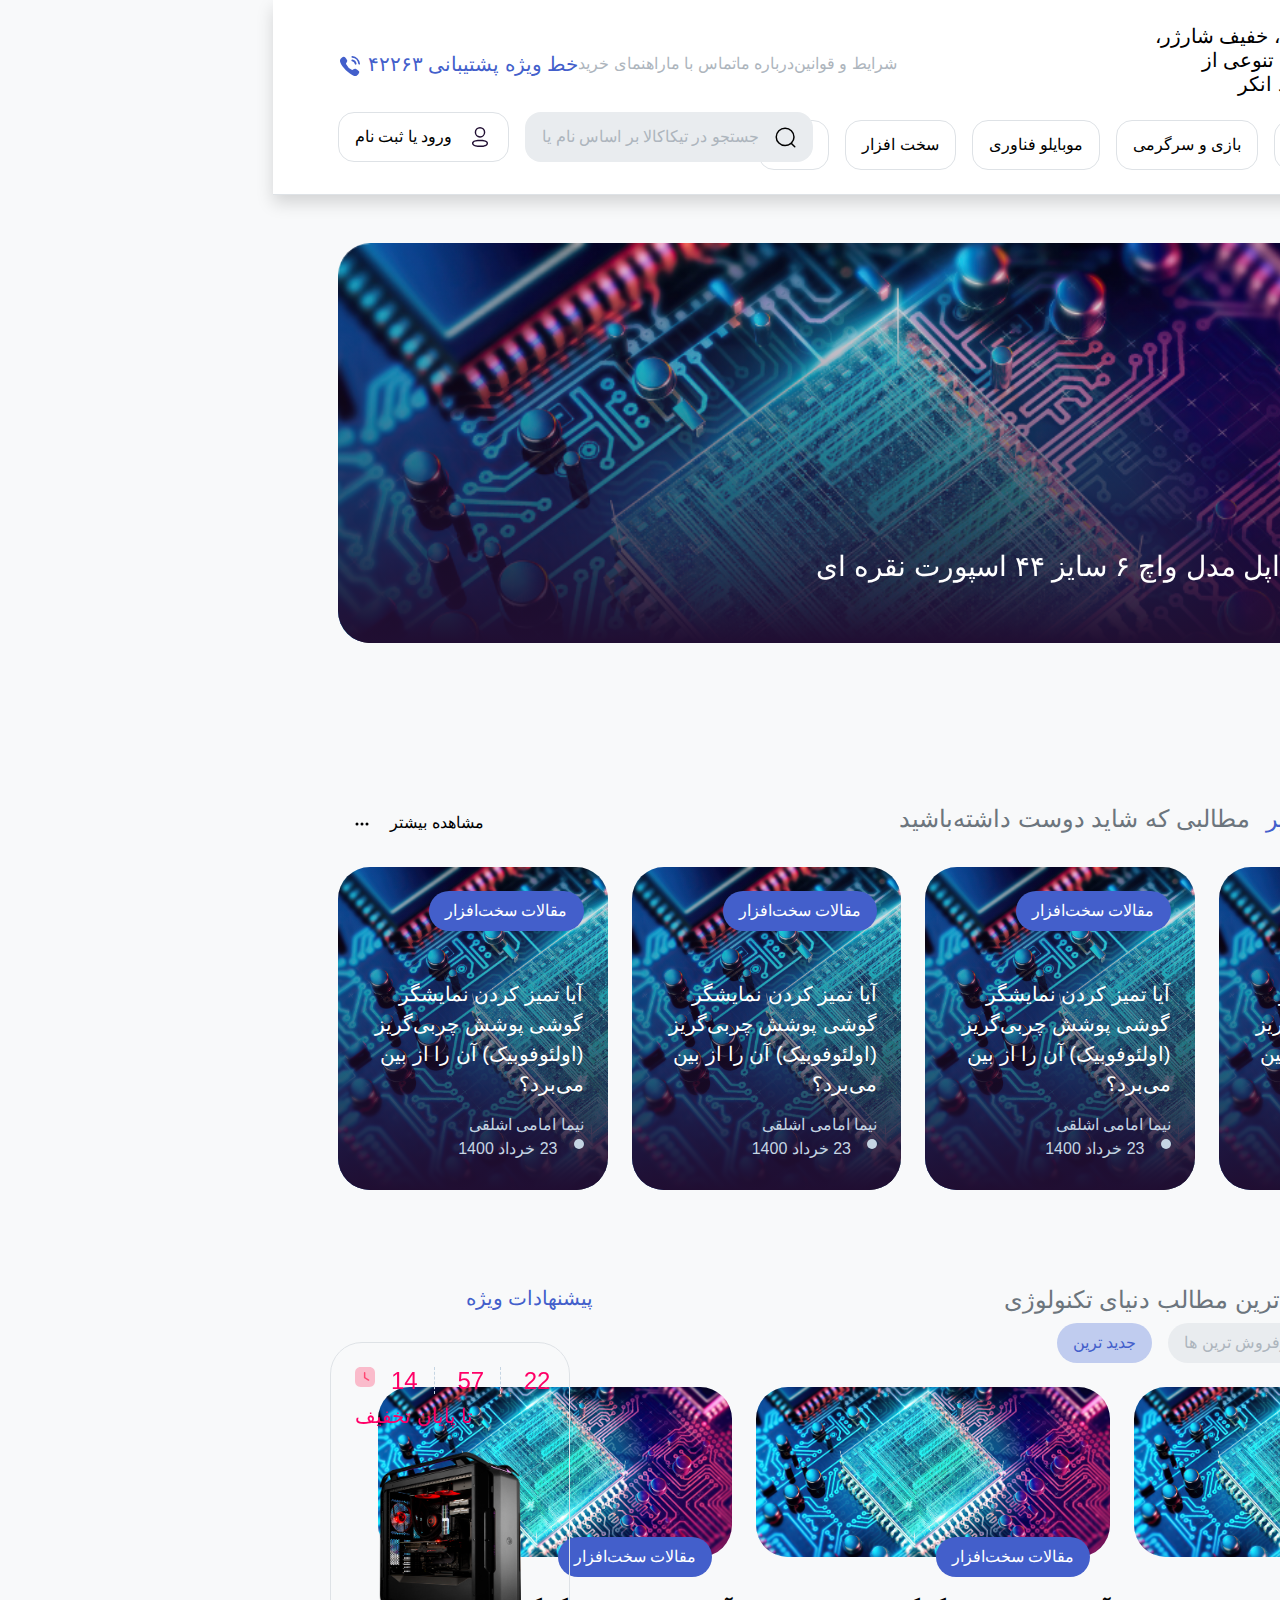
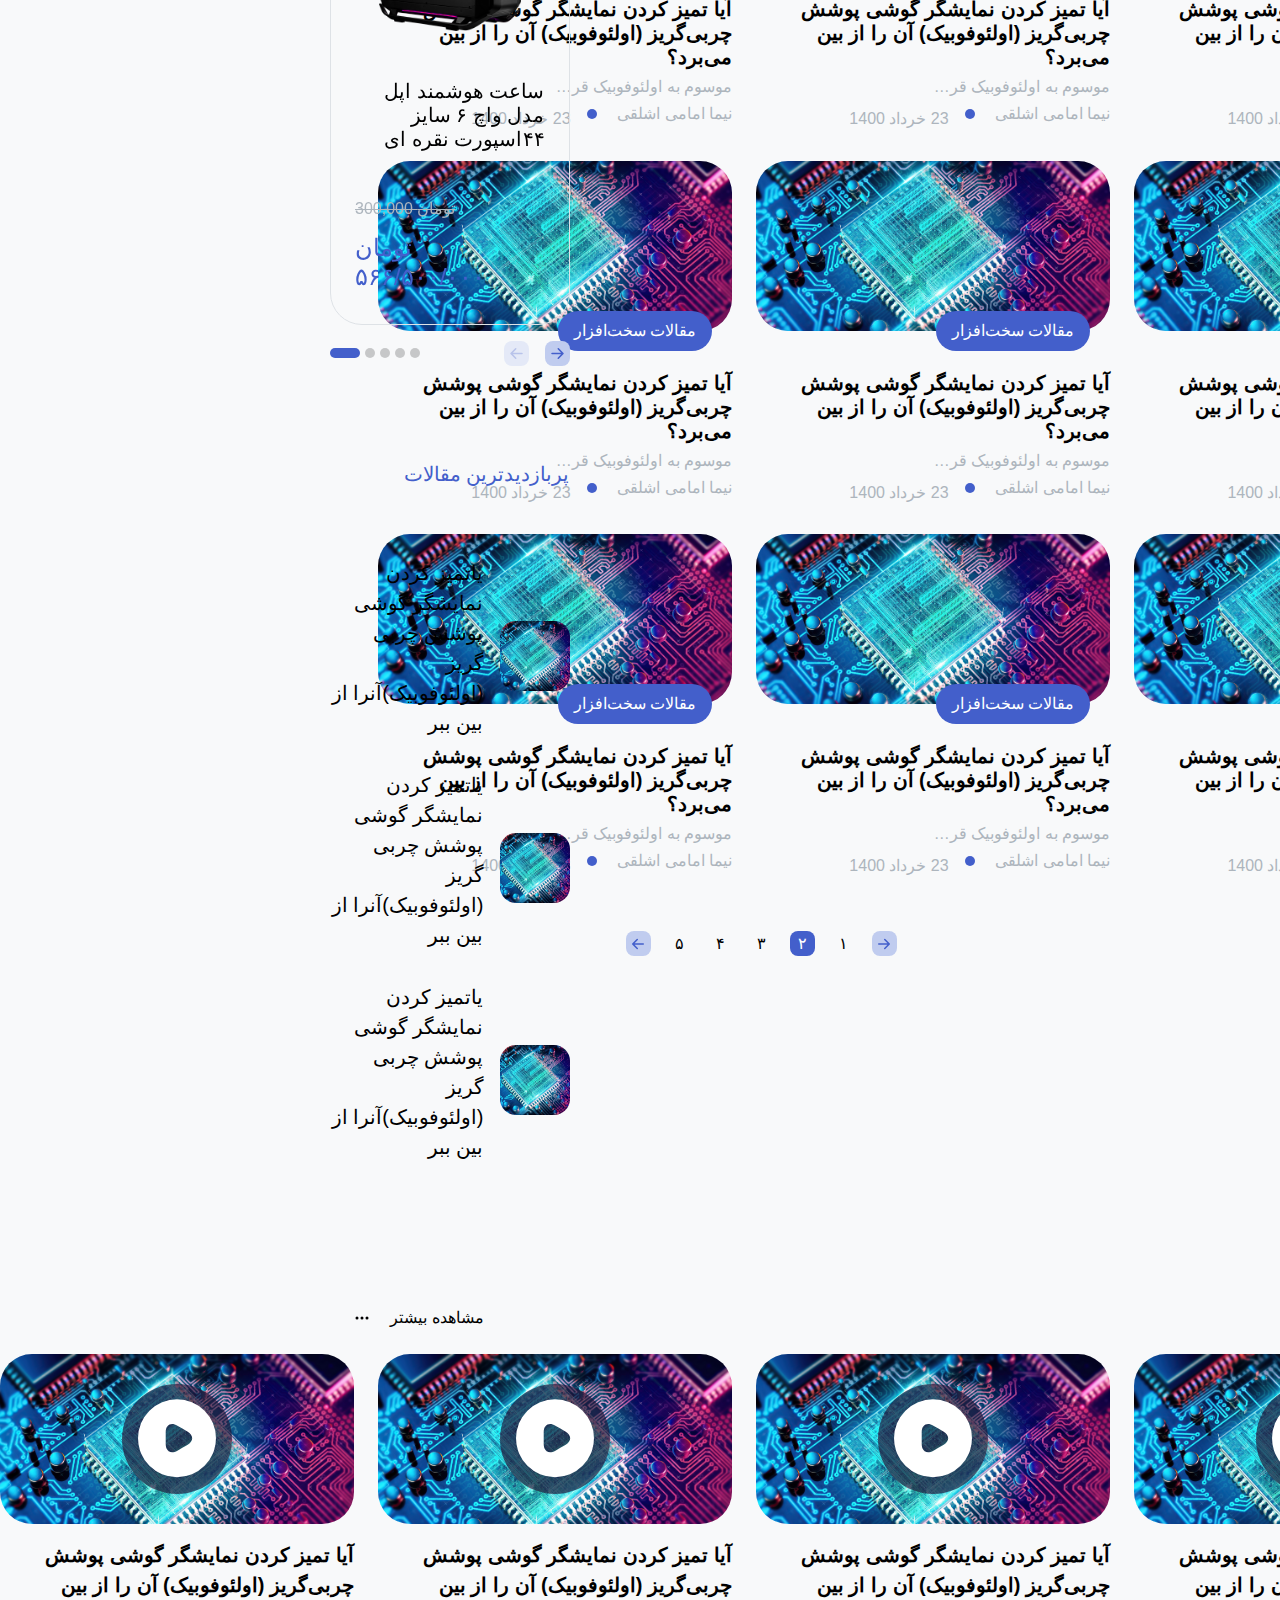
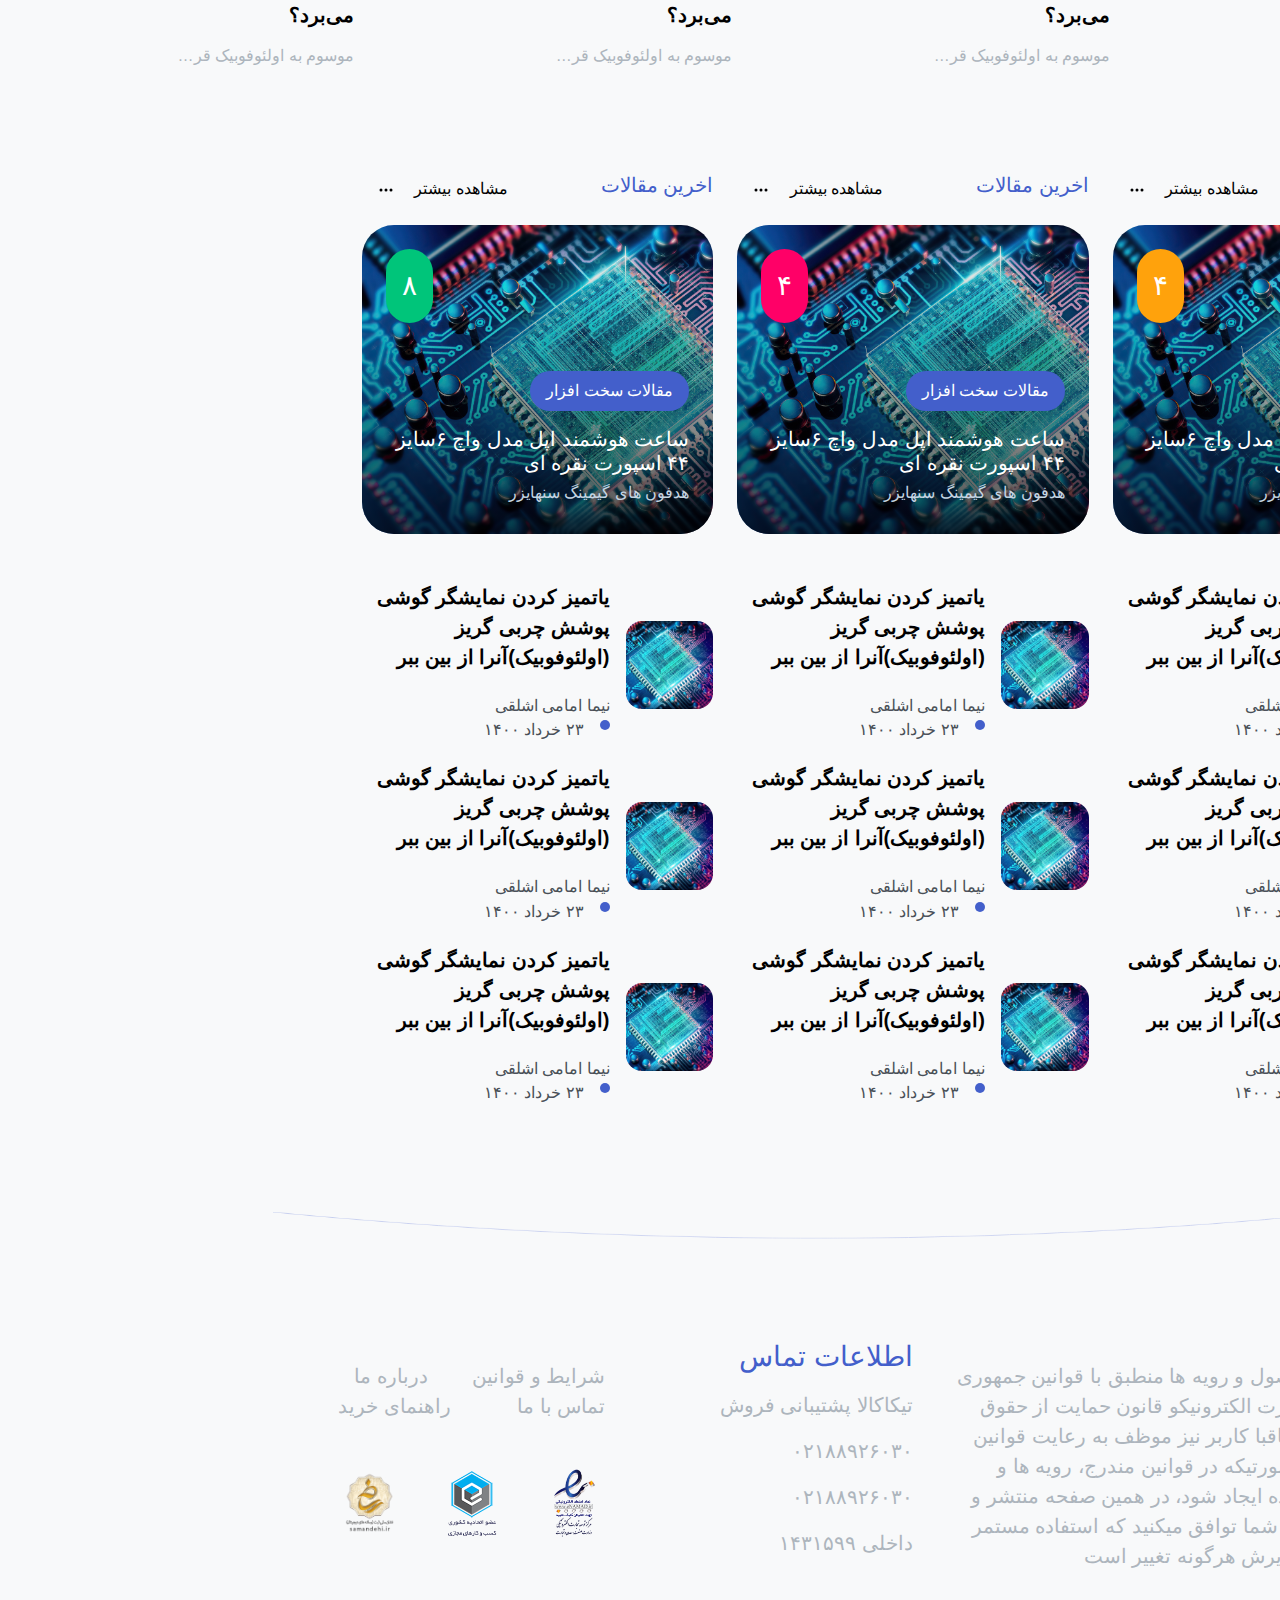
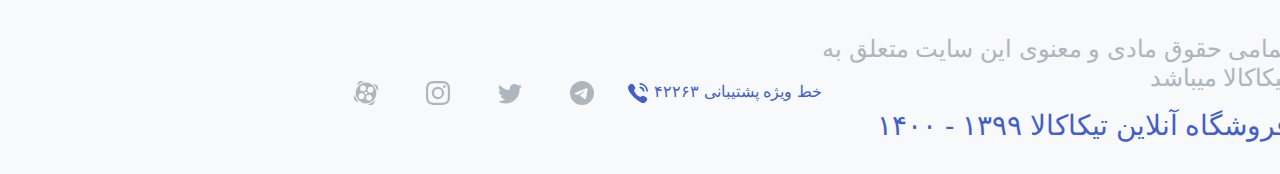
==== index.html @ 25f9fa2a "://" ====
<!doctype html>
<html lang="fa" translate="no">
<head>
    <!--A Meta Tag For Setting Character Sets To 'UTF-8'-->
    <meta charset="UTF-8">
    <!--A Meta Tag For Responsiveness-->
    <meta name="viewport" content="width=device-width, user-scalable=no, initial-scale=1.0, maximum-scale=1.0, minimum-scale=1.0">
    <!--A Meta Tag For Browser Refresh-->
    <meta http-equiv="X-UA-Compatible" content="ie=edge">
    <!--Description Meta Tag For Seo Performance-->
    <meta name="description" content="ساعت هوشمند اپل مدل واچ ۶سایز ۴۴ اسپورتنقره ای">
    <!--Keywords Meta Tag For Seo Performance-->
    <meta name="keywords" content="IT, الکترونیک, برند, فروشگاه, فروشگاه انلاین, معتبر, پلی استیشن, پلی استیشن 5, تیککالا">
    <!--Theme Color Of Page-->
    <meta name="theme-color" content="#435FCB"/>
    <!--Icon Of Page-->
    <link rel="icon" href="assets/base/img/logo/img-logo.png" type="image/x-icon">
    <link rel="shortcut icon" href="assets/base/img/logo/img-logo.png" type="image/x-icon">
    <!--Linking Css Files-->
    <link rel="stylesheet" href="assets/plugins/swiperjs/swiper-bundle.min.css">
    <link rel="stylesheet" href="assets/plugins/bootstrap/bootstrap.min.css">
    <link rel="stylesheet" href="assets/base/css/style.css">
    <!--Title Of Page-->
    <title>تیکامگ</title>
</head>
<body dir="rtl" class="dv-overflowx-hidden bg-light">
<!--Header-->
<header class="w-100 d-flex justify-content-center align-items-center border-bottom shadow bg-white mb-4 dv-mq-991-m-0 dv-mq-991-shadow-0 dv-mq-991-border-0">
    <main class="dv-w-1500 pt-4 pb-4 dv-z-index-3">
        <!--Top Side-->
        <div class="d-inline-flex align-items-center w-100">
            <!--Right Side-->
            <div class="d-inline-flex align-items-center w-50 dv-ml-15 dv-mq-991-m-0">
                <a class="w-25 dv-mq-991-w-100 dv-ml-2" href="https://tikakala.com"><img width="100%" src="assets/base/img/logo/img-logo-typography.png" alt="تیکاکالا"></a>
                <!--Pulsing Circle-->
                <div class="dv-pulsing-circle dv-bg-indigo dv-aspect-ratio rounded-circle dv-ml-1 dv-mq-991-d-none"></div>
                <h5 class="fw-normal text-black dv-mq-991-d-none">جشنواره بهاره، خفیف شارژر، کابلو پاوربانک؛ تنوعی از محصولات برند انکر</h5>
            </div>
            <!--Left Side-->
            <ul class="d-inline-flex list-unstyled w-50 justify-content-between align-items-center dv-mq-991-jc-end">
                <li class="dv-mq-991-d-none"><a class="dv-text-darker-grey text-nowrap dv-hover-text-darkest-grey dv-transition fs-6 fw-normal" href="#">شرایط و قوانین</a></li>
                <li class="dv-mq-991-d-none"><a class="dv-text-darker-grey text-nowrap dv-hover-text-darkest-grey dv-transition fs-6 fw-normal" href="#">درباره ما</a></li>
                <li class="dv-mq-991-d-none"><a class="dv-text-darker-grey text-nowrap dv-hover-text-darkest-grey dv-transition fs-6 fw-normal" href="#">تماس با ما</a></li>
                <li class="dv-mq-991-d-none"><a class="dv-text-darker-grey text-nowrap dv-hover-text-darkest-grey dv-transition fs-6 fw-normal" href="#">راهنمای خرید</a></li>
                <li class="dv-mq-991-d-none">
                    <a class="dv-text-indigo dv-hover-text-darker-indigo dv-transition fs-5 fw-normal text-nowrap" href="tel:42263">
                        خط ویژه پشتیبانی
                        <span class="fw-normal">۴۲۲۶۳</span>
                        <svg xmlns="http://www.w3.org/2000/svg" width="24" height="24" viewBox="0 0 24 24">
                            <g transform="translate(2 2)">
                                <path d="M13.12,19.446C8.83,17.655,2.275,11.231.543,6.974-.176,5.389-.182,4.082.531,3.1.815,2.639,2.433.713,3.882.774a1.863,1.863,0,0,1,1.128.59A13.212,13.212,0,0,1,7.258,4.486a2.233,2.233,0,0,1-.422,1.62c-.267.468-.982,1.354-.8,1.871a11.491,11.491,0,0,0,6.093,5.92c.506.184,1.391-.53,1.857-.8a2.211,2.211,0,0,1,1.616-.424,13.422,13.422,0,0,1,3.112,2.293,1.856,1.856,0,0,1,.585,1.121c.054,1.482-1.96,3.174-2.327,3.385a2.822,2.822,0,0,1-1.69.527A5.191,5.191,0,0,1,13.12,19.446ZM14.835,7.931h0a3.461,3.461,0,0,0-2.743-2.75.86.86,0,0,1,.327-1.689,5.175,5.175,0,0,1,4.1,4.11.865.865,0,0,1-.678,1.011.945.945,0,0,1-.166.015A.86.86,0,0,1,14.835,7.931Zm3.456-.075a6.912,6.912,0,0,0-6.126-6.138A.863.863,0,0,1,11.731.184a.818.818,0,0,1,.625-.176,8.617,8.617,0,0,1,7.638,7.656.857.857,0,0,1-.756.95.705.705,0,0,1-.1.006A.856.856,0,0,1,18.291,7.856Z" transform="translate(0 0)" fill="#435fcb"/>
                            </g>
                        </svg>
                    </a>
                </li>
                <li class="d-none dv-mq-991-d-block dv-ml-1">
                    <a href="#">
                        <button class="dv-header-mobile-view-btns dv-aspect-ratio bg-transparent border dv-active-bg-darker-grey dv-transition">
                            <svg xmlns="http://www.w3.org/2000/svg" width="20" height="20" fill="currentColor" viewBox="0 0 16 16">
                                <path d="M8 8a3 3 0 1 0 0-6 3 3 0 0 0 0 6zm2-3a2 2 0 1 1-4 0 2 2 0 0 1 4 0zm4 8c0 1-1 1-1 1H3s-1 0-1-1 1-4 6-4 6 3 6 4zm-1-.004c-.001-.246-.154-.986-.832-1.664C11.516 10.68 10.289 10 8 10c-2.29 0-3.516.68-4.168 1.332-.678.678-.83 1.418-.832 1.664h10z"/>
                            </svg>
                        </button>
                    </a>
                </li>
                <li class="d-none dv-mq-991-d-block">
                    <a href="#">
                        <button class="dv-header-mobile-view-btns dv-aspect-ratio bg-transparent border dv-active-bg-darker-grey dv-transition">
                            <svg xmlns="http://www.w3.org/2000/svg" width="20" height="20" fill="currentColor" viewBox="0 0 16 16">
                                <path d="M0 1.5A.5.5 0 0 1 .5 1H2a.5.5 0 0 1 .485.379L2.89 3H14.5a.5.5 0 0 1 .491.592l-1.5 8A.5.5 0 0 1 13 12H4a.5.5 0 0 1-.491-.408L2.01 3.607 1.61 2H.5a.5.5 0 0 1-.5-.5zM3.102 4l1.313 7h8.17l1.313-7H3.102zM5 12a2 2 0 1 0 0 4 2 2 0 0 0 0-4zm7 0a2 2 0 1 0 0 4 2 2 0 0 0 0-4zm-7 1a1 1 0 1 1 0 2 1 1 0 0 1 0-2zm7 0a1 1 0 1 1 0 2 1 1 0 0 1 0-2z"/>
                            </svg>
                        </button>
                    </a>
                </li>
            </ul>
        </div>
        <!--Bottom Side-->
        <div class="d-inline-flex align-items-center w-100">
            <!--Right Side-->
            <ul class="w-50 dv-mq-991-w-auto d-inline-flex align-items-center list-unstyled mt-3">
                <li class="dv-ml-1">
                    <div class="dropdown">
                        <button id="dv-header-drop-down-btn" data-bs-toggle="dropdown" aria-expanded="false" class="dv-prl-1 dv-ptb-dot-75 text-nowrap dv-hover-text-indigo dv-header-links-holder-item dv-transition dv-hover-bg-darker-grey d-flex justify-content-center align-items-center fs-6 fw-normal border bg-white rounded-4 dv-mq-991-p-1">
                            <svg class="dv-ml-1 dv-mq-991-m-0" xmlns="http://www.w3.org/2000/svg" width="24" height="24" viewBox="0 0 24 24">
                                <g transform="translate(2 2)">
                                    <path d="M13.986,20a2.989,2.989,0,0,1-2.975-3V13.941a2.989,2.989,0,0,1,2.975-3h3.039a2.988,2.988,0,0,1,2.975,3V17a2.988,2.988,0,0,1-2.975,3Zm-1.58-6.059V17a1.593,1.593,0,0,0,1.58,1.6h3.039A1.592,1.592,0,0,0,18.6,17V13.941a1.592,1.592,0,0,0-1.58-1.6H13.986A1.593,1.593,0,0,0,12.406,13.941ZM2.975,20A2.989,2.989,0,0,1,0,17V13.941a2.989,2.989,0,0,1,2.975-3H6.014a2.989,2.989,0,0,1,2.975,3V17a2.989,2.989,0,0,1-2.975,3ZM1.4,13.941V17a1.593,1.593,0,0,0,1.58,1.6H6.014A1.593,1.593,0,0,0,7.594,17V13.941a1.593,1.593,0,0,0-1.58-1.6H2.975A1.593,1.593,0,0,0,1.4,13.941ZM13.986,9.055a2.989,2.989,0,0,1-2.975-3V3a2.989,2.989,0,0,1,2.975-3h3.039A2.988,2.988,0,0,1,20,3V6.06a2.988,2.988,0,0,1-2.975,3ZM12.406,3V6.06a1.593,1.593,0,0,0,1.58,1.6h3.039a1.592,1.592,0,0,0,1.58-1.6V3a1.592,1.592,0,0,0-1.58-1.6H13.986A1.593,1.593,0,0,0,12.406,3Zm-9.43,6.06A2.989,2.989,0,0,1,0,6.06V3A2.989,2.989,0,0,1,2.975,0H6.014A2.989,2.989,0,0,1,8.989,3V6.06a2.989,2.989,0,0,1-2.975,3ZM1.4,3V6.06a1.593,1.593,0,0,0,1.58,1.6H6.014a1.593,1.593,0,0,0,1.58-1.6V3a1.593,1.593,0,0,0-1.58-1.6H2.975A1.593,1.593,0,0,0,1.4,3Z" fill="#435fcb" stroke="rgba(0,0,0,0)" stroke-miterlimit="10" stroke-width="1"/>
                                </g>
                            </svg>
                            <span class="dv-ml-1 dv-mq-991-d-none">دسته بندی کالاها</span>
                            <svg class="dv-mq-991-d-none" xmlns="http://www.w3.org/2000/svg" width="16" height="16" fill="currentColor" viewBox="0 0 16 16">
                                <path fill-rule="evenodd" d="M1.646 4.646a.5.5 0 0 1 .708 0L8 10.293l5.646-5.647a.5.5 0 0 1 .708.708l-6 6a.5.5 0 0 1-.708 0l-6-6a.5.5 0 0 1 0-.708z"/>
                            </svg>
                        </button>
                        <ul class="dropdown-menu dropdown-menu-end w-100 border" aria-labelledby="dv-header-drop-down-btn">
                            <li><a class="dropdown-item text-end" href="#">ایتم</a></li>
                            <li><a class="dropdown-item text-end" href="#">ایتم</a></li>
                            <li><a class="dropdown-item text-end" href="#">ایتم</a></li>
                            <li><hr class="d-none dv-mq-991-d-block text-end dropdown-divider"></li>
                            <li><a class="d-none dv-mq-991-d-block text-end dropdown-item" href="#">شرایط و قوانین</a></li>
                            <li><a class="d-none dv-mq-991-d-block text-end dropdown-item" href="#">درباره ما</a></li>
                            <li><a class="d-none dv-mq-991-d-block text-end dropdown-item" href="#">تماس با ما</a></li>
                            <li><a class="d-none dv-mq-991-d-block text-end dropdown-item" href="#">راهنمای خرید</a></li>
                            <li><hr class="d-none dv-mq-991-d-block text-end dropdown-divider"></li>
                            <li><a class="d-none dv-mq-991-d-block text-end dropdown-item" href="#">بازی و سرگرمی</a></li>
                            <li><a class="d-none dv-mq-991-d-block text-end dropdown-item" href="#">موبایلو فناوری</a></li>
                            <li><a class="d-none dv-mq-991-d-block text-end dropdown-item" href="#">سخت افزار</a></li>
                            <li><a class="d-none dv-mq-991-d-block text-end dropdown-item" href="#">سینما</a></li>
                        </ul>
                    </div>
                </li>
                <li class="dv-ml-1 dv-mq-991-d-none"><a href="#"><button class="dv-prl-1 dv-ptb-dot-75 text-nowrap dv-transition dv-hover-text-indigo dv-hover-bg-darker-grey d-flex justify-content-center align-items-center fw-normal fs-6 border bg-white rounded-4">بازی و سرگرمی</button></a></li>
                <li class="dv-ml-1 dv-mq-991-d-none"><a href="#"><button class="dv-prl-1 dv-ptb-dot-75 text-nowrap dv-transition dv-hover-text-indigo dv-hover-bg-darker-grey d-flex justify-content-center align-items-center fw-normal fs-6 border bg-white rounded-4">موبایلو فناوری</button></a></li>
                <li class="dv-ml-1 dv-mq-991-d-none"><a href="#"><button class="dv-prl-1 dv-ptb-dot-75 text-nowrap dv-transition dv-hover-text-indigo dv-hover-bg-darker-grey d-flex justify-content-center align-items-center fw-normal fs-6 border bg-white rounded-4">سخت افزار</button></a></li>
                <li class="dv-mq-991-d-none"><a href="#"><button class="dv-prl-1 dv-ptb-dot-75 text-nowrap dv-hover-text-indigo dv-transition dv-hover-bg-darker-grey d-flex justify-content-center align-items-center fw-normal fs-6 border bg-white rounded-4">سینما</button></a></li>
            </ul>
            <!--Left Side-->
            <div class="w-50 dv-mq-991-w-100 d-inline-flex justify-content-end align-items-center">
                <!--Search Input-->
                <div class="dv-ml-1 dv-mq-991-m-0 dv-bg-grey dv-prl-1 dv-ptb-dot-75 rounded-4 w-50 dv-mq-991-w-100 dv-transition dv-border-transparent">
                    <form action="#" class="d-inline-flex align-items-center w-100">
                        <button class="bg-transparent border-0 dv-ml-1"><svg xmlns="http://www.w3.org/2000/svg" width="21" height="21" viewBox="0 0 21 21">
                            <g transform="translate(0.5 0.5)">
                                <g>
                                    <path d="M18.82,19.859l-.083-.07-3.128-3.05a9.7,9.7,0,0,1-6,2.06A9.518,9.518,0,0,1,0,9.4,9.518,9.518,0,0,1,9.611,0a9.518,9.518,0,0,1,9.612,9.4,9.25,9.25,0,0,1-2.531,6.349l3.091,3.014a.714.714,0,0,1,0,1.024.753.753,0,0,1-.964.071ZM1.48,9.4a8.052,8.052,0,0,0,8.131,7.952A8.052,8.052,0,0,0,17.743,9.4,8.052,8.052,0,0,0,9.611,1.448,8.052,8.052,0,0,0,1.48,9.4Z"/>
                                </g>
                            </g>
                        </svg></button>
                        <input required type="text" placeholder="جستجو در تیکاکالا بر اساس نام یا کد.." class="w-100 dv-placeholder-color-gray-500 dv-inputs-in-div bg-transparent border-0">
                    </form>
                </div>
                <a href="#" class="dv-mq-991-d-none">
                    <button class="dv-prl-1 dv-ptb-dot-75 fs-6 dv-hover-text-indigo dv-hover-path-fill-indigo d-flex dv-transition dv-hover-bg-darker-grey justify-content-center align-items-center fw-normal border bg-white rounded-4">
                        <svg class="dv-ml-1" xmlns="http://www.w3.org/2000/svg" width="24" height="24" viewBox="0 0 24 24">
                            <g transform="translate(4 2)">
                                <path class="dv-transition" d="M6.676,19.964c-.121,0-.206,0-.284,0l-.144-.005a2.214,2.214,0,0,1-.4-.047,15.4,15.4,0,0,1-2.333-.338l-.256-.054a3.961,3.961,0,0,1-2.975-1.9A2.936,2.936,0,0,1,0,16.363,2.876,2.876,0,0,1,.287,15.1a4.333,4.333,0,0,1,3.2-1.948,16.741,16.741,0,0,1,2.339-.331c.718-.063,1.448-.095,2.17-.095s1.452.031,2.17.095l.461.039a17.216,17.216,0,0,1,1.873.292c1.727.356,2.748.979,3.215,1.962a2.912,2.912,0,0,1,0,2.5c-.463.978-1.512,1.616-3.2,1.949l-.468.1a15.711,15.711,0,0,1-1.88.245c-.715.061-1.442.092-2.158.092C7.562,20,7.113,19.988,6.676,19.964Zm-.733-5.7a15.526,15.526,0,0,0-2.156.305,3.209,3.209,0,0,0-2.2,1.168,1.417,1.417,0,0,0-.139.624,1.452,1.452,0,0,0,.139.627c.255.527,1.025.93,2.227,1.165l.353.075a15.5,15.5,0,0,0,1.874.249,1.84,1.84,0,0,0,.287.033l.393.006c.429.023.866.035,1.3.035.678,0,1.366-.029,2.046-.087a14.342,14.342,0,0,0,2.162-.315l.225-.048c1.061-.24,1.743-.624,1.973-1.108a1.463,1.463,0,0,0,0-1.259c-.245-.516-1.008-.92-2.208-1.167a15.573,15.573,0,0,0-2.152-.3l-.013,0c-.675-.059-1.361-.089-2.037-.089S6.627,14.2,5.942,14.264ZM2.692,5.335A5.312,5.312,0,1,1,8,10.671,5.33,5.33,0,0,1,2.692,5.335Zm1.442,0A3.871,3.871,0,1,0,8,1.448,3.883,3.883,0,0,0,4.133,5.335Z" fill="#200e32" stroke="rgba(0,0,0,0)" stroke-miterlimit="10" stroke-width="1"/>
                            </g>
                        </svg>
                        ورود یا ثبت نام
                    </button>
                </a>
            </div>
        </div>
    </main>
</header>
<!--First Section-->
<section class="w-100 p-4 d-flex align-items-center justify-content-center mb-5 dv-mq-991-m-0">
    <main class="dv-w-1500">
        <!--Top Side Slider-->
        <div class="swiper dv-home-first-section-slider dv-mq-991-h-250 mb-3 dv-mq-991-m-0" dir="rtl">
            <div class="swiper-wrapper dv-bg-cover dv-mq-991-m-0 mb-3">
                <a href="ساعت%20هوشمند%20اپل%20مدل%20واچ%20۶سایز%20۴۴%20اسپورت%20نقره%20ای.html" class="swiper-slide dv-bg-cover dv-slide1 rounded-5">
                    <div class="p-4 d-flex flex-column align-items-start justify-content-end dv-bg-gradiant-purple w-100 rounded-5 h-100">
                        <button class="bg-white text-nowrap d-flex align-items-center justify-content-center dv-text-indigo rounded-pill dv-prl-1 dv-ptb-dot-5 border-0 mb-3 dv-hover-bg-darker-grey dv-transition fs-6">مقالات سخت‌افزار</button>
                        <h3 class="text-white">ساعت هوشمند اپل مدل واچ ۶ سایز ۴۴ اسپورت نقره ای</h3>
                        <h6 class="text-white">هدفون‌های گیمینگ سنهایزر</h6>
                    </div>
                </a>
                <a href="ساعت%20هوشمند%20اپل%20مدل%20واچ%20۶سایز%20۴۴%20اسپورت%20نقره%20ای.html" class="swiper-slide dv-bg-cover dv-slide2 rounded-5">
                    <div class="p-4 d-flex flex-column align-items-start justify-content-end dv-bg-gradiant-purple w-100 rounded-5 h-100">
                        <button class="bg-white text-nowrap d-flex align-items-center justify-content-center dv-text-indigo rounded-pill dv-prl-1 dv-ptb-dot-5 border-0 mb-3 dv-hover-bg-darker-grey dv-transition fs-6">مقالات سخت‌افزار</button>
                        <h3 class="text-white">ساعت هوشمند اپل مدل واچ ۶ سایز ۴۴ اسپورت نقره ای</h3>
                        <h6 class="text-white">هدفون‌های گیمینگ سنهایزر</h6>
                    </div>
                </a>
                <a href="ساعت%20هوشمند%20اپل%20مدل%20واچ%20۶سایز%20۴۴%20اسپورت%20نقره%20ای.html" class="swiper-slide dv-bg-cover dv-slide3 rounded-5">
                    <div class="p-4 d-flex flex-column align-items-start justify-content-end dv-bg-gradiant-purple w-100 rounded-5 h-100">
                        <button class="bg-white text-nowrap d-flex align-items-center justify-content-center dv-text-indigo rounded-pill dv-prl-1 dv-ptb-dot-5 border-0 mb-3 dv-hover-bg-darker-grey dv-transition fs-6">مقالات سخت‌افزار</button>
                        <h3 class="text-white">ساعت هوشمند اپل مدل واچ ۶ سایز ۴۴ اسپورت نقره ای</h3>
                        <h6 class="text-white">هدفون‌های گیمینگ سنهایزر</h6>
                    </div>
                </a>
                <a href="ساعت%20هوشمند%20اپل%20مدل%20واچ%20۶سایز%20۴۴%20اسپورت%20نقره%20ای.html" class="swiper-slide dv-bg-cover dv-slide1 rounded-5">
                    <div class="p-4 d-flex flex-column align-items-start justify-content-end dv-bg-gradiant-purple w-100 rounded-5 h-100">
                        <button class="bg-white text-nowrap d-flex align-items-center justify-content-center dv-text-indigo rounded-pill dv-prl-1 dv-ptb-dot-5 border-0 mb-3 dv-hover-bg-darker-grey dv-transition fs-6">مقالات سخت‌افزار</button>
                        <h3 class="text-white">ساعت هوشمند اپل مدل واچ ۶ سایز ۴۴ اسپورت نقره ای</h3>
                        <h6 class="text-white">هدفون‌های گیمینگ سنهایزر</h6>
                    </div>
                </a>
                <a href="ساعت%20هوشمند%20اپل%20مدل%20واچ%20۶سایز%20۴۴%20اسپورت%20نقره%20ای.html" class="swiper-slide dv-bg-cover dv-slide2 rounded-5 dv-mq-991-h-250">
                    <div class="p-4 d-flex flex-column align-items-start justify-content-end dv-bg-gradiant-purple w-100 rounded-5 h-100">
                        <button class="bg-white text-nowrap d-flex align-items-center justify-content-center dv-text-indigo rounded-pill dv-prl-1 dv-ptb-dot-5 border-0 mb-3 dv-hover-bg-darker-grey dv-transition fs-6">مقالات سخت‌افزار</button>
                        <h3 class="text-white">ساعت هوشمند اپل مدل واچ ۶ سایز ۴۴ اسپورت نقره ای</h3>
                        <h6 class="text-white">هدفون‌های گیمینگ سنهایزر</h6>
                    </div>
                </a>
            </div>
            <div class="w-100 d-flex align-items-center justify-content-center">
                <div class="d-inline-flex align-items-center justify-content-end w-100 dv-mq-991-d-none">
                    <div class="swiper-pagination w-auto position-static dv-rtl"></div>
                    <div class="swiper-button-prev dv-transition dv-bg-light-blue position-static mt-0 dv-text-indigo dv-hover-bg-indigo dv-hover-text-light-blue rounded-3  dv-mr-1">
                        <svg xmlns="http://www.w3.org/2000/svg" width="35" height="35" fill="currentColor" viewBox="0 0 16 16">
                            <path fill-rule="evenodd" d="M4 8a.5.5 0 0 1 .5-.5h5.793L8.146 5.354a.5.5 0 1 1 .708-.708l3 3a.5.5 0 0 1 0 .708l-3 3a.5.5 0 0 1-.708-.708L10.293 8.5H4.5A.5.5 0 0 1 4 8z"/>
                        </svg>
                    </div>
                    <div class="swiper-button-next dv-transition dv-bg-light-blue position-static mt-0 dv-text-indigo dv-hover-bg-indigo dv-hover-text-light-blue rounded-3 dv-mr-1">
                        <svg xmlns="http://www.w3.org/2000/svg" width="35" height="35" fill="currentColor" viewBox="0 0 16 16">
                            <path fill-rule="evenodd" d="M12 8a.5.5 0 0 1-.5.5H5.707l2.147 2.146a.5.5 0 0 1-.708.708l-3-3a.5.5 0 0 1 0-.708l3-3a.5.5 0 1 1 .708.708L5.707 7.5H11.5a.5.5 0 0 1 .5.5z"/>
                        </svg>
                    </div>
                </div>
            </div>
            <button>asdasdasdasd</button>
        </div>
    </main>
</section>
<!--Second Section-->
<section class="w-100 p-4 d-flex align-items-center justify-content-center mb-5 dv-mq-991-m-0">
    <main class="dv-w-1500 mt-5 dv-mq-991-m-0">
        <!--Top Side-->
        <div class="mb-5 dv-mq-991-m-0">
            <!--Top Side-->
            <div class="d-flex flex-wrap align-items-center justify-content-between w-100 mb-4 dv-mq-991-mb-1">
                <h4 class="dv-text-indigo d-inline-flex">
                    مطالب منتخب سردبیر
                    <span class="d-flex flex-wrap dv-text-grey fs-4 fw-normal dv-mq-991-d-none dv-mr-1">مطالبی که شاید دوست داشته‌باشید</span>
                </h4>
                <a href="#" class="text-black dv-prl-1 dv-ptb-dot-5 dv-hover-bg-light-blue dv-transition rounded-pill dv-hover-text-indigo fs-6">
                    مشاهده بیشتر
                    <svg xmlns="http://www.w3.org/2000/svg" width="16" height="16" fill="currentColor" viewBox="0 0 16 16" class="dv-mr-1">
                        <path d="M3 9.5a1.5 1.5 0 1 1 0-3 1.5 1.5 0 0 1 0 3zm5 0a1.5 1.5 0 1 1 0-3 1.5 1.5 0 0 1 0 3zm5 0a1.5 1.5 0 1 1 0-3 1.5 1.5 0 0 1 0 3z"/>
                    </svg>
                </a>
            </div>
            <!--Bottom Side-->
            <ul class="list-unstyled w-100 m-0 dv-grid-tc-4 d-grid gap-4 dv-mq-991-d-none dv-selected-articles-home">
                <li class="dv-more-blog-thumbnail dv-bg-cover rounded-5 dv-home-second-sections-top-side-cards">
                    <a href="ساعت%20هوشمند%20اپل%20مدل%20واچ%20۶سایز%20۴۴%20اسپورت%20نقره%20ای.html" class="d-flex flex-column justify-content-between align-items-start h-100 dv-bg-gradiant-purple p-4 rounded-5">
                        <div class="mb-5"><button class="dv-bg-indigo fs-6 d-flex align-items-center justify-content-center text-white dv-transition dv-hover-bg-darker-indigo border-0 dv-prl-1 dv-ptb-dot-5 rounded-pill">مقالات سخت‌افزار</button></div>
                        <div>
                            <p class="text-white fw-normal fs-5">آیا تمیز کردن نمایشگر گوشی پوشش چربی‌گریز (اولئوفوبیک) آن را از بین می‌برد؟</p>
                            <h6 class="dv-text-lightest-grey fw-normal fs-6">
                                <span class="dv-ml-1">نیما امامی  اشلقی</span>
                                <span class="dv-before-lil-circle dv-light-grey d-inline-flex">23 خرداد 1400</span>
                            </h6>
                        </div>
                    </a>
                </li>
                <li class="dv-more-blog-thumbnail dv-bg-cover rounded-5 dv-home-second-sections-top-side-cards">
                    <a href="ساعت%20هوشمند%20اپل%20مدل%20واچ%20۶سایز%20۴۴%20اسپورت%20نقره%20ای.html" class="d-flex flex-column justify-content-between align-items-start h-100 dv-bg-gradiant-purple p-4 rounded-5">
                        <div class="mb-5"><button class="dv-bg-indigo fs-6 d-flex align-items-center justify-content-center text-white dv-transition dv-hover-bg-darker-indigo border-0 dv-prl-1 dv-ptb-dot-5 rounded-pill">مقالات سخت‌افزار</button></div>
                        <div>
                            <p class="text-white fw-normal fs-5">آیا تمیز کردن نمایشگر گوشی پوشش چربی‌گریز (اولئوفوبیک) آن را از بین می‌برد؟</p>
                            <h6 class="dv-text-lightest-grey fw-normal fs-6">
                                <span class="dv-ml-1">نیما امامی  اشلقی</span>
                                <span class="dv-before-lil-circle dv-light-grey d-inline-flex">23 خرداد 1400</span>
                            </h6>
                        </div>
                    </a>
                </li>
                <li class="dv-more-blog-thumbnail dv-bg-cover rounded-5 dv-home-second-sections-top-side-cards">
                    <a href="ساعت%20هوشمند%20اپل%20مدل%20واچ%20۶سایز%20۴۴%20اسپورت%20نقره%20ای.html" class="d-flex flex-column justify-content-between align-items-start h-100 dv-bg-gradiant-purple p-4 rounded-5">
                        <div class="mb-5"><button class="dv-bg-indigo fs-6 d-flex align-items-center justify-content-center text-white dv-transition dv-hover-bg-darker-indigo border-0 dv-prl-1 dv-ptb-dot-5 rounded-pill">مقالات سخت‌افزار</button></div>
                        <div>
                            <p class="text-white fw-normal fs-5">آیا تمیز کردن نمایشگر گوشی پوشش چربی‌گریز (اولئوفوبیک) آن را از بین می‌برد؟</p>
                            <h6 class="dv-text-lightest-grey fw-normal fs-6">
                                <span class="dv-ml-1">نیما امامی  اشلقی</span>
                                <span class="dv-before-lil-circle dv-light-grey d-inline-flex">23 خرداد 1400</span>
                            </h6>
                        </div>
                    </a>
                </li>
                <li class="dv-more-blog-thumbnail dv-bg-cover rounded-5 dv-home-second-sections-top-side-cards">
                    <a href="ساعت%20هوشمند%20اپل%20مدل%20واچ%20۶سایز%20۴۴%20اسپورت%20نقره%20ای.html" class="d-flex flex-column justify-content-between align-items-start h-100 dv-bg-gradiant-purple p-4 rounded-5">
                        <div class="mb-5"><button class="dv-bg-indigo fs-6 d-flex align-items-center justify-content-center text-white dv-transition dv-hover-bg-darker-indigo border-0 dv-prl-1 dv-ptb-dot-5 rounded-pill">مقالات سخت‌افزار</button></div>
                        <div>
                            <p class="text-white fw-normal fs-5">آیا تمیز کردن نمایشگر گوشی پوشش چربی‌گریز (اولئوفوبیک) آن را از بین می‌برد؟</p>
                            <h6 class="dv-text-lightest-grey fw-normal fs-6">
                                <span class="dv-ml-1">نیما امامی  اشلقی</span>
                                <span class="dv-before-lil-circle dv-light-grey d-inline-flex">23 خرداد 1400</span>
                            </h6>
                        </div>
                    </a>
                </li>
            </ul>
            <!--Bottom Side Mobile-->
            <div class="d-none dv-mq-991-d-block">
                <div class="swiper dv-2slide-per-view-slider-with-gap">
                    <ul class="swiper-wrapper list-unstyled m-0">
                        <li class="swiper-slide">
                            <a href="#" class="d-flex flex-column align-items-start justify-content-center w-100 text-black">
                                <img class="dv-aspect-ratio dv-mq-991-h-250 w-100 dv-object-fit rounded-5 mb-3 dv-h-170px" src="assets/base/img/img-thumbnail-1.jpg" alt="عکس مقاله">
                                <div>
                                    <p class="text-black fs-5 mb-3 text-black fw-bold">یاتمیز کردن نمایشگر گوشی پوشش چربی گریز (اولئوفوبیک)آنرا از بین ببر</p>
                                    <h6 class="fw-normal dv-text-darkest-grey">
                                        <span class="dv-ml-1">نیما امامی اشلقی</span>
                                        <span class="d-inline-flex dv-before-lil-circle">۲۳ خرداد ۱۴۰۰</span>
                                    </h6>
                                </div>
                            </a>
                        </li>
                        <li class="swiper-slide">
                            <a href="#" class="d-flex flex-column align-items-start justify-content-center w-100 text-black">
                                <img class="dv-aspect-ratio dv-mq-991-h-250 w-100 dv-object-fit rounded-5 mb-3 dv-h-170px" src="assets/base/img/img-thumbnail-1.jpg" alt="عکس مقاله">
                                <div>
                                    <p class="text-black fs-5 mb-3 text-black fw-bold">یاتمیز کردن نمایشگر گوشی پوشش چربی گریز (اولئوفوبیک)آنرا از بین ببر</p>
                                    <h6 class="fw-normal dv-text-darkest-grey">
                                        <span class="dv-ml-1">نیما امامی اشلقی</span>
                                        <span class="d-inline-flex dv-before-lil-circle">۲۳ خرداد ۱۴۰۰</span>
                                    </h6>
                                </div>
                            </a>
                        </li>
                        <li class="swiper-slide">
                            <a href="#" class="d-flex flex-column align-items-start justify-content-center w-100 text-black">
                                <img class="dv-aspect-ratio dv-mq-991-h-250 w-100 dv-object-fit rounded-5 mb-3 dv-h-170px" src="assets/base/img/img-thumbnail-1.jpg" alt="عکس مقاله">
                                <div>
                                    <p class="text-black fs-5 mb-3 text-black fw-bold">یاتمیز کردن نمایشگر گوشی پوشش چربی گریز (اولئوفوبیک)آنرا از بین ببر</p>
                                    <h6 class="fw-normal dv-text-darkest-grey">
                                        <span class="dv-ml-1">نیما امامی اشلقی</span>
                                        <span class="d-inline-flex dv-before-lil-circle">۲۳ خرداد ۱۴۰۰</span>
                                    </h6>
                                </div>
                            </a>
                        </li>
                        <li class="swiper-slide">
                            <a href="#" class="d-flex flex-column align-items-start justify-content-center w-100 text-black">
                                <img class="dv-aspect-ratio dv-mq-991-h-250 w-100 dv-object-fit rounded-5 mb-3 dv-h-170px" src="assets/base/img/img-thumbnail-1.jpg" alt="عکس مقاله">
                                <div>
                                    <p class="text-black fs-5 mb-3 text-black fw-bold">یاتمیز کردن نمایشگر گوشی پوشش چربی گریز (اولئوفوبیک)آنرا از بین ببر</p>
                                    <h6 class="fw-normal dv-text-darkest-grey">
                                        <span class="dv-ml-1">نیما امامی اشلقی</span>
                                        <span class="d-inline-flex dv-before-lil-circle">۲۳ خرداد ۱۴۰۰</span>
                                    </h6>
                                </div>
                            </a>
                        </li>
                    </ul>
                </div>
            </div>
        </div>
        <!--Bottom Side-->
        <div class="d-inline-flex w-100 mt-5 dv-mq-575-d-flex dv-mq-991-flex-d-c-reverse">
            <!--Right Side-->
            <div class="w-75 dv-mq-991-w-100 dv-ml-2">
                <!--Top Side-->
                <div class="d-flex flex-wrap align-items-center justify-content-between w-100 mb-4">
                    <h4 class="dv-text-indigo">
                        آخرین مطالب
                        <span class="dv-text-grey fs-4 fw-normal dv-mq-991-d-none dv-mr-1">جدیدترین مطالب دنیای تکنولوژی</span>
                    </h4>
                    <div class="d-inline-flex align-items-center dv-mq-991-d-none justify-content-end w-50">
                        <h4 class="dv-ml-1 fw-normal">براساس:</h4>
                        <div class="d-inline-flex">
                            <button class="dv-comment-filter text-nowrap dv-ml-1 dv-prl-1 dv-ptb-dot-5 fs-6 dv-bg-grey dv-text-darker-grey rounded-pill border-0 dv-hover-bg-light-blue dv-hover-text-indigo dv-transition fw-normal d-flex align-items-center justify-content-center">محبوب ترین</button>
                            <button class="dv-comment-filter text-nowrap dv-ml-1 dv-prl-1 dv-ptb-dot-5 fs-6 dv-bg-grey dv-text-darker-grey rounded-pill border-0 dv-hover-bg-light-blue dv-hover-text-indigo dv-transition fw-normal d-flex align-items-center justify-content-center">پرفروش ترین ها</button>
                            <button class="dv-comment-filter text-nowrap dv-prl-1 dv-ptb-dot-5 fs-6 dv-bg-grey dv-text-darker-grey rounded-pill border-0 dv-hover-bg-light-blue dv-hover-text-indigo dv-transition fw-normal d-flex align-items-center justify-content-center active">جدید ترین</button>
                        </div>
                    </div>
                    <select role="button" class="d-none dv-mq-991-d-flex align-items-center justify-content-center border-0 dv-ptb-dot-5 dv-prl-1 rounded-pill dv-bg-grey dv-text-indigo dv-hover-bg-blue dv-transition">
                        <option value="most-recent">جدیدترین ها</option>
                        <option value="most-recent">پرفروش ترین ها</option>
                        <option value="most-recent">محبوب ترین</option>
                    </select>
                </div>
                <!--Bottom Side-->
                <ul class="dv-home-second-section-article-lists-9 list-unstyled d-grid gap-4 dv-grid-tc-3 mb-5 dv-mq-991-grid-tc-1 dv-mq-991-mb-3">
                    <li>
                        <a href="ساعت%20هوشمند%20اپل%20مدل%20واچ%20۶سایز%20۴۴%20اسپورت%20نقره%20ای.html" class="d-flex flex-column align-items-start justify-content-center dv-mq-991-flex-d-r dv-mq-991-d-flex dv-mq-991-ai-center dv-mq-575-flex-d-c">
                            <img src="assets/base/img/img-thumbnail-1.jpg" alt="آیا تمیز کردن نمایشگر گوشی پوشش چربی‌گریز (اولئوفوبیک) آن را از بین می‌برد؟" class="w-100 dv-object-fit rounded-5 dv-mq-991-mb-3 dv-home-second-sections-top-side-cards dv-h-170px dv-mq-991-ml-2 dv-mq-575-ml-0">
                            <button class="dv-bg-indigo text-white dv-mq-991-d-none dv-transition dv-hover-bg-darker-indigo dv-prl-1 dv-ptb-dot-5 rounded-pill border-0 dv-home-btn-transformY fs-6">مقالات سخت‌افزار</button>
                            <div>
                                <h5 class="text-black mb-2 fw-bold">آیا تمیز کردن نمایشگر گوشی پوشش چربی‌گریز (اولئوفوبیک) آن را از بین می‌برد؟</h5>
                                <h6 class="dv-text-wrap-with-dots dv-mq-991-d-none fw-normal dv-text-darker-grey mb-2">موسوم به اولئوفوبیک قرار دارد که چربی را کنار میرود‌</h6>
                                <div class="fw-normal dv-text-darker-grey">
                                    <h6>
                                        <span class="dv-ml-1">نیما امامی اشلقی</span>
                                        <span class="d-inline-flex dv-before-lil-circle">23 خرداد 1400</span>
                                    </h6>
                                </div>
                            </div>
                        </a>
                    </li>
                    <li>
                        <a href="ساعت%20هوشمند%20اپل%20مدل%20واچ%20۶سایز%20۴۴%20اسپورت%20نقره%20ای.html" class="d-flex flex-column align-items-start justify-content-center dv-mq-991-flex-d-r dv-mq-991-d-flex dv-mq-991-ai-center dv-mq-575-flex-d-c">
                            <img src="assets/base/img/img-thumbnail-1.jpg" alt="آیا تمیز کردن نمایشگر گوشی پوشش چربی‌گریز (اولئوفوبیک) آن را از بین می‌برد؟" class="w-100 dv-object-fit rounded-5 dv-mq-991-mb-3 dv-home-second-sections-top-side-cards dv-h-170px dv-mq-991-ml-2 dv-mq-575-ml-0">
                            <button class="dv-bg-indigo text-white dv-mq-991-d-none dv-transition dv-hover-bg-darker-indigo dv-prl-1 dv-ptb-dot-5 rounded-pill border-0 dv-home-btn-transformY fs-6">مقالات سخت‌افزار</button>
                            <div>
                                <h5 class="text-black mb-2 fw-bold">آیا تمیز کردن نمایشگر گوشی پوشش چربی‌گریز (اولئوفوبیک) آن را از بین می‌برد؟</h5>
                                <h6 class="dv-text-wrap-with-dots dv-mq-991-d-none fw-normal dv-text-darker-grey mb-2">موسوم به اولئوفوبیک قرار دارد که چربی را کنار میرود‌</h6>
                                <div class="fw-normal dv-text-darker-grey">
                                    <h6>
                                        <span class="dv-ml-1">نیما امامی اشلقی</span>
                                        <span class="d-inline-flex dv-before-lil-circle">23 خرداد 1400</span>
                                    </h6>
                                </div>
                            </div>
                        </a>
                    </li>
                    <li>
                        <a href="ساعت%20هوشمند%20اپل%20مدل%20واچ%20۶سایز%20۴۴%20اسپورت%20نقره%20ای.html" class="d-flex flex-column align-items-start justify-content-center dv-mq-991-flex-d-r dv-mq-991-d-flex dv-mq-991-ai-center dv-mq-575-flex-d-c">
                            <img src="assets/base/img/img-thumbnail-1.jpg" alt="آیا تمیز کردن نمایشگر گوشی پوشش چربی‌گریز (اولئوفوبیک) آن را از بین می‌برد؟" class="w-100 dv-object-fit rounded-5 dv-mq-991-mb-3 dv-home-second-sections-top-side-cards dv-h-170px dv-mq-991-ml-2 dv-mq-575-ml-0">
                            <button class="dv-bg-indigo text-white dv-mq-991-d-none dv-transition dv-hover-bg-darker-indigo dv-prl-1 dv-ptb-dot-5 rounded-pill border-0 dv-home-btn-transformY fs-6">مقالات سخت‌افزار</button>
                            <div>
                                <h5 class="text-black mb-2 fw-bold">آیا تمیز کردن نمایشگر گوشی پوشش چربی‌گریز (اولئوفوبیک) آن را از بین می‌برد؟</h5>
                                <h6 class="dv-text-wrap-with-dots dv-mq-991-d-none fw-normal dv-text-darker-grey mb-2">موسوم به اولئوفوبیک قرار دارد که چربی را کنار میرود‌</h6>
                                <div class="fw-normal dv-text-darker-grey">
                                    <h6>
                                        <span class="dv-ml-1">نیما امامی اشلقی</span>
                                        <span class="d-inline-flex dv-before-lil-circle">23 خرداد 1400</span>
                                    </h6>
                                </div>
                            </div>
                        </a>
                    </li>
                    <li>
                        <a href="ساعت%20هوشمند%20اپل%20مدل%20واچ%20۶سایز%20۴۴%20اسپورت%20نقره%20ای.html" class="d-flex flex-column align-items-start justify-content-center dv-mq-991-flex-d-r dv-mq-991-d-flex dv-mq-991-ai-center dv-mq-575-flex-d-c">
                            <img src="assets/base/img/img-thumbnail-1.jpg" alt="آیا تمیز کردن نمایشگر گوشی پوشش چربی‌گریز (اولئوفوبیک) آن را از بین می‌برد؟" class="w-100 dv-object-fit rounded-5 dv-mq-991-mb-3 dv-home-second-sections-top-side-cards dv-h-170px dv-mq-991-ml-2 dv-mq-575-ml-0">
                            <button class="dv-bg-indigo text-white dv-mq-991-d-none dv-transition dv-hover-bg-darker-indigo dv-prl-1 dv-ptb-dot-5 rounded-pill border-0 dv-home-btn-transformY fs-6">مقالات سخت‌افزار</button>
                            <div>
                                <h5 class="text-black mb-2 fw-bold">آیا تمیز کردن نمایشگر گوشی پوشش چربی‌گریز (اولئوفوبیک) آن را از بین می‌برد؟</h5>
                                <h6 class="dv-text-wrap-with-dots dv-mq-991-d-none fw-normal dv-text-darker-grey mb-2">موسوم به اولئوفوبیک قرار دارد که چربی را کنار میرود‌</h6>
                                <div class="fw-normal dv-text-darker-grey">
                                    <h6>
                                        <span class="dv-ml-1">نیما امامی اشلقی</span>
                                        <span class="d-inline-flex dv-before-lil-circle">23 خرداد 1400</span>
                                    </h6>
                                </div>
                            </div>
                        </a>
                    </li>
                    <li>
                        <a href="ساعت%20هوشمند%20اپل%20مدل%20واچ%20۶سایز%20۴۴%20اسپورت%20نقره%20ای.html" class="d-flex flex-column align-items-start justify-content-center dv-mq-991-flex-d-r dv-mq-991-d-flex dv-mq-991-ai-center dv-mq-575-flex-d-c">
                            <img src="assets/base/img/img-thumbnail-1.jpg" alt="آیا تمیز کردن نمایشگر گوشی پوشش چربی‌گریز (اولئوفوبیک) آن را از بین می‌برد؟" class="w-100 dv-object-fit rounded-5 dv-mq-991-mb-3 dv-home-second-sections-top-side-cards dv-h-170px dv-mq-991-ml-2 dv-mq-575-ml-0">
                            <button class="dv-bg-indigo text-white dv-mq-991-d-none dv-transition dv-hover-bg-darker-indigo dv-prl-1 dv-ptb-dot-5 rounded-pill border-0 dv-home-btn-transformY fs-6">مقالات سخت‌افزار</button>
                            <div>
                                <h5 class="text-black mb-2 fw-bold">آیا تمیز کردن نمایشگر گوشی پوشش چربی‌گریز (اولئوفوبیک) آن را از بین می‌برد؟</h5>
                                <h6 class="dv-text-wrap-with-dots dv-mq-991-d-none fw-normal dv-text-darker-grey mb-2">موسوم به اولئوفوبیک قرار دارد که چربی را کنار میرود‌</h6>
                                <div class="fw-normal dv-text-darker-grey">
                                    <h6>
                                        <span class="dv-ml-1">نیما امامی اشلقی</span>
                                        <span class="d-inline-flex dv-before-lil-circle">23 خرداد 1400</span>
                                    </h6>
                                </div>
                            </div>
                        </a>
                    </li>
                    <li>
                        <a href="ساعت%20هوشمند%20اپل%20مدل%20واچ%20۶سایز%20۴۴%20اسپورت%20نقره%20ای.html" class="d-flex flex-column align-items-start justify-content-center dv-mq-991-flex-d-r dv-mq-991-d-flex dv-mq-991-ai-center dv-mq-575-flex-d-c">
                            <img src="assets/base/img/img-thumbnail-1.jpg" alt="آیا تمیز کردن نمایشگر گوشی پوشش چربی‌گریز (اولئوفوبیک) آن را از بین می‌برد؟" class="w-100 dv-object-fit rounded-5 dv-mq-991-mb-3 dv-home-second-sections-top-side-cards dv-h-170px dv-mq-991-ml-2 dv-mq-575-ml-0">
                            <button class="dv-bg-indigo text-white dv-mq-991-d-none dv-transition dv-hover-bg-darker-indigo dv-prl-1 dv-ptb-dot-5 rounded-pill border-0 dv-home-btn-transformY fs-6">مقالات سخت‌افزار</button>
                            <div>
                                <h5 class="text-black mb-2 fw-bold">آیا تمیز کردن نمایشگر گوشی پوشش چربی‌گریز (اولئوفوبیک) آن را از بین می‌برد؟</h5>
                                <h6 class="dv-text-wrap-with-dots dv-mq-991-d-none fw-normal dv-text-darker-grey mb-2">موسوم به اولئوفوبیک قرار دارد که چربی را کنار میرود‌</h6>
                                <div class="fw-normal dv-text-darker-grey">
                                    <h6>
                                        <span class="dv-ml-1">نیما امامی اشلقی</span>
                                        <span class="d-inline-flex dv-before-lil-circle">23 خرداد 1400</span>
                                    </h6>
                                </div>
                            </div>
                        </a>
                    </li>
                    <li class="dv-mq-991-d-none">
                        <a href="ساعت%20هوشمند%20اپل%20مدل%20واچ%20۶سایز%20۴۴%20اسپورت%20نقره%20ای.html" class="d-flex flex-column align-items-start justify-content-center">
                            <img src="assets/base/img/img-thumbnail-1.jpg" alt="آیا تمیز کردن نمایشگر گوشی پوشش چربی‌گریز (اولئوفوبیک) آن را از بین می‌برد؟" class="w-100 dv-object-fit rounded-5 dv-mq-991-mb-3 dv-home-second-sections-top-side-cards dv-h-170px">
                            <button class="dv-bg-indigo text-white dv-mq-991-d-none dv-transition dv-hover-bg-darker-indigo dv-prl-1 dv-ptb-dot-5 rounded-pill border-0 dv-home-btn-transformY fs-6">مقالات سخت‌افزار</button>
                            <div>
                                <h5 class="text-black mb-2 fw-bold">آیا تمیز کردن نمایشگر گوشی پوشش چربی‌گریز (اولئوفوبیک) آن را از بین می‌برد؟</h5>
                                <h6 class="dv-text-wrap-with-dots dv-mq-991-d-none fw-normal dv-text-darker-grey mb-2">موسوم به اولئوفوبیک قرار دارد که چربی را کنار میرود‌</h6>
                                <div class="fw-normal dv-text-darker-grey">
                                    <h6>
                                        <span class="dv-ml-1">نیما امامی اشلقی</span>
                                        <span class="d-inline-flex dv-before-lil-circle">23 خرداد 1400</span>
                                    </h6>
                                </div>
                            </div>
                        </a>
                    </li>
                    <li class="dv-mq-991-d-none">
                        <a href="ساعت%20هوشمند%20اپل%20مدل%20واچ%20۶سایز%20۴۴%20اسپورت%20نقره%20ای.html" class="d-flex flex-column align-items-start justify-content-center">
                            <img src="assets/base/img/img-thumbnail-1.jpg" alt="آیا تمیز کردن نمایشگر گوشی پوشش چربی‌گریز (اولئوفوبیک) آن را از بین می‌برد؟" class="w-100 dv-object-fit rounded-5 dv-mq-991-mb-3 dv-home-second-sections-top-side-cards dv-h-170px">
                            <button class="dv-bg-indigo text-white dv-mq-991-d-none dv-transition dv-hover-bg-darker-indigo dv-prl-1 dv-ptb-dot-5 rounded-pill border-0 dv-home-btn-transformY fs-6">مقالات سخت‌افزار</button>
                            <div>
                                <h5 class="text-black mb-2 fw-bold">آیا تمیز کردن نمایشگر گوشی پوشش چربی‌گریز (اولئوفوبیک) آن را از بین می‌برد؟</h5>
                                <h6 class="dv-text-wrap-with-dots dv-mq-991-d-none fw-normal dv-text-darker-grey mb-2">موسوم به اولئوفوبیک قرار دارد که چربی را کنار میرود‌</h6>
                                <div class="fw-normal dv-text-darker-grey">
                                    <h6>
                                        <span class="dv-ml-1">نیما امامی اشلقی</span>
                                        <span class="d-inline-flex dv-before-lil-circle">23 خرداد 1400</span>
                                    </h6>
                                </div>
                            </div>
                        </a>
                    </li>
                    <li class="dv-mq-991-d-none">
                        <a href="ساعت%20هوشمند%20اپل%20مدل%20واچ%20۶سایز%20۴۴%20اسپورت%20نقره%20ای.html" class="d-flex flex-column align-items-start justify-content-center">
                            <img src="assets/base/img/img-thumbnail-1.jpg" alt="آیا تمیز کردن نمایشگر گوشی پوشش چربی‌گریز (اولئوفوبیک) آن را از بین می‌برد؟" class="w-100 dv-object-fit rounded-5 dv-mq-991-mb-3 dv-home-second-sections-top-side-cards dv-h-170px">
                            <button class="dv-bg-indigo text-white dv-mq-991-d-none dv-transition dv-hover-bg-darker-indigo dv-prl-1 dv-ptb-dot-5 rounded-pill border-0 dv-home-btn-transformY fs-6">مقالات سخت‌افزار</button>
                            <div>
                                <h5 class="text-black mb-2 fw-bold">آیا تمیز کردن نمایشگر گوشی پوشش چربی‌گریز (اولئوفوبیک) آن را از بین می‌برد؟</h5>
                                <h6 class="dv-text-wrap-with-dots dv-mq-991-d-none fw-normal dv-text-darker-grey mb-2">موسوم به اولئوفوبیک قرار دارد که چربی را کنار میرود‌</h6>
                                <div class="fw-normal dv-text-darker-grey">
                                    <h6>
                                        <span class="dv-ml-1">نیما امامی اشلقی</span>
                                        <span class="d-inline-flex dv-before-lil-circle">23 خرداد 1400</span>
                                    </h6>
                                </div>
                            </div>
                        </a>
                    </li>
                </ul>
                <!--Bottom Pagination-->
                <ul class="dv-pagination d-inline-flex justify-content-end align-items-center w-100 list-unstyled gap-3 dv-mq-991-d-none">
                    <li><button class="dv-pagination-item dv-bg-light-blue dv-text-indigo border-0 d-flex align-items-center dv-aspect-ratio dv-transition rounded-3  dv-hover-bg-indigo dv-hover-text-light-blue justify-content-center">
                        <a class="page-link dv-aspect-ratio" href="#">
                            <svg xmlns="http://www.w3.org/2000/svg" width="24" height="24" fill="currentColor" viewBox="0 0 16 16">
                                <path fill-rule="evenodd" d="M4 8a.5.5 0 0 1 .5-.5h5.793L8.146 5.354a.5.5 0 1 1 .708-.708l3 3a.5.5 0 0 1 0 .708l-3 3a.5.5 0 0 1-.708-.708L10.293 8.5H4.5A.5.5 0 0 1 4 8z"/>
                            </svg>
                        </a>
                    </button></li>
                    <li><button class="dv-pagination-item bg-transparent dv-aspect-ratio dv-transition dv-hover-bg-light-blue border-0 rounded-3">۱</button></li>
                    <li><button class="dv-pagination-item bg-transparent dv-aspect-ratio dv-transition dv-hover-bg-light-blue border-0 rounded-3 active">۲</button></li>
                    <li><button class="dv-pagination-item bg-transparent dv-aspect-ratio dv-transition dv-hover-bg-light-blue border-0 rounded-3">۳</button></li>
                    <li><button class="dv-pagination-item bg-transparent dv-aspect-ratio dv-transition dv-hover-bg-light-blue border-0 rounded-3">۴</button></li>
                    <li><button class="dv-pagination-item bg-transparent dv-aspect-ratio dv-transition dv-hover-bg-light-blue border-0 rounded-3">۵</button></li>
                    <li><button class="dv-pagination-item dv-bg-light-blue dv-text-indigo border-0 d-flex align-items-center dv-aspect-ratio dv-transition rounded-3  dv-hover-bg-indigo dv-hover-text-light-blue justify-content-center">
                        <svg xmlns="http://www.w3.org/2000/svg" width="24" height="24" fill="currentColor" viewBox="0 0 16 16">
                            <path fill-rule="evenodd" d="M12 8a.5.5 0 0 1-.5.5H5.707l2.147 2.146a.5.5 0 0 1-.708.708l-3-3a.5.5 0 0 1 0-.708l3-3a.5.5 0 1 1 .708.708L5.707 7.5H11.5a.5.5 0 0 1 .5.5z"/>
                        </svg>
                    </button></li>
                </ul>
                <h6 class="dv-text-darker-grey dv-mq-991-d-none">
                    <span>۲۳۴</span>
                    صفحه موجود است
                </h6>
                <!--See More (Mobile)-->
                <div class="d-none dv-mq-991-d-flex align-items-center justify-content-center w-100">
                    <button class="p-2 rounded dv-bg-grey dv-transition dv-hover-bg-light-blue dv-text-indigo border-0">
                        <span class="dv-ml-1">مشاهده‌ی بیشتر</span>
                        <svg xmlns="http://www.w3.org/2000/svg" width="13" height="2.742" viewBox="0 0 13 2.742">
                            <g id="Iconly_Light-outline_More_Circle" data-name="Iconly/Light-outline/More Circle" transform="translate(0 0)">
                                <g id="More_Circle" data-name="More Circle" transform="translate(0 0)">
                                    <path id="More_Circle-2" data-name="More Circle" d="M10.257,1.372a1.372,1.372,0,1,1,1.372,1.37A1.373,1.373,0,0,1,10.257,1.372Zm-5.128,0A1.372,1.372,0,1,1,6.5,2.742,1.374,1.374,0,0,1,5.128,1.372ZM0,1.372a1.372,1.372,0,1,1,1.372,1.37A1.373,1.373,0,0,1,0,1.372Z" transform="translate(0 0)" fill="#405ac3"/>
                                </g>
                            </g>
                        </svg>
                    </button>
                </div>
            </div>
            <!--Left Side-->
            <div class="w-25 dv-mq-991-w-100">
                <h5 class="dv-text-indigo mb-2">پیشنهادات ویژه</h5>
                <!-- Slider main container -->
                <div class="swiper dv-related-things-swiper w-100 rounded-5 p-4 dv-mq-991-p-0 dv-mq-991-rounded-0" dir="ltr">
                    <!--Top Side Offer-->
                    <div class="swiper-wrapper w-100 mb-3">
                        <a href="ساعت%20هوشمند%20اپل%20مدل%20واچ%20۶سایز%20۴۴%20اسپورت%20نقره%20ای.html" class="swiper-slide rounded-5 border dv-mq-991-border-0 p-4 d-flex align-items-center justify-content-center flex-column w-100 dv-mq-991-p-0">
                            <div class="d-flex flex-wrap text-start w-100 align-items-center justify-content-between dv-text-hot-pink mb-3">
                                <div class="d-inline-flex dv-mr-1">
                                    <svg id="Time_Square" data-name="Time Square" xmlns="http://www.w3.org/2000/svg" width="20" height="20" viewBox="0 0 20 20" class="dv-mr-1">
                                        <path id="Fill_3" data-name="Fill 3" d="M14.34,0H5.67C2.28,0,0,2.38,0,5.92v8.17C0,17.62,2.28,20,5.67,20h8.67C17.73,20,20,17.62,20,14.09V5.92C20,2.38,17.73,0,14.34,0" fill="#ff4773" opacity="0.35"/>
                                        <path id="Fill_1" data-name="Fill 1" d="M4.675,8.889a.756.756,0,0,1-.384-.1L.365,6.442A.754.754,0,0,1,0,5.8V.75a.75.75,0,0,1,1.5,0V5.371L5.06,7.494a.75.75,0,0,1-.385,1.395" transform="translate(8.898 4.925)" fill="#ff4773"/>
                                    </svg>
                                    <h4 class="text-nowrap">
                                        <span class="dv-br-dashed dv-pr-1">14</span>
                                        <span class="dv-br-dashed dv-pl-1 dv-pr-1">57</span>
                                        <span class="dv-pl-1">22</span>
                                    </h4>
                                </div>
                                <h5 class="text-nowrap">تا پایان تخفیف</h5>
                            </div>
                            <img src="assets/base/img/img-pc.png" alt="ساعت هوشمند اپل مدل واچ ۶ سایز ۴۴اسپورت نقره ای" class="w-75 mb-5">
                            <h5 class="text-black mb-5 text-end">ساعت هوشمند اپل مدل واچ ۶ سایز ۴۴اسپورت نقره ای</h5>
                            <!--Price-->
                            <div class="text-start w-100">
                                <h6 class="dv-text-darker-grey mb-3"><del>300,000 تومان</del></h6>
                                <h4 class="dv-text-indigo">
                                    تومان
                                    <span class="fw-normaler">۵۶۶/۵۰۰/۰۰۰</span>
                                </h4>
                            </div>
                        </a>
                        <a href="ساعت%20هوشمند%20اپل%20مدل%20واچ%20۶سایز%20۴۴%20اسپورت%20نقره%20ای.html" class="swiper-slide rounded-5 border dv-mq-991-border-0 p-4 d-flex align-items-center justify-content-center flex-column w-100 dv-mq-991-p-0">
                            <div class="d-flex flex-wrap text-start w-100 align-items-center justify-content-between dv-text-hot-pink mb-3">
                                <div class="d-inline-flex dv-mr-1">
                                    <svg id="Time_Square" data-name="Time Square" xmlns="http://www.w3.org/2000/svg" width="20" height="20" viewBox="0 0 20 20" class="dv-mr-1">
                                        <path id="Fill_3" data-name="Fill 3" d="M14.34,0H5.67C2.28,0,0,2.38,0,5.92v8.17C0,17.62,2.28,20,5.67,20h8.67C17.73,20,20,17.62,20,14.09V5.92C20,2.38,17.73,0,14.34,0" fill="#ff4773" opacity="0.35"/>
                                        <path id="Fill_1" data-name="Fill 1" d="M4.675,8.889a.756.756,0,0,1-.384-.1L.365,6.442A.754.754,0,0,1,0,5.8V.75a.75.75,0,0,1,1.5,0V5.371L5.06,7.494a.75.75,0,0,1-.385,1.395" transform="translate(8.898 4.925)" fill="#ff4773"/>
                                    </svg>
                                    <h4 class="text-nowrap">
                                        <span class="dv-br-dashed dv-pr-1">14</span>
                                        <span class="dv-br-dashed dv-pl-1 dv-pr-1">57</span>
                                        <span class="dv-pl-1">22</span>
                                    </h4>
                                </div>
                                <h5 class="text-nowrap">تا پایان تخفیف</h5>
                            </div>
                            <img src="assets/base/img/img-pc.png" alt="ساعت هوشمند اپل مدل واچ ۶ سایز ۴۴اسپورت نقره ای" class="w-75 mb-5">
                            <h5 class="text-black mb-5 text-end">ساعت هوشمند اپل مدل واچ ۶ سایز ۴۴اسپورت نقره ای</h5>
                            <!--Price-->
                            <div class="text-start w-100">
                                <h6 class="dv-text-darker-grey mb-3"><del>300,000 تومان</del></h6>
                                <h4 class="dv-text-indigo">
                                    تومان
                                    <span class="fw-normaler">۵۶۶/۵۰۰/۰۰۰</span>
                                </h4>
                            </div>
                        </a>
                        <a href="ساعت%20هوشمند%20اپل%20مدل%20واچ%20۶سایز%20۴۴%20اسپورت%20نقره%20ای.html" class="swiper-slide rounded-5 border dv-mq-991-border-0 p-4 d-flex align-items-center justify-content-center flex-column w-100 dv-mq-991-p-0">
                            <div class="d-flex flex-wrap text-start w-100 align-items-center justify-content-between dv-text-hot-pink mb-3">
                                <div class="d-inline-flex dv-mr-1">
                                    <svg id="Time_Square" data-name="Time Square" xmlns="http://www.w3.org/2000/svg" width="20" height="20" viewBox="0 0 20 20" class="dv-mr-1">
                                        <path id="Fill_3" data-name="Fill 3" d="M14.34,0H5.67C2.28,0,0,2.38,0,5.92v8.17C0,17.62,2.28,20,5.67,20h8.67C17.73,20,20,17.62,20,14.09V5.92C20,2.38,17.73,0,14.34,0" fill="#ff4773" opacity="0.35"/>
                                        <path id="Fill_1" data-name="Fill 1" d="M4.675,8.889a.756.756,0,0,1-.384-.1L.365,6.442A.754.754,0,0,1,0,5.8V.75a.75.75,0,0,1,1.5,0V5.371L5.06,7.494a.75.75,0,0,1-.385,1.395" transform="translate(8.898 4.925)" fill="#ff4773"/>
                                    </svg>
                                    <h4 class="text-nowrap">
                                        <span class="dv-br-dashed dv-pr-1">14</span>
                                        <span class="dv-br-dashed dv-pl-1 dv-pr-1">57</span>
                                        <span class="dv-pl-1">22</span>
                                    </h4>
                                </div>
                                <h5 class="text-nowrap">تا پایان تخفیف</h5>
                            </div>
                            <img src="assets/base/img/img-pc.png" alt="ساعت هوشمند اپل مدل واچ ۶ سایز ۴۴اسپورت نقره ای" class="w-75 mb-5">
                            <h5 class="text-black mb-5 text-end">ساعت هوشمند اپل مدل واچ ۶ سایز ۴۴اسپورت نقره ای</h5>
                            <!--Price-->
                            <div class="text-start w-100">
                                <h6 class="dv-text-darker-grey mb-3"><del>300,000 تومان</del></h6>
                                <h4 class="dv-text-indigo">
                                    تومان
                                    <span class="fw-normaler">۵۶۶/۵۰۰/۰۰۰</span>
                                </h4>
                            </div>
                        </a>
                        <a href="ساعت%20هوشمند%20اپل%20مدل%20واچ%20۶سایز%20۴۴%20اسپورت%20نقره%20ای.html" class="swiper-slide rounded-5 border dv-mq-991-border-0 p-4 d-flex align-items-center justify-content-center flex-column w-100 dv-mq-991-p-0">
                            <div class="d-flex flex-wrap text-start w-100 align-items-center justify-content-between dv-text-hot-pink mb-3">
                                <div class="d-inline-flex dv-mr-1">
                                    <svg id="Time_Square" data-name="Time Square" xmlns="http://www.w3.org/2000/svg" width="20" height="20" viewBox="0 0 20 20" class="dv-mr-1">
                                        <path id="Fill_3" data-name="Fill 3" d="M14.34,0H5.67C2.28,0,0,2.38,0,5.92v8.17C0,17.62,2.28,20,5.67,20h8.67C17.73,20,20,17.62,20,14.09V5.92C20,2.38,17.73,0,14.34,0" fill="#ff4773" opacity="0.35"/>
                                        <path id="Fill_1" data-name="Fill 1" d="M4.675,8.889a.756.756,0,0,1-.384-.1L.365,6.442A.754.754,0,0,1,0,5.8V.75a.75.75,0,0,1,1.5,0V5.371L5.06,7.494a.75.75,0,0,1-.385,1.395" transform="translate(8.898 4.925)" fill="#ff4773"/>
                                    </svg>
                                    <h4 class="text-nowrap">
                                        <span class="dv-br-dashed dv-pr-1">14</span>
                                        <span class="dv-br-dashed dv-pl-1 dv-pr-1">57</span>
                                        <span class="dv-pl-1">22</span>
                                    </h4>
                                </div>
                                <h5 class="text-nowrap">تا پایان تخفیف</h5>
                            </div>
                            <img src="assets/base/img/img-pc.png" alt="ساعت هوشمند اپل مدل واچ ۶ سایز ۴۴اسپورت نقره ای" class="w-75 mb-5">
                            <h5 class="text-black mb-5 text-end">ساعت هوشمند اپل مدل واچ ۶ سایز ۴۴اسپورت نقره ای</h5>
                            <!--Price-->
                            <div class="text-start w-100">
                                <h6 class="dv-text-darker-grey mb-3"><del>300,000 تومان</del></h6>
                                <h4 class="dv-text-indigo">
                                    تومان
                                    <span class="fw-normaler">۵۶۶/۵۰۰/۰۰۰</span>
                                </h4>
                            </div>
                        </a>
                        <a href="ساعت%20هوشمند%20اپل%20مدل%20واچ%20۶سایز%20۴۴%20اسپورت%20نقره%20ای.html" class="swiper-slide rounded-5 border dv-mq-991-border-0 p-4 d-flex align-items-center justify-content-center flex-column w-100 dv-mq-991-p-0">
                            <div class="d-flex flex-wrap text-start w-100 align-items-center justify-content-between dv-text-hot-pink mb-3">
                                <div class="d-inline-flex dv-mr-1">
                                    <svg id="Time_Square" data-name="Time Square" xmlns="http://www.w3.org/2000/svg" width="20" height="20" viewBox="0 0 20 20" class="dv-mr-1">
                                        <path id="Fill_3" data-name="Fill 3" d="M14.34,0H5.67C2.28,0,0,2.38,0,5.92v8.17C0,17.62,2.28,20,5.67,20h8.67C17.73,20,20,17.62,20,14.09V5.92C20,2.38,17.73,0,14.34,0" fill="#ff4773" opacity="0.35"/>
                                        <path id="Fill_1" data-name="Fill 1" d="M4.675,8.889a.756.756,0,0,1-.384-.1L.365,6.442A.754.754,0,0,1,0,5.8V.75a.75.75,0,0,1,1.5,0V5.371L5.06,7.494a.75.75,0,0,1-.385,1.395" transform="translate(8.898 4.925)" fill="#ff4773"/>
                                    </svg>
                                    <h4 class="text-nowrap">
                                        <span class="dv-br-dashed dv-pr-1">14</span>
                                        <span class="dv-br-dashed dv-pl-1 dv-pr-1">57</span>
                                        <span class="dv-pl-1">22</span>
                                    </h4>
                                </div>
                                <h5 class="text-nowrap">تا پایان تخفیف</h5>
                            </div>
                            <img src="assets/base/img/img-pc.png" alt="ساعت هوشمند اپل مدل واچ ۶ سایز ۴۴اسپورت نقره ای" class="w-75 mb-5">
                            <h5 class="text-black mb-5 text-end">ساعت هوشمند اپل مدل واچ ۶ سایز ۴۴اسپورت نقره ای</h5>
                            <!--Price-->
                            <div class="text-start w-100">
                                <h6 class="dv-text-darker-grey mb-3"><del>300,000 تومان</del></h6>
                                <h4 class="dv-text-indigo">
                                    تومان
                                    <span class="fw-normaler">۵۶۶/۵۰۰/۰۰۰</span>
                                </h4>
                            </div>
                        </a>
                    </div>
                    <div class="d-inline-flex align-items-center justify-content-between w-100 dv-mq-991-d-none" dir="ltr">
                        <div class="swiper-pagination w-auto position-static"></div>
                        <div class="d-inline-flex align-items-center">
                            <div class="swiper-button-prev dv-transition dv-bg-light-blue position-static mt-0 dv-text-indigo dv-hover-bg-indigo dv-hover-text-light-blue rounded-3 dv-mr-1">
                                <svg xmlns="http://www.w3.org/2000/svg" width="35" height="35" fill="currentColor" viewBox="0 0 16 16">
                                    <path fill-rule="evenodd" d="M12 8a.5.5 0 0 1-.5.5H5.707l2.147 2.146a.5.5 0 0 1-.708.708l-3-3a.5.5 0 0 1 0-.708l3-3a.5.5 0 1 1 .708.708L5.707 7.5H11.5a.5.5 0 0 1 .5.5z"/>
                                </svg>
                            </div>
                            <div class="swiper-button-next dv-transition dv-bg-light-blue position-static mt-0 dv-text-indigo dv-hover-bg-indigo dv-hover-text-light-blue rounded-3">
                                <svg xmlns="http://www.w3.org/2000/svg" width="35" height="35" fill="currentColor" viewBox="0 0 16 16">
                                    <path fill-rule="evenodd" d="M4 8a.5.5 0 0 1 .5-.5h5.793L8.146 5.354a.5.5 0 1 1 .708-.708l3 3a.5.5 0 0 1 0 .708l-3 3a.5.5 0 0 1-.708-.708L10.293 8.5H4.5A.5.5 0 0 1 4 8z"/>
                                </svg>
                            </div>
                        </div>
                    </div>
                </div>
                <!--Most Seen-->
                <h5 class="dv-text-indigo dv-mq-991-d-none mb-4 mt-5 p-4">پربازدیدترین مقالات</h5>
                <ul class="list-unstyled dv-mq-991-d-none m-0 w-100 p-4">
                    <li class="mb-3">
                        <a href="ساعت%20هوشمند%20اپل%20مدل%20واچ%20۶سایز%20۴۴%20اسپورت%20نقره%20ای.html" class="d-inline-flex align-items-center w-100">
                            <img class="dv-aspect-ratio dv-w-70px dv-object-fit rounded-4 dv-ml-1" src="assets/base/img/img-thumbnail-1.jpg" alt="عکس مقاله">
                            <p class="text-black fs-5">یاتمیز کردن نمایشگر گوشی پوشش چربی گریز (اولئوفوبیک)آنرا از بین ببر</p>
                        </a>
                    </li>
                    <li class="mb-3">
                        <a href="ساعت%20هوشمند%20اپل%20مدل%20واچ%20۶سایز%20۴۴%20اسپورت%20نقره%20ای.html" class="d-inline-flex align-items-center w-100">
                            <img class="dv-aspect-ratio dv-w-70px dv-object-fit rounded-4 dv-ml-1" src="assets/base/img/img-thumbnail-1.jpg" alt="عکس مقاله">
                            <p class="text-black fs-5">یاتمیز کردن نمایشگر گوشی پوشش چربی گریز (اولئوفوبیک)آنرا از بین ببر</p>
                        </a>
                    </li>
                    <li>
                        <a href="ساعت%20هوشمند%20اپل%20مدل%20واچ%20۶سایز%20۴۴%20اسپورت%20نقره%20ای.html" class="d-inline-flex align-items-center w-100">
                            <img class="dv-aspect-ratio dv-w-70px dv-object-fit rounded-4 dv-ml-1" src="assets/base/img/img-thumbnail-1.jpg" alt="عکس مقاله">
                            <p class="text-black fs-5">یاتمیز کردن نمایشگر گوشی پوشش چربی گریز (اولئوفوبیک)آنرا از بین ببر</p>
                        </a>
                    </li>
                </ul>
            </div>
        </div>
    </main>
</section>
<!--Third Section-->
<section class="w-100 p-4 d-flex align-items-center justify-content-center mb-5 dv-mq-991-d-none">
    <main class="dv-w-1500">
        <!--Top Side-->
        <div class="d-flex flex-wrap align-items-center justify-content-between w-100 mb-3">
            <h4 class="dv-text-indigo">آخرین ویدیوها</h4>
            <a href="#" class="text-black dv-prl-1 dv-ptb-dot-5 dv-hover-bg-light-blue dv-transition rounded-pill dv-hover-text-indigo fs-6">
                مشاهده بیشتر
                <svg xmlns="http://www.w3.org/2000/svg" width="16" height="16" fill="currentColor" viewBox="0 0 16 16" class="dv-mr-1">
                    <path d="M3 9.5a1.5 1.5 0 1 1 0-3 1.5 1.5 0 0 1 0 3zm5 0a1.5 1.5 0 1 1 0-3 1.5 1.5 0 0 1 0 3zm5 0a1.5 1.5 0 1 1 0-3 1.5 1.5 0 0 1 0 3z"/>
                </svg>
            </a>
        </div>
        <!--Bottom Side-->
        <ul class="list-unstyled m-0 d-grid dv-grid-tc-4 gap-4 dv-new-videos-home">
            <li>
                <a href="ساعت%20هوشمند%20اپل%20مدل%20واچ%20۶سایز%20۴۴%20اسپورت%20نقره%20ای.html">
                    <!--Top Side Thumbnail-->
                    <div class="dv-more-blog-thumbnail dv-h-170px dv-bg-cover rounded-5 d-flex align-items-center justify-content-center dv-home-second-sections-top-side-cards mb-3">
                        <svg xmlns="http://www.w3.org/2000/svg" xmlns:xlink="http://www.w3.org/1999/xlink" width="110" height="110" viewBox="0 0 110 110">
                            <defs>
                                <linearGradient id="linear-gradient" x1="0.5" x2="0.5" y2="1" gradientUnits="objectBoundingBox">
                                    <stop offset="0" stop-color="#200e32"/>
                                    <stop offset="1" stop-color="#200e32"/>
                                </linearGradient>
                            </defs>
                            <rect id="Rectangle_220" data-name="Rectangle 220" width="110" height="110" rx="55" opacity="0.65" fill="url(#linear-gradient)"/>
                            <path id="video-circle" d="M40.97,2A38.97,38.97,0,1,0,79.94,40.97,38.984,38.984,0,0,0,40.97,2ZM51.336,47.712,46.348,50.6,41.36,53.48c-6.43,3.7-11.691.662-11.691-6.742V35.2c0-7.443,5.261-10.444,11.691-6.742l4.988,2.884,4.988,2.884C57.766,37.931,57.766,44.01,51.336,47.712Z" transform="translate(14.03 13.25)" fill="#fff"/>
                        </svg>
                    </div>
                    <p class="text-black fw-bold fs-5">آیا تمیز کردن نمایشگر گوشی پوشش چربی‌گریز (اولئوفوبیک) آن را از بین می‌برد؟</p>
                    <h6 class="dv-text-wrap-with-dots dv-text-darker-grey">موسوم به اولئوفوبیک قرار دارد که چربی را کنار میرود</h6>
                </a>
            </li>
            <li>
                <a href="ساعت%20هوشمند%20اپل%20مدل%20واچ%20۶سایز%20۴۴%20اسپورت%20نقره%20ای.html">
                    <!--Top Side Thumbnail-->
                    <div class="dv-more-blog-thumbnail dv-h-170px dv-bg-cover rounded-5 d-flex align-items-center justify-content-center dv-home-second-sections-top-side-cards mb-3">
                        <svg xmlns="http://www.w3.org/2000/svg" xmlns:xlink="http://www.w3.org/1999/xlink" width="110" height="110" viewBox="0 0 110 110">
                            <defs>
                                <linearGradient id="linear-gradient" x1="0.5" x2="0.5" y2="1" gradientUnits="objectBoundingBox">
                                    <stop offset="0" stop-color="#200e32"/>
                                    <stop offset="1" stop-color="#200e32"/>
                                </linearGradient>
                            </defs>
                            <rect id="Rectangle_220" data-name="Rectangle 220" width="110" height="110" rx="55" opacity="0.65" fill="url(#linear-gradient)"/>
                            <path id="video-circle" d="M40.97,2A38.97,38.97,0,1,0,79.94,40.97,38.984,38.984,0,0,0,40.97,2ZM51.336,47.712,46.348,50.6,41.36,53.48c-6.43,3.7-11.691.662-11.691-6.742V35.2c0-7.443,5.261-10.444,11.691-6.742l4.988,2.884,4.988,2.884C57.766,37.931,57.766,44.01,51.336,47.712Z" transform="translate(14.03 13.25)" fill="#fff"/>
                        </svg>
                    </div>
                    <p class="text-black fw-bold fs-5">آیا تمیز کردن نمایشگر گوشی پوشش چربی‌گریز (اولئوفوبیک) آن را از بین می‌برد؟</p>
                    <h6 class="dv-text-wrap-with-dots dv-text-darker-grey">موسوم به اولئوفوبیک قرار دارد که چربی را کنار میرود</h6>
                </a>
            </li>
            <li>
                <a href="ساعت%20هوشمند%20اپل%20مدل%20واچ%20۶سایز%20۴۴%20اسپورت%20نقره%20ای.html">
                    <!--Top Side Thumbnail-->
                    <div class="dv-more-blog-thumbnail dv-h-170px dv-bg-cover rounded-5 d-flex align-items-center justify-content-center dv-home-second-sections-top-side-cards mb-3">
                        <svg xmlns="http://www.w3.org/2000/svg" xmlns:xlink="http://www.w3.org/1999/xlink" width="110" height="110" viewBox="0 0 110 110">
                            <defs>
                                <linearGradient id="linear-gradient" x1="0.5" x2="0.5" y2="1" gradientUnits="objectBoundingBox">
                                    <stop offset="0" stop-color="#200e32"/>
                                    <stop offset="1" stop-color="#200e32"/>
                                </linearGradient>
                            </defs>
                            <rect id="Rectangle_220" data-name="Rectangle 220" width="110" height="110" rx="55" opacity="0.65" fill="url(#linear-gradient)"/>
                            <path id="video-circle" d="M40.97,2A38.97,38.97,0,1,0,79.94,40.97,38.984,38.984,0,0,0,40.97,2ZM51.336,47.712,46.348,50.6,41.36,53.48c-6.43,3.7-11.691.662-11.691-6.742V35.2c0-7.443,5.261-10.444,11.691-6.742l4.988,2.884,4.988,2.884C57.766,37.931,57.766,44.01,51.336,47.712Z" transform="translate(14.03 13.25)" fill="#fff"/>
                        </svg>
                    </div>
                    <p class="text-black fw-bold fs-5">آیا تمیز کردن نمایشگر گوشی پوشش چربی‌گریز (اولئوفوبیک) آن را از بین می‌برد؟</p>
                    <h6 class="dv-text-wrap-with-dots dv-text-darker-grey">موسوم به اولئوفوبیک قرار دارد که چربی را کنار میرود</h6>
                </a>
            </li>
            <li>
                <a href="ساعت%20هوشمند%20اپل%20مدل%20واچ%20۶سایز%20۴۴%20اسپورت%20نقره%20ای.html">
                    <!--Top Side Thumbnail-->
                    <div class="dv-more-blog-thumbnail dv-h-170px dv-bg-cover rounded-5 d-flex align-items-center justify-content-center dv-home-second-sections-top-side-cards mb-3">
                        <svg xmlns="http://www.w3.org/2000/svg" xmlns:xlink="http://www.w3.org/1999/xlink" width="110" height="110" viewBox="0 0 110 110">
                            <defs>
                                <linearGradient id="linear-gradient" x1="0.5" x2="0.5" y2="1" gradientUnits="objectBoundingBox">
                                    <stop offset="0" stop-color="#200e32"/>
                                    <stop offset="1" stop-color="#200e32"/>
                                </linearGradient>
                            </defs>
                            <rect id="Rectangle_220" data-name="Rectangle 220" width="110" height="110" rx="55" opacity="0.65" fill="url(#linear-gradient)"/>
                            <path id="video-circle" d="M40.97,2A38.97,38.97,0,1,0,79.94,40.97,38.984,38.984,0,0,0,40.97,2ZM51.336,47.712,46.348,50.6,41.36,53.48c-6.43,3.7-11.691.662-11.691-6.742V35.2c0-7.443,5.261-10.444,11.691-6.742l4.988,2.884,4.988,2.884C57.766,37.931,57.766,44.01,51.336,47.712Z" transform="translate(14.03 13.25)" fill="#fff"/>
                        </svg>
                    </div>
                    <p class="text-black fw-bold fs-5">آیا تمیز کردن نمایشگر گوشی پوشش چربی‌گریز (اولئوفوبیک) آن را از بین می‌برد؟</p>
                    <h6 class="dv-text-wrap-with-dots dv-text-darker-grey">موسوم به اولئوفوبیک قرار دارد که چربی را کنار میرود</h6>
                </a>
            </li>
        </ul>
    </main>
</section>
<!--Last Blogs Section-->
<section class="w-100 d-flex justify-content-center mb-5 dv-mq-991-d-none">
    <main class="dv-w-1500 d-grid dv-grid-tc-3 gap-4 p-4">
        <div>
            <!--Top Side-->
            <div class="d-flex flex-wrap align-items-center justify-content-between w-100 mb-3 dv-mq-991-mb-1">
                <h5 class="dv-text-indigo">اخرین مقالات</h5>
                <a href="#" class="text-black dv-prl-1 dv-ptb-dot-5 dv-hover-bg-light-blue dv-transition rounded-pill dv-hover-text-indigo fs-6">
                    مشاهده بیشتر
                    <svg xmlns="http://www.w3.org/2000/svg" width="16" height="16" fill="currentColor" viewBox="0 0 16 16" class="dv-mr-1">
                        <path d="M3 9.5a1.5 1.5 0 1 1 0-3 1.5 1.5 0 0 1 0 3zm5 0a1.5 1.5 0 1 1 0-3 1.5 1.5 0 0 1 0 3zm5 0a1.5 1.5 0 1 1 0-3 1.5 1.5 0 0 1 0 3z"/>
                    </svg>
                </a>
            </div>
            <!--Thumbnail-->
            <div class="dv-more-blog-thumbnail rounded-5 mb-5">
                <div class="dv-bg-gradiant-black p-4 rounded-5">
                    <!--Top Side-->
                    <div class="text-center d-flex align-items-center justify-content-end mb-5"><span class="dv-bg-orange d-flex align-items-center justify-content-center fs-3 p-3 rounded-5 text-white">۴</span></div>
                    <!--Bottom Side-->
                    <div>
                        <a href="#"><button class="dv-bg-indigo mb-3 text-white rounded-pill dv-ptb-dot-5 dv-prl-1 fs-6 border-0 dv-transition dv-hover-bg-darker-indigo">مقالات سخت افزار</button></a>
                        <h5 class="text-white fw-normal">ساعت هوشمند اپل مدل واچ ۶سایز ۴۴ اسپورت نقره ای</h5>
                        <h6 class="dv-text-lightest-grey fw-normal">هدفون های گیمینگ سنهایزر</h6>
                    </div>
                </div>
            </div>
            <!--More Blogs-->
            <ul class="list-unstyled m-0 w-100">
                <li class="mb-3">
                    <a href="ساعت%20هوشمند%20اپل%20مدل%20واچ%20۶سایز%20۴۴%20اسپورت%20نقره%20ای.html" class="d-inline-flex align-items-center w-100 text-black">
                        <img class="dv-aspect-ratio w-25 dv-object-fit rounded-4 dv-ml-1" src="assets/base/img/img-thumbnail-1.jpg" alt="عکس مقاله">
                        <div>
                            <p class="fw-bold fs-5 mb-4 text-black">یاتمیز کردن نمایشگر گوشی پوشش چربی گریز (اولئوفوبیک)آنرا از بین ببر</p>
                            <h6 class="fw-normal dv-text-darkest-grey">
                                <span class="dv-ml-1">نیما امامی اشلقی</span>
                                <span class="d-inline-flex dv-before-lil-circle">۲۳ خرداد ۱۴۰۰</span>
                            </h6>
                        </div>
                    </a>
                </li>
                <li class="mb-3">
                    <a href="ساعت%20هوشمند%20اپل%20مدل%20واچ%20۶سایز%20۴۴%20اسپورت%20نقره%20ای.html" class="d-inline-flex align-items-center w-100 text-black">
                        <img class="dv-aspect-ratio w-25 dv-object-fit rounded-4 dv-ml-1" src="assets/base/img/img-thumbnail-1.jpg" alt="عکس مقاله">
                        <div>
                            <p class="fw-bold fs-5 mb-4 text-black">یاتمیز کردن نمایشگر گوشی پوشش چربی گریز (اولئوفوبیک)آنرا از بین ببر</p>
                            <h6 class="fw-normal dv-text-darkest-grey">
                                <span class="dv-ml-1">نیما امامی اشلقی</span>
                                <span class="d-inline-flex dv-before-lil-circle">۲۳ خرداد ۱۴۰۰</span>
                            </h6>
                        </div>
                    </a>
                </li>
                <li>
                    <a href="ساعت%20هوشمند%20اپل%20مدل%20واچ%20۶سایز%20۴۴%20اسپورت%20نقره%20ای.html" class="d-inline-flex align-items-center w-100 text-black">
                        <img class="dv-aspect-ratio w-25 dv-object-fit rounded-4 dv-ml-1" src="assets/base/img/img-thumbnail-1.jpg" alt="عکس مقاله">
                        <div>
                            <p class="fw-bold fs-5 mb-4 text-black">یاتمیز کردن نمایشگر گوشی پوشش چربی گریز (اولئوفوبیک)آنرا از بین ببر</p>
                            <h6 class="fw-normal dv-text-darkest-grey">
                                <span class="dv-ml-1">نیما امامی اشلقی</span>
                                <span class="d-inline-flex dv-before-lil-circle">۲۳ خرداد ۱۴۰۰</span>
                            </h6>
                        </div>
                    </a>
                </li>
            </ul>
        </div>
        <div>
            <!--Top Side-->
            <div class="d-flex flex-wrap align-items-center justify-content-between w-100 mb-3 dv-mq-991-mb-1">
                <h5 class="dv-text-indigo">اخرین مقالات</h5>
                <a href="#" class="text-black dv-prl-1 dv-ptb-dot-5 dv-hover-bg-light-blue dv-transition rounded-pill dv-hover-text-indigo fs-6">
                    مشاهده بیشتر
                    <svg xmlns="http://www.w3.org/2000/svg" width="16" height="16" fill="currentColor" viewBox="0 0 16 16" class="dv-mr-1">
                        <path d="M3 9.5a1.5 1.5 0 1 1 0-3 1.5 1.5 0 0 1 0 3zm5 0a1.5 1.5 0 1 1 0-3 1.5 1.5 0 0 1 0 3zm5 0a1.5 1.5 0 1 1 0-3 1.5 1.5 0 0 1 0 3z"/>
                    </svg>
                </a>
            </div>
            <!--Thumbnail-->
            <div class="dv-more-blog-thumbnail rounded-5 mb-5">
                <div class="dv-bg-gradiant-black p-4 rounded-5">
                    <!--Top Side-->
                    <div class="text-center d-flex align-items-center justify-content-end mb-5"><span class="dv-bg-hot-pink d-flex align-items-center justify-content-center fs-3 p-3 rounded-5 text-white">۴</span></div>
                    <!--Bottom Side-->
                    <div>
                        <a href="#"><button class="dv-bg-indigo mb-3 text-white rounded-pill dv-ptb-dot-5 dv-prl-1 fs-6 border-0 dv-transition dv-hover-bg-darker-indigo">مقالات سخت افزار</button></a>
                        <h5 class="text-white fw-normal">ساعت هوشمند اپل مدل واچ ۶سایز ۴۴ اسپورت نقره ای</h5>
                        <h6 class="dv-text-lightest-grey fw-normal">هدفون های گیمینگ سنهایزر</h6>
                    </div>
                </div>
            </div>
            <!--More Blogs-->
            <ul class="list-unstyled m-0 w-100">
                <li class="mb-3">
                    <a href="ساعت%20هوشمند%20اپل%20مدل%20واچ%20۶سایز%20۴۴%20اسپورت%20نقره%20ای.html" class="d-inline-flex align-items-center w-100 text-black">
                        <img class="dv-aspect-ratio w-25 dv-object-fit rounded-4 dv-ml-1" src="assets/base/img/img-thumbnail-1.jpg" alt="عکس مقاله">
                        <div>
                            <p class="fw-bold fs-5 mb-4 text-black">یاتمیز کردن نمایشگر گوشی پوشش چربی گریز (اولئوفوبیک)آنرا از بین ببر</p>
                            <h6 class="fw-normal dv-text-darkest-grey">
                                <span class="dv-ml-1">نیما امامی اشلقی</span>
                                <span class="d-inline-flex dv-before-lil-circle">۲۳ خرداد ۱۴۰۰</span>
                            </h6>
                        </div>
                    </a>
                </li>
                <li class="mb-3">
                    <a href="ساعت%20هوشمند%20اپل%20مدل%20واچ%20۶سایز%20۴۴%20اسپورت%20نقره%20ای.html" class="d-inline-flex align-items-center w-100 text-black">
                        <img class="dv-aspect-ratio w-25 dv-object-fit rounded-4 dv-ml-1" src="assets/base/img/img-thumbnail-1.jpg" alt="عکس مقاله">
                        <div>
                            <p class="fw-bold fs-5 mb-4 text-black">یاتمیز کردن نمایشگر گوشی پوشش چربی گریز (اولئوفوبیک)آنرا از بین ببر</p>
                            <h6 class="fw-normal dv-text-darkest-grey">
                                <span class="dv-ml-1">نیما امامی اشلقی</span>
                                <span class="d-inline-flex dv-before-lil-circle">۲۳ خرداد ۱۴۰۰</span>
                            </h6>
                        </div>
                    </a>
                </li>
                <li>
                    <a href="ساعت%20هوشمند%20اپل%20مدل%20واچ%20۶سایز%20۴۴%20اسپورت%20نقره%20ای.html" class="d-inline-flex align-items-center w-100 text-black">
                        <img class="dv-aspect-ratio w-25 dv-object-fit rounded-4 dv-ml-1" src="assets/base/img/img-thumbnail-1.jpg" alt="عکس مقاله">
                        <div>
                            <p class="fw-bold fs-5 mb-4 text-black">یاتمیز کردن نمایشگر گوشی پوشش چربی گریز (اولئوفوبیک)آنرا از بین ببر</p>
                            <h6 class="fw-normal dv-text-darkest-grey">
                                <span class="dv-ml-1">نیما امامی اشلقی</span>
                                <span class="d-inline-flex dv-before-lil-circle">۲۳ خرداد ۱۴۰۰</span>
                            </h6>
                        </div>
                    </a>
                </li>
            </ul>
        </div>
        <div>
            <!--Top Side-->
            <div class="d-flex flex-wrap align-items-center justify-content-between w-100 mb-3 dv-mq-991-mb-1">
                <h5 class="dv-text-indigo">اخرین مقالات</h5>
                <a href="#" class="text-black dv-prl-1 dv-ptb-dot-5 dv-hover-bg-light-blue dv-transition rounded-pill dv-hover-text-indigo fs-6">
                    مشاهده بیشتر
                    <svg xmlns="http://www.w3.org/2000/svg" width="16" height="16" fill="currentColor" viewBox="0 0 16 16" class="dv-mr-1">
                        <path d="M3 9.5a1.5 1.5 0 1 1 0-3 1.5 1.5 0 0 1 0 3zm5 0a1.5 1.5 0 1 1 0-3 1.5 1.5 0 0 1 0 3zm5 0a1.5 1.5 0 1 1 0-3 1.5 1.5 0 0 1 0 3z"/>
                    </svg>
                </a>
            </div>
            <!--Thumbnail-->
            <div class="dv-more-blog-thumbnail rounded-5 mb-5">
                <div class="dv-bg-gradiant-black p-4 rounded-5">
                    <!--Top Side-->
                    <div class="text-center d-flex align-items-center justify-content-end mb-5"><span class="dv-bg-green d-flex align-items-center justify-content-center fs-3 p-3 rounded-5 text-white">۸</span></div>
                    <!--Bottom Side-->
                    <div>
                        <a href="#"><button class="dv-bg-indigo mb-3 text-white rounded-pill dv-ptb-dot-5 dv-prl-1 fs-6 border-0 dv-transition dv-hover-bg-darker-indigo">مقالات سخت افزار</button></a>
                        <h5 class="text-white fw-normal">ساعت هوشمند اپل مدل واچ ۶سایز ۴۴ اسپورت نقره ای</h5>
                        <h6 class="dv-text-lightest-grey fw-normal">هدفون های گیمینگ سنهایزر</h6>
                    </div>
                </div>
            </div>
            <!--More Blogs-->
            <ul class="list-unstyled m-0 w-100">
                <li class="mb-3">
                    <a href="ساعت%20هوشمند%20اپل%20مدل%20واچ%20۶سایز%20۴۴%20اسپورت%20نقره%20ای.html" class="d-inline-flex align-items-center w-100 text-black">
                        <img class="dv-aspect-ratio w-25 dv-object-fit rounded-4 dv-ml-1" src="assets/base/img/img-thumbnail-1.jpg" alt="عکس مقاله">
                        <div>
                            <p class="fw-bold fs-5 mb-4 text-black">یاتمیز کردن نمایشگر گوشی پوشش چربی گریز (اولئوفوبیک)آنرا از بین ببر</p>
                            <h6 class="fw-normal dv-text-darkest-grey">
                                <span class="dv-ml-1">نیما امامی اشلقی</span>
                                <span class="d-inline-flex dv-before-lil-circle">۲۳ خرداد ۱۴۰۰</span>
                            </h6>
                        </div>
                    </a>
                </li>
                <li class="mb-3">
                    <a href="ساعت%20هوشمند%20اپل%20مدل%20واچ%20۶سایز%20۴۴%20اسپورت%20نقره%20ای.html" class="d-inline-flex align-items-center w-100 text-black">
                        <img class="dv-aspect-ratio w-25 dv-object-fit rounded-4 dv-ml-1" src="assets/base/img/img-thumbnail-1.jpg" alt="عکس مقاله">
                        <div>
                            <p class="fw-bold fs-5 mb-4 text-black">یاتمیز کردن نمایشگر گوشی پوشش چربی گریز (اولئوفوبیک)آنرا از بین ببر</p>
                            <h6 class="fw-normal dv-text-darkest-grey">
                                <span class="dv-ml-1">نیما امامی اشلقی</span>
                                <span class="d-inline-flex dv-before-lil-circle">۲۳ خرداد ۱۴۰۰</span>
                            </h6>
                        </div>
                    </a>
                </li>
                <li>
                    <a href="ساعت%20هوشمند%20اپل%20مدل%20واچ%20۶سایز%20۴۴%20اسپورت%20نقره%20ای.html" class="d-inline-flex align-items-center w-100 text-black">
                        <img class="dv-aspect-ratio w-25 dv-object-fit rounded-4 dv-ml-1" src="assets/base/img/img-thumbnail-1.jpg" alt="عکس مقاله">
                        <div>
                            <p class="fw-bold fs-5 mb-4 text-black">یاتمیز کردن نمایشگر گوشی پوشش چربی گریز (اولئوفوبیک)آنرا از بین ببر</p>
                            <h6 class="fw-normal dv-text-darkest-grey">
                                <span class="dv-ml-1">نیما امامی اشلقی</span>
                                <span class="d-inline-flex dv-before-lil-circle">۲۳ خرداد ۱۴۰۰</span>
                            </h6>
                        </div>
                    </a>
                </li>
            </ul>
        </div>
    </main>
</section>
<!--Most Seen (Mobile)-->
<div class="d-none dv-mq-991-d-block p-4">
    <div class="d-flex flex-wrap align-items-center justify-content-between w-100 mb-3">
        <h5 class="dv-text-indigo">پربازدیدترین مقالات</h5>
        <a href="#" class="text-black dv-prl-1 dv-ptb-dot-5 dv-hover-bg-light-blue dv-transition rounded-pill dv-hover-text-indigo fs-6">
            مشاهده بیشتر
            <svg xmlns="http://www.w3.org/2000/svg" width="16" height="16" fill="currentColor" viewBox="0 0 16 16" class="dv-mr-1">
                <path d="M3 9.5a1.5 1.5 0 1 1 0-3 1.5 1.5 0 0 1 0 3zm5 0a1.5 1.5 0 1 1 0-3 1.5 1.5 0 0 1 0 3zm5 0a1.5 1.5 0 1 1 0-3 1.5 1.5 0 0 1 0 3z"/>
            </svg>
        </a>
    </div>
    <div class="swiper dv-2slide-per-view-slider-with-gap">
        <ul class="swiper-wrapper list-unstyled">
            <li class="swiper-slide">
                <a href="#" class="d-flex flex-column align-items-start justify-content-center w-100 text-black">
                    <img class="dv-aspect-ratio dv-mq-991-h-250 w-100 dv-object-fit rounded-5 mb-3 dv-h-170px" src="assets/base/img/img-thumbnail-1.jpg" alt="عکس مقاله">
                    <div>
                        <p class="fw-bold fs-5 mb-4 text-black">یاتمیز کردن نمایشگر گوشی پوشش چربی گریز (اولئوفوبیک)آنرا از بین ببر</p>
                        <h6 class="fw-normal dv-text-darkest-grey">
                            <span class="dv-ml-1">نیما امامی اشلقی</span>
                            <span class="d-inline-flex dv-before-lil-circle">۲۳ خرداد ۱۴۰۰</span>
                        </h6>
                    </div>
                </a>
            </li>
            <li class="swiper-slide">
                <a href="#" class="d-flex flex-column align-items-start justify-content-center w-100 text-black">
                    <img class="dv-aspect-ratio dv-mq-991-h-250 w-100 dv-object-fit rounded-5 mb-3 dv-h-170px" src="assets/base/img/img-thumbnail-1.jpg" alt="عکس مقاله">
                    <div>
                        <p class="fw-bold fs-5 mb-4 text-black">یاتمیز کردن نمایشگر گوشی پوشش چربی گریز (اولئوفوبیک)آنرا از بین ببر</p>
                        <h6 class="fw-normal dv-text-darkest-grey">
                            <span class="dv-ml-1">نیما امامی اشلقی</span>
                            <span class="d-inline-flex dv-before-lil-circle">۲۳ خرداد ۱۴۰۰</span>
                        </h6>
                    </div>
                </a>
            </li>
            <li class="swiper-slide">
                <a href="#" class="d-flex flex-column align-items-start justify-content-center w-100 text-black">
                    <img class="dv-aspect-ratio dv-mq-991-h-250 w-100 dv-object-fit rounded-5 mb-3 dv-h-170px" src="assets/base/img/img-thumbnail-1.jpg" alt="عکس مقاله">
                    <div>
                        <p class="fw-bold fs-5 mb-4 text-black">یاتمیز کردن نمایشگر گوشی پوشش چربی گریز (اولئوفوبیک)آنرا از بین ببر</p>
                        <h6 class="fw-normal dv-text-darkest-grey">
                            <span class="dv-ml-1">نیما امامی اشلقی</span>
                            <span class="d-inline-flex dv-before-lil-circle">۲۳ خرداد ۱۴۰۰</span>
                        </h6>
                    </div>
                </a>
            </li>
            <li class="swiper-slide">
                <a href="#" class="d-flex flex-column align-items-start justify-content-center w-100 text-black">
                    <img class="dv-aspect-ratio dv-mq-991-h-250 w-100 dv-object-fit rounded-5 mb-3 dv-h-170px" src="assets/base/img/img-thumbnail-1.jpg" alt="عکس مقاله">
                    <div>
                        <p class="fw-bold fs-5 mb-4 text-black">یاتمیز کردن نمایشگر گوشی پوشش چربی گریز (اولئوفوبیک)آنرا از بین ببر</p>
                        <h6 class="fw-normal dv-text-darkest-grey">
                            <span class="dv-ml-1">نیما امامی اشلقی</span>
                            <span class="d-inline-flex dv-before-lil-circle">۲۳ خرداد ۱۴۰۰</span>
                        </h6>
                    </div>
                </a>
            </li>
        </ul>
    </div>
</div>
<!--Last Blogs Section Mobile-->
<div class="dv-mq-991-p-1 d-none dv-mq-991-d-block">
    <div class="d-flex flex-wrap align-items-center justify-content-between w-100 mb-3">
        <h5 class="dv-text-indigo">اخرین مقالات</h5>
        <a href="#" class="text-black dv-prl-1 dv-ptb-dot-5 dv-hover-bg-light-blue dv-transition rounded-pill dv-hover-text-indigo fs-6">
            مشاهده بیشتر
            <svg xmlns="http://www.w3.org/2000/svg" width="16" height="16" fill="currentColor" viewBox="0 0 16 16" class="dv-mr-1">
                <path d="M3 9.5a1.5 1.5 0 1 1 0-3 1.5 1.5 0 0 1 0 3zm5 0a1.5 1.5 0 1 1 0-3 1.5 1.5 0 0 1 0 3zm5 0a1.5 1.5 0 1 1 0-3 1.5 1.5 0 0 1 0 3z"/>
            </svg>
        </a>
    </div>
    <div class="swiper dv-2slide-per-view-slider-with-gap">
        <ul class="swiper-wrapper list-unstyled">
            <li class="swiper-slide">
                <a href="#" class="d-flex flex-column align-items-start justify-content-center w-100 text-black">
                    <img class="dv-aspect-ratio dv-mq-991-h-250 w-100 dv-object-fit rounded-5 mb-3 dv-h-170px" src="assets/base/img/img-thumbnail-1.jpg" alt="عکس مقاله">
                    <div>
                        <p class="fw-bold fs-5 mb-4 text-black">یاتمیز کردن نمایشگر گوشی پوشش چربی گریز (اولئوفوبیک)آنرا از بین ببر</p>
                        <h6 class="fw-normal dv-text-darkest-grey">
                            <span class="dv-ml-1">نیما امامی اشلقی</span>
                            <span class="d-inline-flex dv-before-lil-circle">۲۳ خرداد ۱۴۰۰</span>
                        </h6>
                    </div>
                </a>
            </li>
            <li class="swiper-slide">
                <a href="#" class="d-flex flex-column align-items-start justify-content-center w-100 text-black">
                    <img class="dv-aspect-ratio dv-mq-991-h-250 w-100 dv-object-fit rounded-5 mb-3 dv-h-170px" src="assets/base/img/img-thumbnail-1.jpg" alt="عکس مقاله">
                    <div>
                        <p class="fw-bold fs-5 mb-4 text-black">یاتمیز کردن نمایشگر گوشی پوشش چربی گریز (اولئوفوبیک)آنرا از بین ببر</p>
                        <h6 class="fw-normal dv-text-darkest-grey">
                            <span class="dv-ml-1">نیما امامی اشلقی</span>
                            <span class="d-inline-flex dv-before-lil-circle">۲۳ خرداد ۱۴۰۰</span>
                        </h6>
                    </div>
                </a>
            </li>
            <li class="swiper-slide">
                <a href="#" class="d-flex flex-column align-items-start justify-content-center w-100 text-black">
                    <img class="dv-aspect-ratio dv-mq-991-h-250 w-100 dv-object-fit rounded-5 mb-3 dv-h-170px" src="assets/base/img/img-thumbnail-1.jpg" alt="عکس مقاله">
                    <div>
                        <p class="fw-bold fs-5 mb-4 text-black">یاتمیز کردن نمایشگر گوشی پوشش چربی گریز (اولئوفوبیک)آنرا از بین ببر</p>
                        <h6 class="fw-normal dv-text-darkest-grey">
                            <span class="dv-ml-1">نیما امامی اشلقی</span>
                            <span class="d-inline-flex dv-before-lil-circle">۲۳ خرداد ۱۴۰۰</span>
                        </h6>
                    </div>
                </a>
            </li>
            <li class="swiper-slide">
                <a href="#" class="d-flex flex-column align-items-start justify-content-center w-100 text-black">
                    <img class="dv-aspect-ratio dv-mq-991-h-250 w-100 dv-object-fit rounded-5 mb-3 dv-h-170px" src="assets/base/img/img-thumbnail-1.jpg" alt="عکس مقاله">
                    <div>
                        <p class="fw-bold fs-5 mb-4 text-black">یاتمیز کردن نمایشگر گوشی پوشش چربی گریز (اولئوفوبیک)آنرا از بین ببر</p>
                        <h6 class="fw-normal dv-text-darkest-grey">
                            <span class="dv-ml-1">نیما امامی اشلقی</span>
                            <span class="d-inline-flex dv-before-lil-circle">۲۳ خرداد ۱۴۰۰</span>
                        </h6>
                    </div>
                </a>
            </li>
        </ul>
    </div>
</div>
<!--Third Section Mobile-->
<section class="w-100 p-4 d-flex align-items-center justify-content-center mb-5 dv-mq-991-d-block d-none">
    <main class="dv-w-1500">
        <!--Top Side-->
        <div class="d-flex flex-wrap align-items-center justify-content-between w-100 mb-3">
            <h5 class="dv-text-indigo">آخرین ویدیوها</h5>
            <a href="#" class="fw-normal text-black dv-ptb-dot-5 dv-prl-1 dv-hover-bg-light-blue dv-transition fs-6 rounded-pill dv-hover-text-indigo">
                مشاهده بیشتر
                <svg xmlns="http://www.w3.org/2000/svg" width="16" height="16" fill="currentColor" viewBox="0 0 16 16" class="dv-mr-1">
                    <path d="M3 9.5a1.5 1.5 0 1 1 0-3 1.5 1.5 0 0 1 0 3zm5 0a1.5 1.5 0 1 1 0-3 1.5 1.5 0 0 1 0 3zm5 0a1.5 1.5 0 1 1 0-3 1.5 1.5 0 0 1 0 3z"/>
                </svg>
            </a>
        </div>
        <!--Bottom Side-->
        <div class="swiper dv-2slide-per-view-slider-with-gap">
            <ul class="swiper-wrapper list-unstyled">
                <li class="swiper-slide">
                    <a href="ساعت%20هوشمند%20اپل%20مدل%20واچ%20۶سایز%20۴۴%20اسپورت%20نقره%20ای.html" class="d-flex flex-column align-items-start justify-content-center w-100 text-black">
                        <div class="dv-more-blog-thumbnail w-100 dv-bg-cover rounded-5 d-flex align-items-center justify-content-center dv-home-second-sections-top-side-cards mb-3 dv-mq-991-h-250">
                            <svg xmlns="http://www.w3.org/2000/svg" xmlns:xlink="http://www.w3.org/1999/xlink" width="110" height="110" viewBox="0 0 110 110">
                                <defs>
                                    <linearGradient id="linear-gradient" x1="0.5" x2="0.5" y2="1" gradientUnits="objectBoundingBox">
                                        <stop offset="0" stop-color="#200e32"/>
                                        <stop offset="1" stop-color="#200e32"/>
                                    </linearGradient>
                                </defs>
                                <rect id="Rectangle_220" data-name="Rectangle 220" width="110" height="110" rx="55" opacity="0.65" fill="url(#linear-gradient)"/>
                                <path id="video-circle" d="M40.97,2A38.97,38.97,0,1,0,79.94,40.97,38.984,38.984,0,0,0,40.97,2ZM51.336,47.712,46.348,50.6,41.36,53.48c-6.43,3.7-11.691.662-11.691-6.742V35.2c0-7.443,5.261-10.444,11.691-6.742l4.988,2.884,4.988,2.884C57.766,37.931,57.766,44.01,51.336,47.712Z" transform="translate(14.03 13.25)" fill="#fff"/>
                            </svg>
                        </div>
                        <div>
                            <p class="fw-bold fs-5 mb-4 text-black">یاتمیز کردن نمایشگر گوشی پوشش چربی گریز (اولئوفوبیک)آنرا از بین ببر</p>
                            <h6 class="fw-normal dv-text-darkest-grey">
                                <span class="dv-ml-1">نیما امامی اشلقی</span>
                                <span class="d-inline-flex dv-before-lil-circle">۲۳ خرداد ۱۴۰۰</span>
                            </h6>
                        </div>
                    </a>
                </li>
                <li class="swiper-slide">
                    <a href="ساعت%20هوشمند%20اپل%20مدل%20واچ%20۶سایز%20۴۴%20اسپورت%20نقره%20ای.html" class="d-flex flex-column align-items-start justify-content-center w-100 text-black">
                        <div class="dv-more-blog-thumbnail w-100 dv-bg-cover rounded-5 d-flex align-items-center justify-content-center dv-home-second-sections-top-side-cards mb-3 dv-mq-991-h-250">
                            <svg xmlns="http://www.w3.org/2000/svg" xmlns:xlink="http://www.w3.org/1999/xlink" width="110" height="110" viewBox="0 0 110 110">
                                <defs>
                                    <linearGradient id="linear-gradient" x1="0.5" x2="0.5" y2="1" gradientUnits="objectBoundingBox">
                                        <stop offset="0" stop-color="#200e32"/>
                                        <stop offset="1" stop-color="#200e32"/>
                                    </linearGradient>
                                </defs>
                                <rect id="Rectangle_220" data-name="Rectangle 220" width="110" height="110" rx="55" opacity="0.65" fill="url(#linear-gradient)"/>
                                <path id="video-circle" d="M40.97,2A38.97,38.97,0,1,0,79.94,40.97,38.984,38.984,0,0,0,40.97,2ZM51.336,47.712,46.348,50.6,41.36,53.48c-6.43,3.7-11.691.662-11.691-6.742V35.2c0-7.443,5.261-10.444,11.691-6.742l4.988,2.884,4.988,2.884C57.766,37.931,57.766,44.01,51.336,47.712Z" transform="translate(14.03 13.25)" fill="#fff"/>
                            </svg>
                        </div>
                        <div>
                            <p class="fw-bold fs-5 mb-4 text-black">یاتمیز کردن نمایشگر گوشی پوشش چربی گریز (اولئوفوبیک)آنرا از بین ببر</p>
                            <h6 class="fw-normal dv-text-darkest-grey">
                                <span class="dv-ml-1">نیما امامی اشلقی</span>
                                <span class="d-inline-flex dv-before-lil-circle">۲۳ خرداد ۱۴۰۰</span>
                            </h6>
                        </div>
                    </a>
                </li>
                <li class="swiper-slide">
                    <a href="ساعت%20هوشمند%20اپل%20مدل%20واچ%20۶سایز%20۴۴%20اسپورت%20نقره%20ای.html" class="d-flex flex-column align-items-start justify-content-center w-100 text-black">
                        <div class="dv-more-blog-thumbnail w-100 dv-bg-cover rounded-5 d-flex align-items-center justify-content-center dv-home-second-sections-top-side-cards mb-3 dv-mq-991-h-250">
                            <svg xmlns="http://www.w3.org/2000/svg" xmlns:xlink="http://www.w3.org/1999/xlink" width="110" height="110" viewBox="0 0 110 110">
                                <defs>
                                    <linearGradient id="linear-gradient" x1="0.5" x2="0.5" y2="1" gradientUnits="objectBoundingBox">
                                        <stop offset="0" stop-color="#200e32"/>
                                        <stop offset="1" stop-color="#200e32"/>
                                    </linearGradient>
                                </defs>
                                <rect id="Rectangle_220" data-name="Rectangle 220" width="110" height="110" rx="55" opacity="0.65" fill="url(#linear-gradient)"/>
                                <path id="video-circle" d="M40.97,2A38.97,38.97,0,1,0,79.94,40.97,38.984,38.984,0,0,0,40.97,2ZM51.336,47.712,46.348,50.6,41.36,53.48c-6.43,3.7-11.691.662-11.691-6.742V35.2c0-7.443,5.261-10.444,11.691-6.742l4.988,2.884,4.988,2.884C57.766,37.931,57.766,44.01,51.336,47.712Z" transform="translate(14.03 13.25)" fill="#fff"/>
                            </svg>
                        </div>
                        <div>
                            <p class="fw-bold fs-5 mb-4 text-black">یاتمیز کردن نمایشگر گوشی پوشش چربی گریز (اولئوفوبیک)آنرا از بین ببر</p>
                            <h6 class="fw-normal dv-text-darkest-grey">
                                <span class="dv-ml-1">نیما امامی اشلقی</span>
                                <span class="d-inline-flex dv-before-lil-circle">۲۳ خرداد ۱۴۰۰</span>
                            </h6>
                        </div>
                    </a>
                </li>
                <li class="swiper-slide">
                    <a href="ساعت%20هوشمند%20اپل%20مدل%20واچ%20۶سایز%20۴۴%20اسپورت%20نقره%20ای.html" class="d-flex flex-column align-items-start justify-content-center w-100 text-black">
                        <div class="dv-more-blog-thumbnail w-100 dv-bg-cover rounded-5 d-flex align-items-center justify-content-center dv-home-second-sections-top-side-cards mb-3 dv-mq-991-h-250">
                            <svg xmlns="http://www.w3.org/2000/svg" xmlns:xlink="http://www.w3.org/1999/xlink" width="110" height="110" viewBox="0 0 110 110">
                                <defs>
                                    <linearGradient id="linear-gradient" x1="0.5" x2="0.5" y2="1" gradientUnits="objectBoundingBox">
                                        <stop offset="0" stop-color="#200e32"/>
                                        <stop offset="1" stop-color="#200e32"/>
                                    </linearGradient>
                                </defs>
                                <rect id="Rectangle_220" data-name="Rectangle 220" width="110" height="110" rx="55" opacity="0.65" fill="url(#linear-gradient)"/>
                                <path id="video-circle" d="M40.97,2A38.97,38.97,0,1,0,79.94,40.97,38.984,38.984,0,0,0,40.97,2ZM51.336,47.712,46.348,50.6,41.36,53.48c-6.43,3.7-11.691.662-11.691-6.742V35.2c0-7.443,5.261-10.444,11.691-6.742l4.988,2.884,4.988,2.884C57.766,37.931,57.766,44.01,51.336,47.712Z" transform="translate(14.03 13.25)" fill="#fff"/>
                            </svg>
                        </div>
                        <div>
                            <p class="fw-bold fs-5 mb-4 text-black">یاتمیز کردن نمایشگر گوشی پوشش چربی گریز (اولئوفوبیک)آنرا از بین ببر</p>
                            <h6 class="fw-normal dv-text-darkest-grey">
                                <span class="dv-ml-1">نیما امامی اشلقی</span>
                                <span class="d-inline-flex dv-before-lil-circle">۲۳ خرداد ۱۴۰۰</span>
                            </h6>
                        </div>
                    </a>
                </li>
            </ul>
        </div>
    </main>
</section>
<!--Footer-->
<footer class="w-100 dv-mq-991-d-none">
    <!--Top Side Image-->
    <img src="assets/base/img/footer/img-top-side-img.png" class="w-100 mb-5" alt="تیکاکالا">
    <main class="w-100 d-flex align-items-center justify-content-center  p-4">
        <div class="dv-w-1500">
            <!--Top Side-->
            <div class="d-inline-flex gap-5 w-100 align-items-center justify-content-between mb-5">
                <!--First Item-->
                <div class="w-50">
                    <h3 class="fw-normal dv-text-indigo mb-3">شرایط و قوانین</h3>
                    <p class="dv-text-darker-grey dv-lh-30 fs-5">توجه داشته باشید کلیه اصول و رویه ها منطبق با قوانین جمهوری اسلامی ایران، قانون تجارت الکترونیکو قانون حمایت از حقوق مصرف کننده است و متعاقبا کاربر نیز موظف به رعایت قوانین مرتبط با کابر است. در صورتیکه در قوانین مندرج، رویه ها و سرویسها تغییراتی در آینده ایجاد شود، در همین صفحه منتشر و به روز رسانی می شود و شما توافق میکنید که استفاده مستمر شما از سایت به معنی پذیرش هرگونه تغییر است</p>
                </div>
                <!--Second Item-->
                <div class="w-25">
                    <h3 class="fw-normal dv-text-indigo mb-3">اطلاعات تماس</h3>
                    <ul class="list-unstyled m-0">
                        <li class="mb-3"><a class="dv-text-darker-grey dv-lh-30 fs-5" href="#">تیکاکالا پشتیبانی فروش</a></li>
                        <li class="mb-3"><a class="dv-text-darker-grey dv-lh-30 fs-5" href="tel:02188926030">۰۲۱۸۸۹۲۶۰۳۰</a></li>
                        <li class="mb-3"><a class="dv-text-darker-grey dv-lh-30 fs-5" href="tel:02188926030">۰۲۱۸۸۹۲۶۰۳۰</a></li>
                        <li><a class="dv-text-darker-grey dv-lh-30 fs-5" href="tel:1431599">داخلی ۱۴۳۱۵۹۹</a></li>
                    </ul>
                </div>
                <!--Third Item-->
                <div class="w-25">
                    <!--Top Side-->
                    <ul class="d-flex flex-wrap align-items-center w-100 justify-content-between list-unstyled mb-5">
                        <li><a class="dv-text-darker-grey fw-normal fs-5 dv-transition dv-hover-text-black text-nowrap dv-ml-1" href="#">شرایط و قوانین</a></li>
                        <li><a class="dv-text-darker-grey fw-normal fs-5 dv-transition dv-hover-text-black text-nowrap dv-ml-1" href="#">درباره ما</a></li>
                        <li><a class="dv-text-darker-grey fw-normal fs-5 dv-transition dv-hover-text-black text-nowrap dv-ml-1" href="#">تماس با ما</a></li>
                        <li><a class="dv-text-darker-grey fw-normal fs-5 dv-transition dv-hover-text-black text-nowrap" href="#">راهنمای خرید</a></li>
                    </ul>
                    <!--Bottom Side-->
                    <div class="row align-items-center justify-content-center">
                        <img class="dv-ml-1 w-25 col" src="assets/base/img/footer/img-namad1.png" alt="نماد اعتماد">
                        <img class="dv-ml-1 w-25 col" src="assets/base/img/footer/img-namad2.png" alt="نماد اعتماد">
                        <img class="col w-25" src="assets/base/img/footer/img-namad3.png" alt="نماد اعتماد">
                    </div>
                </div>
            </div>
            <!--Bottom Side-->
            <div class="d-inline-flex w-100  align-items-center justify-content-between">
                <!--Right Side-->
                <div class="d-inline-flex align-items-center">
                    <img class="w-25 dv-ml-2" src="assets/base/img/logo/img-logo-grey.svg" alt="تیککالا">
                    <div>
                        <h4 class="dv-text-darker-grey fw-normal mb-3">تمامی حقوق مادی و معنوی این سایت متعلق به تیکاکالا میباشد</h4>
                        <h3 class="fw-normal dv-text-indigo">فروشگاه آنلاین تیکاکالا ۱۳۹۹ - ۱۴۰۰</h3>
                    </div>
                </div>
                <!--Left Side-->
                <div class="d-inline-flex align-items-center">
                    <a href="tel:42263" class="dv-text-indigo fw-normal dv-ml-1 text-nowrap">
                        خط ویژه پشتیبانی
                        <span class="fw-normal">۴۲۲۶۳</span>
                        <svg xmlns="http://www.w3.org/2000/svg" width="24" height="24" viewBox="0 0 24 24">
                            <g transform="translate(2 2)">
                                <path d="M13.12,19.446C8.83,17.655,2.275,11.231.543,6.974-.176,5.389-.182,4.082.531,3.1.815,2.639,2.433.713,3.882.774a1.863,1.863,0,0,1,1.128.59A13.212,13.212,0,0,1,7.258,4.486a2.233,2.233,0,0,1-.422,1.62c-.267.468-.982,1.354-.8,1.871a11.491,11.491,0,0,0,6.093,5.92c.506.184,1.391-.53,1.857-.8a2.211,2.211,0,0,1,1.616-.424,13.422,13.422,0,0,1,3.112,2.293,1.856,1.856,0,0,1,.585,1.121c.054,1.482-1.96,3.174-2.327,3.385a2.822,2.822,0,0,1-1.69.527A5.191,5.191,0,0,1,13.12,19.446ZM14.835,7.931h0a3.461,3.461,0,0,0-2.743-2.75.86.86,0,0,1,.327-1.689,5.175,5.175,0,0,1,4.1,4.11.865.865,0,0,1-.678,1.011.945.945,0,0,1-.166.015A.86.86,0,0,1,14.835,7.931Zm3.456-.075a6.912,6.912,0,0,0-6.126-6.138A.863.863,0,0,1,11.731.184a.818.818,0,0,1,.625-.176,8.617,8.617,0,0,1,7.638,7.656.857.857,0,0,1-.756.95.705.705,0,0,1-.1.006A.856.856,0,0,1,18.291,7.856Z" transform="translate(0 0)" fill="#435fcb"/>
                            </g>
                        </svg>
                    </a>
                    <!--Links-->
                    <ul class="d-inline-flex align-items-center list-unstyled">
                        <li class="dv-ml-1">
                            <a href="#">
                                <button class="bg-transparent border-0 p-3 dv-hover-path-fill-indigo dv-text-darker-grey d-inline-flex align-items-center justify-content-center rounded-4 dv-hover-bg-darker-grey dv-transition">
                                    <svg xmlns="http://www.w3.org/2000/svg" width="24" height="24" fill="currentColor" viewBox="0 0 16 16">
                                        <path class="dv-transition" d="M16 8A8 8 0 1 1 0 8a8 8 0 0 1 16 0zM8.287 5.906c-.778.324-2.334.994-4.666 2.01-.378.15-.577.298-.595.442-.03.243.275.339.69.47l.175.055c.408.133.958.288 1.243.294.26.006.549-.1.868-.32 2.179-1.471 3.304-2.214 3.374-2.23.05-.012.12-.026.166.016.047.041.042.12.037.141-.03.129-1.227 1.241-1.846 1.817-.193.18-.33.307-.358.336a8.154 8.154 0 0 1-.188.186c-.38.366-.664.64.015 1.088.327.216.589.393.85.571.284.194.568.387.936.629.093.06.183.125.27.187.331.236.63.448.997.414.214-.02.435-.22.547-.82.265-1.417.786-4.486.906-5.751a1.426 1.426 0 0 0-.013-.315.337.337 0 0 0-.114-.217.526.526 0 0 0-.31-.093c-.3.005-.763.166-2.984 1.09z"/>
                                    </svg>
                                </button>
                            </a>
                        </li>
                        <li class="dv-ml-1">
                            <a href="#">
                                <button class="bg-transparent border-0 p-3 dv-text-darker-grey  dv-hover-path-fill-indigo d-inline-flex align-items-center justify-content-center rounded-4 dv-hover-bg-darker-grey dv-transition">
                                    <svg xmlns="http://www.w3.org/2000/svg" width="24" height="24" fill="currentColor" viewBox="0 0 16 16">
                                        <path class="dv-transition" d="M5.026 15c6.038 0 9.341-5.003 9.341-9.334 0-.14 0-.282-.006-.422A6.685 6.685 0 0 0 16 3.542a6.658 6.658 0 0 1-1.889.518 3.301 3.301 0 0 0 1.447-1.817 6.533 6.533 0 0 1-2.087.793A3.286 3.286 0 0 0 7.875 6.03a9.325 9.325 0 0 1-6.767-3.429 3.289 3.289 0 0 0 1.018 4.382A3.323 3.323 0 0 1 .64 6.575v.045a3.288 3.288 0 0 0 2.632 3.218 3.203 3.203 0 0 1-.865.115 3.23 3.23 0 0 1-.614-.057 3.283 3.283 0 0 0 3.067 2.277A6.588 6.588 0 0 1 .78 13.58a6.32 6.32 0 0 1-.78-.045A9.344 9.344 0 0 0 5.026 15z"/>
                                    </svg>
                                </button>
                            </a>
                        </li>
                        <li class="dv-ml-1">
                            <a href="#">
                                <button class="bg-transparent border-0 p-3 dv-text-darker-grey dv-hover-path-fill-indigo d-inline-flex align-items-center justify-content-center rounded-4 dv-hover-bg-darker-grey dv-transition">
                                    <svg xmlns="http://www.w3.org/2000/svg" width="24" height="24" fill="currentColor" viewBox="0 0 16 16">
                                        <path class="dv-transition" d="M8 0C5.829 0 5.556.01 4.703.048 3.85.088 3.269.222 2.76.42a3.917 3.917 0 0 0-1.417.923A3.927 3.927 0 0 0 .42 2.76C.222 3.268.087 3.85.048 4.7.01 5.555 0 5.827 0 8.001c0 2.172.01 2.444.048 3.297.04.852.174 1.433.372 1.942.205.526.478.972.923 1.417.444.445.89.719 1.416.923.51.198 1.09.333 1.942.372C5.555 15.99 5.827 16 8 16s2.444-.01 3.298-.048c.851-.04 1.434-.174 1.943-.372a3.916 3.916 0 0 0 1.416-.923c.445-.445.718-.891.923-1.417.197-.509.332-1.09.372-1.942C15.99 10.445 16 10.173 16 8s-.01-2.445-.048-3.299c-.04-.851-.175-1.433-.372-1.941a3.926 3.926 0 0 0-.923-1.417A3.911 3.911 0 0 0 13.24.42c-.51-.198-1.092-.333-1.943-.372C10.443.01 10.172 0 7.998 0h.003zm-.717 1.442h.718c2.136 0 2.389.007 3.232.046.78.035 1.204.166 1.486.275.373.145.64.319.92.599.28.28.453.546.598.92.11.281.24.705.275 1.485.039.843.047 1.096.047 3.231s-.008 2.389-.047 3.232c-.035.78-.166 1.203-.275 1.485a2.47 2.47 0 0 1-.599.919c-.28.28-.546.453-.92.598-.28.11-.704.24-1.485.276-.843.038-1.096.047-3.232.047s-2.39-.009-3.233-.047c-.78-.036-1.203-.166-1.485-.276a2.478 2.478 0 0 1-.92-.598 2.48 2.48 0 0 1-.6-.92c-.109-.281-.24-.705-.275-1.485-.038-.843-.046-1.096-.046-3.233 0-2.136.008-2.388.046-3.231.036-.78.166-1.204.276-1.486.145-.373.319-.64.599-.92.28-.28.546-.453.92-.598.282-.11.705-.24 1.485-.276.738-.034 1.024-.044 2.515-.045v.002zm4.988 1.328a.96.96 0 1 0 0 1.92.96.96 0 0 0 0-1.92zm-4.27 1.122a4.109 4.109 0 1 0 0 8.217 4.109 4.109 0 0 0 0-8.217zm0 1.441a2.667 2.667 0 1 1 0 5.334 2.667 2.667 0 0 1 0-5.334z"/>
                                    </svg>
                                </button>
                            </a>
                        </li>
                        <li>
                            <a href="#">
                                <button class="bg-transparent border-0 p-3 dv-text-darker-grey d-inline-flex align-items-center justify-content-center rounded-4 dv-hover-bg-darker-grey dv-hover-text-indigo dv-transition">
                                    <svg xmlns="http://www.w3.org/2000/svg" width="24" height="24" viewBox="0 0 68.33 68.33">
                                        <defs><style>.cls-1{fill:currentColor;}</style></defs>
                                        <g id="Layer_2" data-name="Layer 2"><g id="brand"><g id="icon--black"><path class="cls-1" d="M29.49,2,23.2.36A10.58,10.58,0,0,0,10.25,7.87L8.68,13.8A32.4,32.4,0,0,1,29.49,2Z"/><path class="cls-1" d="M1.9,39.33.36,45.14A10.58,10.58,0,0,0,7.87,58.08l6,1.6A32.41,32.41,0,0,1,1.9,39.33Z"/><path class="cls-1" d="M60.46,10.25,53.73,8.46a32.4,32.4,0,0,1,12.4,21.7l1.85-7A10.58,10.58,0,0,0,60.46,10.25Z"/><path class="cls-1" d="M38.69,66.26,45.14,68a10.58,10.58,0,0,0,12.94-7.51l1.82-6.84A32.42,32.42,0,0,1,38.69,66.26Z"/><path class="cls-1" d="M34.17,4.54A29.63,29.63,0,1,0,63.79,34.17,29.63,29.63,0,0,0,34.17,4.54ZM17.39,19.32a8.46,8.46,0,1,1,6.71,9.91A8.46,8.46,0,0,1,17.39,19.32ZM29.7,44.92A8.46,8.46,0,1,1,23,35,8.46,8.46,0,0,1,29.7,44.92Zm3.59-6.85a3.76,3.76,0,1,1,4.41-3A3.76,3.76,0,0,1,33.29,38.07ZM50.94,49a8.46,8.46,0,1,1-6.71-9.91A8.46,8.46,0,0,1,50.94,49Zm-5.6-15.68a8.46,8.46,0,1,1,9.91-6.71A8.46,8.46,0,0,1,45.34,33.33Z"/></g></g></g></svg>
                                </button>
                            </a>
                        </li>
                    </ul>
                </div>
            </div>
        </div>
    </main>
</footer>
<!--Mobile Footer-->
<footer class="w-100 d-none dv-mq-991-d-block">
    <img src="assets/base/img/footer/img-top-side-img.png" class="w-100 mb-5" alt="تیکاکالا">
    <main class="w-100 d-flex align-items-center justify-content-center p-4">
        <div class="dv-w-1500">
            <!--Top Side-->
            <ul class="d-inline-flex align-items-center w-100 justify-content-between list-unstyled mb-5 d-flex flex-wrap gap-4">
                <li><a class="dv-text-darker-grey fw-normal fs-5 dv-transition dv-hover-text-black" href="#">شرایط و قوانین</a></li>
                <li><a class="dv-text-darker-grey fw-normal fs-5 dv-transition dv-hover-text-black" href="#">درباره ما</a></li>
                <li><a class="dv-text-darker-grey fw-normal fs-5 dv-transition dv-hover-text-black" href="#">تماس با ما</a></li>
                <li><a class="dv-text-darker-grey fw-normal fs-5 dv-transition dv-hover-text-black" href="#">راهنمای خرید</a></li>
            </ul>
            <div class="d-inline-flex w-100 align-items-center justify-content-center">
                <ul class="w-100 justify-content-between align-items-center list-unstyled d-flex flex-wrap gap-4">
                    <li class="dv-ml-1"><a href="tel:42263" class="dv-text-indigo fw-normal">
                        خط ویژه پشتیبانی
                        <span class="fw-normal">۴۲۲۶۳</span>
                        <svg xmlns="http://www.w3.org/2000/svg" width="24" height="24" viewBox="0 0 24 24">
                            <g transform="translate(2 2)">
                                <path d="M13.12,19.446C8.83,17.655,2.275,11.231.543,6.974-.176,5.389-.182,4.082.531,3.1.815,2.639,2.433.713,3.882.774a1.863,1.863,0,0,1,1.128.59A13.212,13.212,0,0,1,7.258,4.486a2.233,2.233,0,0,1-.422,1.62c-.267.468-.982,1.354-.8,1.871a11.491,11.491,0,0,0,6.093,5.92c.506.184,1.391-.53,1.857-.8a2.211,2.211,0,0,1,1.616-.424,13.422,13.422,0,0,1,3.112,2.293,1.856,1.856,0,0,1,.585,1.121c.054,1.482-1.96,3.174-2.327,3.385a2.822,2.822,0,0,1-1.69.527A5.191,5.191,0,0,1,13.12,19.446ZM14.835,7.931h0a3.461,3.461,0,0,0-2.743-2.75.86.86,0,0,1,.327-1.689,5.175,5.175,0,0,1,4.1,4.11.865.865,0,0,1-.678,1.011.945.945,0,0,1-.166.015A.86.86,0,0,1,14.835,7.931Zm3.456-.075a6.912,6.912,0,0,0-6.126-6.138A.863.863,0,0,1,11.731.184a.818.818,0,0,1,.625-.176,8.617,8.617,0,0,1,7.638,7.656.857.857,0,0,1-.756.95.705.705,0,0,1-.1.006A.856.856,0,0,1,18.291,7.856Z" transform="translate(0 0)" fill="#435fcb"/>
                            </g>
                        </svg>
                    </a></li>
                    <li class="dv-ml-1">
                        <a href="#">
                            <button class="bg-transparent border-0 p-3 dv-hover-path-fill-indigo dv-text-darker-grey d-inline-flex align-items-center justify-content-center rounded-4 dv-hover-bg-darker-grey dv-transition">
                                <svg xmlns="http://www.w3.org/2000/svg" width="24" height="24" fill="currentColor" viewBox="0 0 16 16">
                                    <path class="dv-transition" d="M16 8A8 8 0 1 1 0 8a8 8 0 0 1 16 0zM8.287 5.906c-.778.324-2.334.994-4.666 2.01-.378.15-.577.298-.595.442-.03.243.275.339.69.47l.175.055c.408.133.958.288 1.243.294.26.006.549-.1.868-.32 2.179-1.471 3.304-2.214 3.374-2.23.05-.012.12-.026.166.016.047.041.042.12.037.141-.03.129-1.227 1.241-1.846 1.817-.193.18-.33.307-.358.336a8.154 8.154 0 0 1-.188.186c-.38.366-.664.64.015 1.088.327.216.589.393.85.571.284.194.568.387.936.629.093.06.183.125.27.187.331.236.63.448.997.414.214-.02.435-.22.547-.82.265-1.417.786-4.486.906-5.751a1.426 1.426 0 0 0-.013-.315.337.337 0 0 0-.114-.217.526.526 0 0 0-.31-.093c-.3.005-.763.166-2.984 1.09z"/>
                                </svg>
                            </button>
                        </a>
                    </li>
                    <li class="dv-ml-1">
                        <a href="#">
                            <button class="bg-transparent border-0 p-3 dv-text-darker-grey  dv-hover-path-fill-indigo d-inline-flex align-items-center justify-content-center rounded-4 dv-hover-bg-darker-grey dv-transition">
                                <svg xmlns="http://www.w3.org/2000/svg" width="24" height="24" fill="currentColor" viewBox="0 0 16 16">
                                    <path class="dv-transition" d="M5.026 15c6.038 0 9.341-5.003 9.341-9.334 0-.14 0-.282-.006-.422A6.685 6.685 0 0 0 16 3.542a6.658 6.658 0 0 1-1.889.518 3.301 3.301 0 0 0 1.447-1.817 6.533 6.533 0 0 1-2.087.793A3.286 3.286 0 0 0 7.875 6.03a9.325 9.325 0 0 1-6.767-3.429 3.289 3.289 0 0 0 1.018 4.382A3.323 3.323 0 0 1 .64 6.575v.045a3.288 3.288 0 0 0 2.632 3.218 3.203 3.203 0 0 1-.865.115 3.23 3.23 0 0 1-.614-.057 3.283 3.283 0 0 0 3.067 2.277A6.588 6.588 0 0 1 .78 13.58a6.32 6.32 0 0 1-.78-.045A9.344 9.344 0 0 0 5.026 15z"/>
                                </svg>
                            </button>
                        </a>
                    </li>
                    <li class="dv-ml-1">
                        <a href="#">
                            <button class="bg-transparent border-0 p-3 dv-text-darker-grey dv-hover-path-fill-indigo d-inline-flex align-items-center justify-content-center rounded-4 dv-hover-bg-darker-grey dv-transition">
                                <svg xmlns="http://www.w3.org/2000/svg" width="24" height="24" fill="currentColor" viewBox="0 0 16 16">
                                    <path class="dv-transition" d="M8 0C5.829 0 5.556.01 4.703.048 3.85.088 3.269.222 2.76.42a3.917 3.917 0 0 0-1.417.923A3.927 3.927 0 0 0 .42 2.76C.222 3.268.087 3.85.048 4.7.01 5.555 0 5.827 0 8.001c0 2.172.01 2.444.048 3.297.04.852.174 1.433.372 1.942.205.526.478.972.923 1.417.444.445.89.719 1.416.923.51.198 1.09.333 1.942.372C5.555 15.99 5.827 16 8 16s2.444-.01 3.298-.048c.851-.04 1.434-.174 1.943-.372a3.916 3.916 0 0 0 1.416-.923c.445-.445.718-.891.923-1.417.197-.509.332-1.09.372-1.942C15.99 10.445 16 10.173 16 8s-.01-2.445-.048-3.299c-.04-.851-.175-1.433-.372-1.941a3.926 3.926 0 0 0-.923-1.417A3.911 3.911 0 0 0 13.24.42c-.51-.198-1.092-.333-1.943-.372C10.443.01 10.172 0 7.998 0h.003zm-.717 1.442h.718c2.136 0 2.389.007 3.232.046.78.035 1.204.166 1.486.275.373.145.64.319.92.599.28.28.453.546.598.92.11.281.24.705.275 1.485.039.843.047 1.096.047 3.231s-.008 2.389-.047 3.232c-.035.78-.166 1.203-.275 1.485a2.47 2.47 0 0 1-.599.919c-.28.28-.546.453-.92.598-.28.11-.704.24-1.485.276-.843.038-1.096.047-3.232.047s-2.39-.009-3.233-.047c-.78-.036-1.203-.166-1.485-.276a2.478 2.478 0 0 1-.92-.598 2.48 2.48 0 0 1-.6-.92c-.109-.281-.24-.705-.275-1.485-.038-.843-.046-1.096-.046-3.233 0-2.136.008-2.388.046-3.231.036-.78.166-1.204.276-1.486.145-.373.319-.64.599-.92.28-.28.546-.453.92-.598.282-.11.705-.24 1.485-.276.738-.034 1.024-.044 2.515-.045v.002zm4.988 1.328a.96.96 0 1 0 0 1.92.96.96 0 0 0 0-1.92zm-4.27 1.122a4.109 4.109 0 1 0 0 8.217 4.109 4.109 0 0 0 0-8.217zm0 1.441a2.667 2.667 0 1 1 0 5.334 2.667 2.667 0 0 1 0-5.334z"/>
                                </svg>
                            </button>
                        </a>
                    </li>
                    <li>
                        <a href="#">
                            <button class="bg-transparent border-0 p-3 dv-text-darker-grey d-inline-flex align-items-center justify-content-center rounded-4 dv-hover-bg-darker-grey dv-hover-text-indigo dv-transition">
                                <svg xmlns="http://www.w3.org/2000/svg" width="24" height="24" viewBox="0 0 68.33 68.33">
                                    <defs><style>.cls-1{fill:currentColor;}</style></defs>
                                    <g id="Layer_2" data-name="Layer 2"><g id="brand"><g id="icon--black"><path class="cls-1" d="M29.49,2,23.2.36A10.58,10.58,0,0,0,10.25,7.87L8.68,13.8A32.4,32.4,0,0,1,29.49,2Z"/><path class="cls-1" d="M1.9,39.33.36,45.14A10.58,10.58,0,0,0,7.87,58.08l6,1.6A32.41,32.41,0,0,1,1.9,39.33Z"/><path class="cls-1" d="M60.46,10.25,53.73,8.46a32.4,32.4,0,0,1,12.4,21.7l1.85-7A10.58,10.58,0,0,0,60.46,10.25Z"/><path class="cls-1" d="M38.69,66.26,45.14,68a10.58,10.58,0,0,0,12.94-7.51l1.82-6.84A32.42,32.42,0,0,1,38.69,66.26Z"/><path class="cls-1" d="M34.17,4.54A29.63,29.63,0,1,0,63.79,34.17,29.63,29.63,0,0,0,34.17,4.54ZM17.39,19.32a8.46,8.46,0,1,1,6.71,9.91A8.46,8.46,0,0,1,17.39,19.32ZM29.7,44.92A8.46,8.46,0,1,1,23,35,8.46,8.46,0,0,1,29.7,44.92Zm3.59-6.85a3.76,3.76,0,1,1,4.41-3A3.76,3.76,0,0,1,33.29,38.07ZM50.94,49a8.46,8.46,0,1,1-6.71-9.91A8.46,8.46,0,0,1,50.94,49Zm-5.6-15.68a8.46,8.46,0,1,1,9.91-6.71A8.46,8.46,0,0,1,45.34,33.33Z"/></g></g></g></svg>
                            </button>
                        </a>
                    </li>
                </ul>
            </div>
            <div class="d-flex flex-wrap gap-4 w-100 align-items-center justify-content-between mb-5">
                <img src="assets/base/img/footer/img-namad1.png" width="25%" alt="نماد اعتماد">
                <img src="assets/base/img/footer/img-namad2.png" width="25%" alt="نماد اعتماد">
                <img src="assets/base/img/footer/img-namad3.png" width="25%" alt="نماد اعتماد">
            </div>
            <div class="w-100">
                <h3 class="fw-normal dv-text-indigo mb-3">شرایط و قوانین</h3>
                <p class="dv-text-darker-grey dv-lh-30 fs-5">توجه داشته باشید کلیه اصول و رویه ها منطبق با قوانین جمهوری اسلامی ایران، قانون تجارت الکترونیکو قانون حمایت از حقوق مصرف کننده است و متعاقبا کاربر نیز موظف به رعایت قوانین مرتبط با کابر است. در صورتیکه در قوانین مندرج، رویه ها و سرویسها تغییراتی در آینده ایجاد شود، در همین صفحه منتشر و به روز رسانی می شود و شما توافق میکنید که استفاده مستمر شما از سایت به معنی پذیرش هرگونه تغییر است</p>
            </div>
            <div class="w-100 mb-5">
                <ul class="list-unstyled m-0 d-flex flex-wrap justify-content-between align-items-center gap-3">
                    <li class="fw-normal dv-text-indigo d-flex align-items-center justify-content-center">اطلاعات تماس</li>
                    <li><a class="dv-text-darker-grey dv-lh-30 fs-5" href="#">تیکاکالا پشتیبانی فروش</a></li>
                    <li><a class="dv-text-darker-grey dv-lh-30 fs-5" href="tel:02188926030">۰۲۱۸۸۹۲۶۰۳۰</a></li>
                    <li><a class="dv-text-darker-grey dv-lh-30 fs-5" href="tel:02188926030">۰۲۱۸۸۹۲۶۰۳۰</a></li>
                    <li><a class="dv-text-darker-grey dv-lh-30 fs-5" href="tel:1431599">داخلی ۱۴۳۱۵۹۹</a></li>
                </ul>
            </div>
            <div class="d-flex flex-column align-items-center justify-content-center">
                <img class="w-75 mb-3" src="assets/base/img/logo/img-logo-grey.svg" alt="تیککالا">
                <div>
                    <h4 class="dv-text-darker-grey fw-normal text-center mb-3">تمامی حقوق مادی و معنوی این سایت متعلق به تیکاکالا میباشد</h4>
                    <h3 class="fw-normal dv-text-indigo text-center">فروشگاه آنلاین تیکاکالا ۱۳۹۹ - ۱۴۰۰</h3>
                </div>
            </div>
        </div>
    </main>
</footer>
<!--noscript Tag For When Js Is Disabled On Users Browser-->
<noscript>لطفا جاواسکریپت مرورگر را فعال کنید.</noscript>
<!--Linking Js Files-->
<script src="assets/plugins/swiperjs/swiper-bundle.min.js"></script>
<script src="assets/base/js/swipers.js"></script>
<script src="assets/plugins/bootstrap/bootstrap.bundle.min.js"></script>
<script src="assets/base/js/script.js"></script>
</body>
</html>
---- assets/base/css/style.css ----
/*Importing Our Font*/
@import "../fonts/Fonts/fonts.css";

/*Variables*/
:root {
    --indigo: #435FCB;
    --light-blue: #c0ccef;
    --green: #00c57a;
    --pink: #ffcddf;
    --hot-pink: #ff0067;
    --orange: #ffa20c;
    --light: #FBFCFF;
}

/*Css Reset*/
body {
    font-size: 16px;
    font-family: "YekanBachFaNum",-apple-system, BlinkMacSystemFont, 'Segoe UI', 'Roboto', 'Oxygen', 'Ubuntu', 'Cantarell', 'Fira Sans', 'Droid Sans', 'Helvetica Neue', sans-serif !important;
}

button {cursor: pointer;}
a {text-decoration: none;}
img {pointer-events: none;}
ul, li, ol {margin-bottom: 0 !important;}

* {
    padding: 0;
    margin: 0;
    box-sizing: border-box;
    outline: none !important;
}

/*Styles*/
.dv-w-1500 {width: 1500px;}
.dv-prl-1 {padding-right: 1rem !important;padding-left: 1rem !important;}
.dv-ptb-dot-75 {padding-top: .75rem !important;padding-bottom: .75rem !important;}
.dv-ml-1 {margin-left: 1rem;}
.dv-ml-2 {margin-left: 2rem;}
.dv-mr-5 {margin-right: 5rem;}
.dv-ml-15 {margin-left: 15rem;}
.dv-aspect-ratio {aspect-ratio: 1/1;}
.dv-bg-indigo {background-color: var(--indigo);}
.dv-transition {transition: .3s;}
.dv-pulsing-circle {width: 10px;animation: pulsing-circle 1s infinite;}
.dv-text-darker-grey {color: var(--bs-gray-500) !important;}
.dv-bg-light {background-color: var(--light) !important;}
.dv-text-indigo {color: var(--indigo) !important;}
.dv-bg-grey {background-color: var(--bs-gray-200);}
.dv-border-transparent {border: 1px solid transparent;}
.dv-focused {border-color: var(--indigo);}
.dv-pointer-event-none {pointer-events: none;}
.dv-placeholder-color-gray-500::placeholder {color: var(--bs-gray-500);}
.dv-section {background-color: #fbfcff;}
.dv-lh-40 {line-height: 40px;}
.dv-text-darkest-grey {color: var(--bs-gray-700);}
.dv-bg-light-blue {background-color: var(--light-blue);}
.dv-mr-1 {margin-right: 1rem;}
.dv-object-fit {object-fit: cover;}
.dv-bg-green {background-color: var(--green);}
.dv-conclusion-card-details {transform: translateY(-40px) !important;border-top-left-radius: 2rem;border-top-right-radius: 2rem;}
.dv-number-conclusion {transform: translateY(-50px)}
.dv-lh-30 {line-height: 30px;}
.dv-conclusion-card-pros > li:before {background-image: url("../img/icons/img-check.svg");}
.dv-conclusion-card-cons > li:before {background-image: url("../img/icons/img-X.svg");}
.dv-text-grey {color: var(--bs-gray-600);}
.swiper-pagination:not(.dv-rtl) .swiper-pagination-bullet:not(:last-of-type) {margin-right: 5px !important;}
.swiper-pagination.dv-rtl .swiper-pagination-bullet:not(:last-of-type) {margin-left: 5px !important;}
.swiper-pagination-bullet{width: 10px !important;height: 10px !important;transition: .3s}
.swiper-button-prev, .swiper-button-next {width: 25px !important;height: 25px !important;}
.swiper-button-prev:after,
.swiper-button-next:after{content: '' !important;}
.dv-comment-filter.active {background-color: var(--light-blue);color: var(--indigo) !important;}
.dv-bg-pink {background-color: var(--pink);}
.dv-text-hot-pink {color: var(--hot-pink);}
.dv-w-30px {width: 30px;}
.dv-like-button[data-like="true"] > span:first-of-type{background-color: var(--hot-pink) !important;}
.dv-like-button[data-like="true"] > span:first-of-type svg{fill: var(--pink);}
.dv-comments-list > li:not(:last-of-type) {margin-bottom: 2rem;}
.dv-comments-list > li:not(:first-of-type) {border-top: 1px solid #dee2e6;padding: 2rem;}
.dv-bts-dashed {border-top-style: dashed !important;}
.dv-bl-dashed {border-left: 1px dashed rgba(222, 226, 230, .2);}
.dv-no-resize {resize: none;}
.dv-pl-1 {padding-left: 1rem;}
.dv-ml-5 {margin-left: 5rem;}
.dv-comment-textarea {height: 200px;}
.dv-pagination-item {width: 25px;}
.dv-pagination-item.active {background-color: var(--indigo) !important;color: white !important;}
.dv-reply-textarea {height: 400px;}
.dv-reply-sect[data-opened='true'] {display: block;}
.dv-reply-sect[data-opened='false'] {display: none;}
.dv-more-blog-thumbnail {background-image: url("../img/img-thumbnail-1.jpg");background-size: cover;}
.dv-bg-orange {background-color: var(--orange);}
.dv-bg-hot-pink {background-color: var(--hot-pink);}
.dv-text-lightest-grey {color: #c5d5e3;}
.dv-bg-gradiant-black {background: linear-gradient(to bottom, transparent, rgba(0,0,0,.7));}
.dv-rounded-1dot5 {border-radius: 1.5rem;}
.dv-overflowx-hidden {overflow-x: hidden;}
.dv-bg-cover {background-size: cover !important;}
.dv-home-first-section-slider .dv-slide1 {background-image: url('../img/img-thumbnail-1.jpg');}
.dv-home-first-section-slider .dv-slide2 {background-image: url('../img/home/img-thumbnail-2.png');}
.dv-home-first-section-slider .dv-slide3 {background-image: url('../img/home/img-thumbnail-3.png');}
.dv-home-first-section-slider{height: 400px !important;}
.dv-bg-gradiant-purple {background: linear-gradient(to bottom, transparent, #200E32);}
.dv-ptb-dot-5 {padding-top: .5rem !important;padding-bottom: .5rem !important;}
.dv-z-index-3{z-index: 3;}
.dv-home-btn-transformY {transform: translateY(-20px) translateX(-20px);}
.dv-text-wrap-with-dots {width: 50%;overflow:hidden;white-space:nowrap;text-overflow: ellipsis;}
.dv-grid-tc-4 {grid-template-columns: repeat(4, 1fr);}
.dv-grid-tc-3 {grid-template-columns: repeat(3, 1fr);}
.dv-br-dashed {border-right: 1px dashed #c5d5e3;}
.dv-pr-1 {padding-right: 1rem;}
.dv-pl-1 {padding-left: 1rem;}
.dv-w-70px {width: 70px !important;}
.dv-h-170px {height: 170px !important;}
.dv-header-mobile-view-btns {width: 50px;border-radius: 20px;}

.swiper-pagination-bullet.swiper-pagination-bullet-active {
    width: 30px !important;
    border-radius: 30px;
    background-color: var(--indigo) !important;
}

.dv-conclusion-card-cons > li:before,
.dv-conclusion-card-pros > li:before {
    content: '';
    background-position: center;
    background-size: contain;
    background-repeat: no-repeat;
    width: 15px;
    aspect-ratio: 1/1;
    margin-left: 1rem;
}

.dv-before-lil-circle.dv-light-grey:before {background-color: #c5d5e3;}
.dv-before-lil-circle:before {
    content: '';
    aspect-ratio: 1/1 !important;
    height: 10px;
    background-color: var(--indigo);
    border-radius: 100%;
    margin-left: 1rem;
}

/*Hover, Active And Focus*/
.dv-hover-bg-darker-grey:hover {background-color: var(--bs-gray-300) !important;}
.dv-hover-text-darkest-grey:hover {color: var(--bs-gray-700) !important;}
.dv-hover-text-darker-indigo:hover {color: #2e4189 !important;}
.dv-hover-text-indigo:hover {color: var(--indigo) !important;}
.dv-hover-path-fill-indigo:hover path {fill: var(--indigo) !important;}
.dv-hover-bg-blue:hover {background-color: #93b6ff;}
.dv-hover-bg-indigo:hover {background-color: var(--indigo);}
.dv-hover-text-light-blue:hover {color: var(--light-blue) !important;}
.dv-hover-bg-darker-indigo:hover {background-color: #3a51ab;}
.dv-hover-bg-light-blue:hover {background-color: var(--light-blue) !important;}
.dv-hover-text-black:hover {color: black !important;}
.dv-active-bg-darker-grey:active {background-color: var(--bs-gray-300) !important;}

/*Animations*/
@keyframes pulsing-circle {
    from {box-shadow: 0 0 0 var(--indigo);}
    to {box-shadow: 0 0 0 10px rgba(0,0,0,0);}
}

/*Media Querys*/
@media (max-width: 1576px) {  .dv-w-1500 {width: 1150px !important;}  }
@media (max-width: 1199px) {  .dv-w-1500 {width: 1000px !important;}  }

@media (max-width: 1461px) {
    .dv-mq-1461-d-flex {display: flex !important;}
    .dv-mq-1461-flex-d-c {flex-direction: column;}
    .dv-mq-1461-w-100 {width: 100% !important;}
    .dv-mq-1461-d-none {display: none !important;}
}

@media (max-width: 991px) {
    .p-4 {padding: 1rem !important;}
    .dv-w-1500 {width: 100% !important;}
    header > main{padding: 1rem !important;}
    header > main.pb-4{padding-bottom: 1rem !important;}
    header > main.pt-4{padding-top: 1rem !important;}
    .dv-conclusion-card-pros > li:first-of-type:before , .dv-conclusion-card-cons > li:first-of-type:before{width: 20px !important;}
    .dv-conclusion-card-pros > li:last-of-type:before , .dv-conclusion-card-cons > li:last-of-type:before{width: 30px !important;}
    .dv-conclusion-card-details > div:nth-of-type(2)::-webkit-scrollbar {display: none !important;}
    .dv-conclusion-card-details > div:nth-of-type(2)::-moz-viewport-scroll {display: none !important;}
    .dv-conclusion-card-details > div:nth-of-type(2){height: 20rem;overflow: scroll;margin-bottom: 1rem;}
    body {background-color: white !important;}

    .dv-mq-991-d-none {display: none !important;}
    .dv-mq-991-d-block {display: block !important;}
    .dv-mq-991-jc-end {justify-content: end !important;}
    .dv-mq-991-w-100 {width: 100% !important;}
    .dv-mq-991-w-50 {width: 79% !important;}
    .dv-mq-991-w-25 {width: 25% !important;}
    .dv-mq-991-w-75 {width: 75% !important;}
    .dv-mq-991-w-auto {width: auto !important;}
    .dv-mq-991-h-auto {height: auto !important;}
    .dv-mq-991-m-0 {margin: 0 !important;}
    .dv-mq-991-d-flex {display: flex !important;}
    .dv-mq-991-flex-d-c {flex-direction: column !important;}
    .dv-mq-991-flex-d-c-reverse {flex-direction: column-reverse !important;}
    .dv-mq-991-d-inline-flex {display: inline-flex !important;}
    .dv-mq-991-mb-3 {margin-bottom: 1.5rem !important;}
    .dv-mq-991-mb-1 {margin-bottom: .5rem !important;}
    .dv-mq-991-mb-3rem {margin-bottom: 3rem !important;}
    .dv-mq-991-p-1 {padding: 1rem !important;}
    .dv-mq-991-border-0 {border: none !important;}
    .dv-mq-991-flex-d-r {flex-direction: row !important;}
    .dv-mq-991-ml-2 {margin-left: 2rem;}
    .dv-mq-991-ai-center {align-items: center !important;}
    .dv-mq-991-jc-start {justify-content: start !important;}
    .dv-mq-991-grid-tc-2 {grid-template-columns: repeat(2,1fr);}
    .dv-mq-991-grid-tc-2 > :last-of-type{grid-column: span 2;}
    .dv-mq-991-shadow-0 {box-shadow: none !important;}
    .dv-mq-991-h-250{height: 250px !important;}
    .dv-mq-991-aspect-ratio {aspect-ratio: 1/1 !important;}
    .dv-mq-991-grid-tc-1 {grid-template-columns: repeat(1, 1fr);}
    .dv-mq-991-flex-wrap {flex-wrap: wrap !important;}
    .dv-mq-991-p-0 {padding: 0 !important;}
    .dv-mq-991-rounded-0 {border-radius: 0 !important;}
}

@media (max-width: 575px) {
    .dv-mq-575-d-grid {display:grid !important;}
    .dv-mq-575-grid-tc-2 {grid-template-columns: repeat(2, 1fr);}
    .dv-mq-575-grid-tc-1 {grid-template-columns: repeat(1, 1fr);}
    .dv-mq-575-grid-tc-1 {grid-template-columns: repeat(1, 1fr);}
    .dv-mq-575-grid-tc-1 > :last-of-type {grid-column: span 1}
    .dv-mq-575-gap-1 {gap: 1rem;}
    .dv-mq-575-flex-d-c {flex-direction: column !important;}
    .dv-mq-575-d-flex {display: flex !important;}
    .dv-mq-575-ai-start {align-items: start !important;}
    .dv-mq-575-ai-center{align-items: center !important;}
    .dv-mq-575-ml-0 {margin-left: 0 !important;}
}
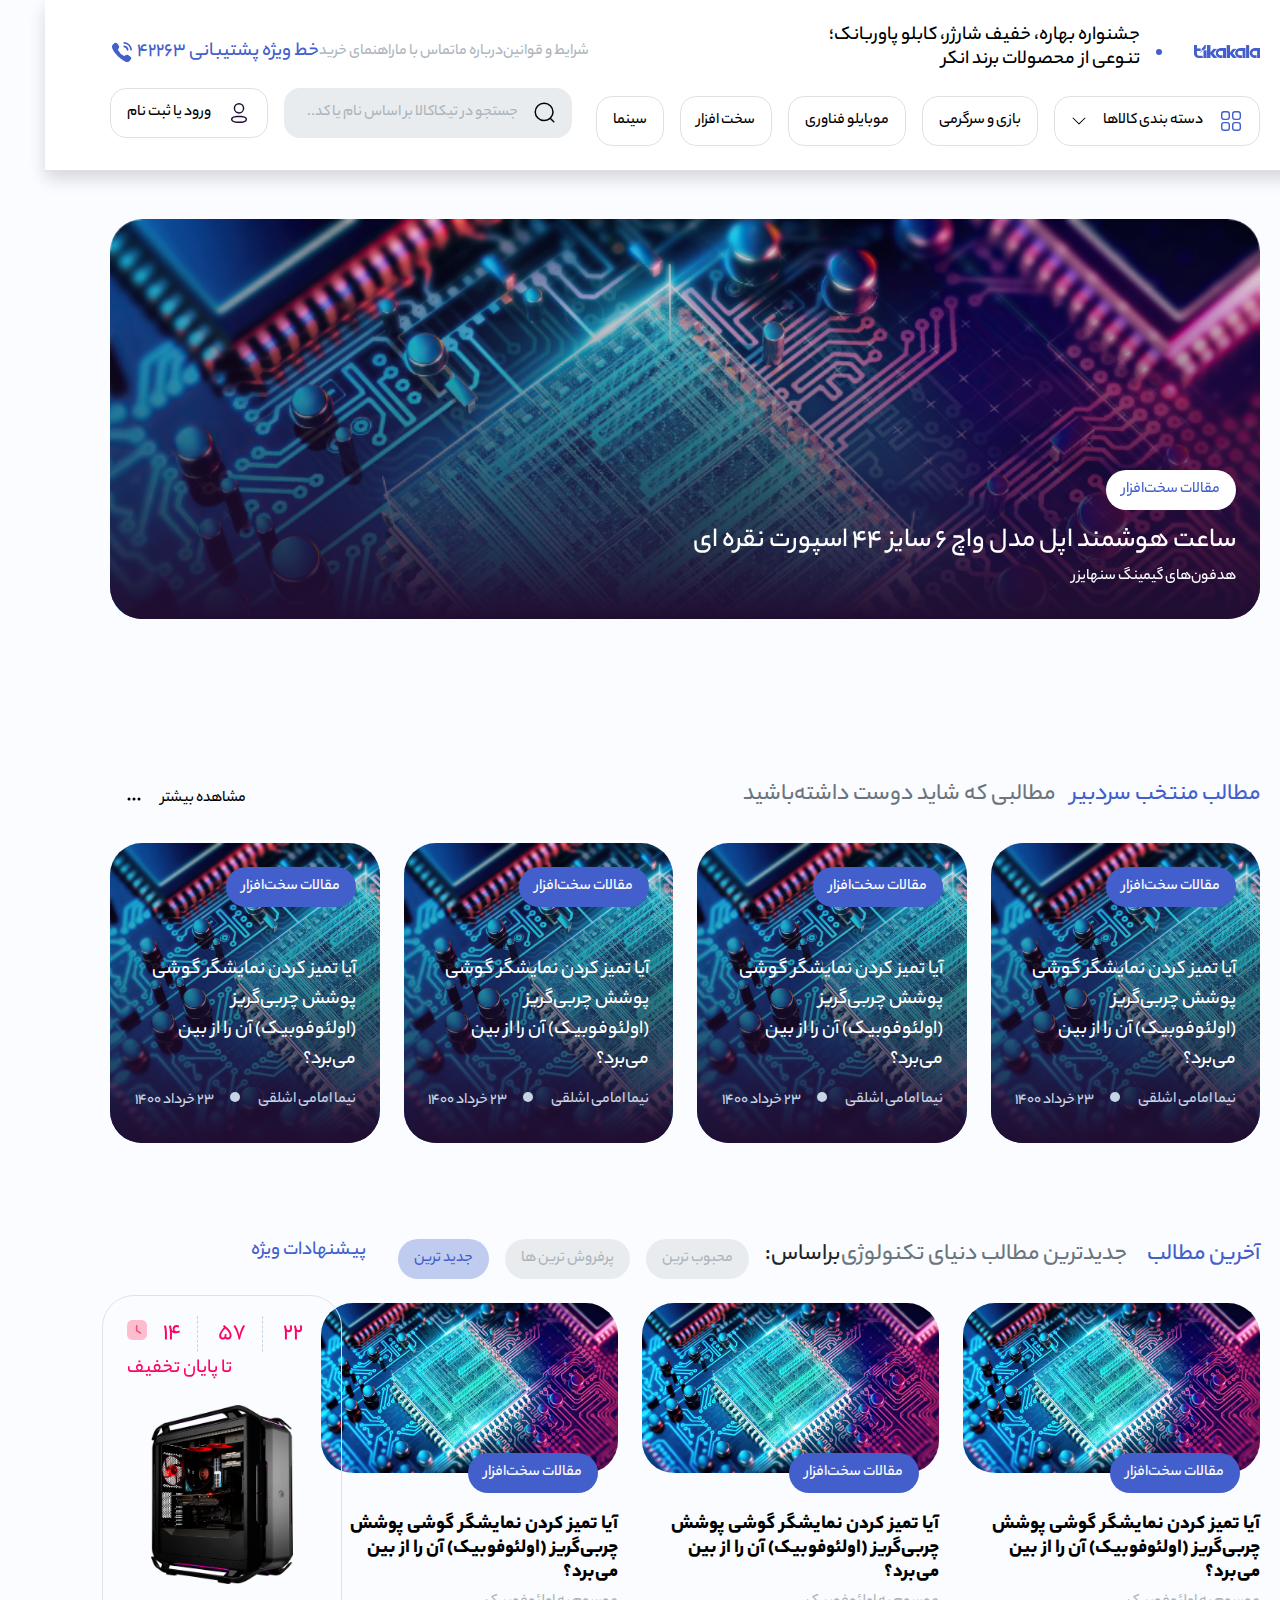
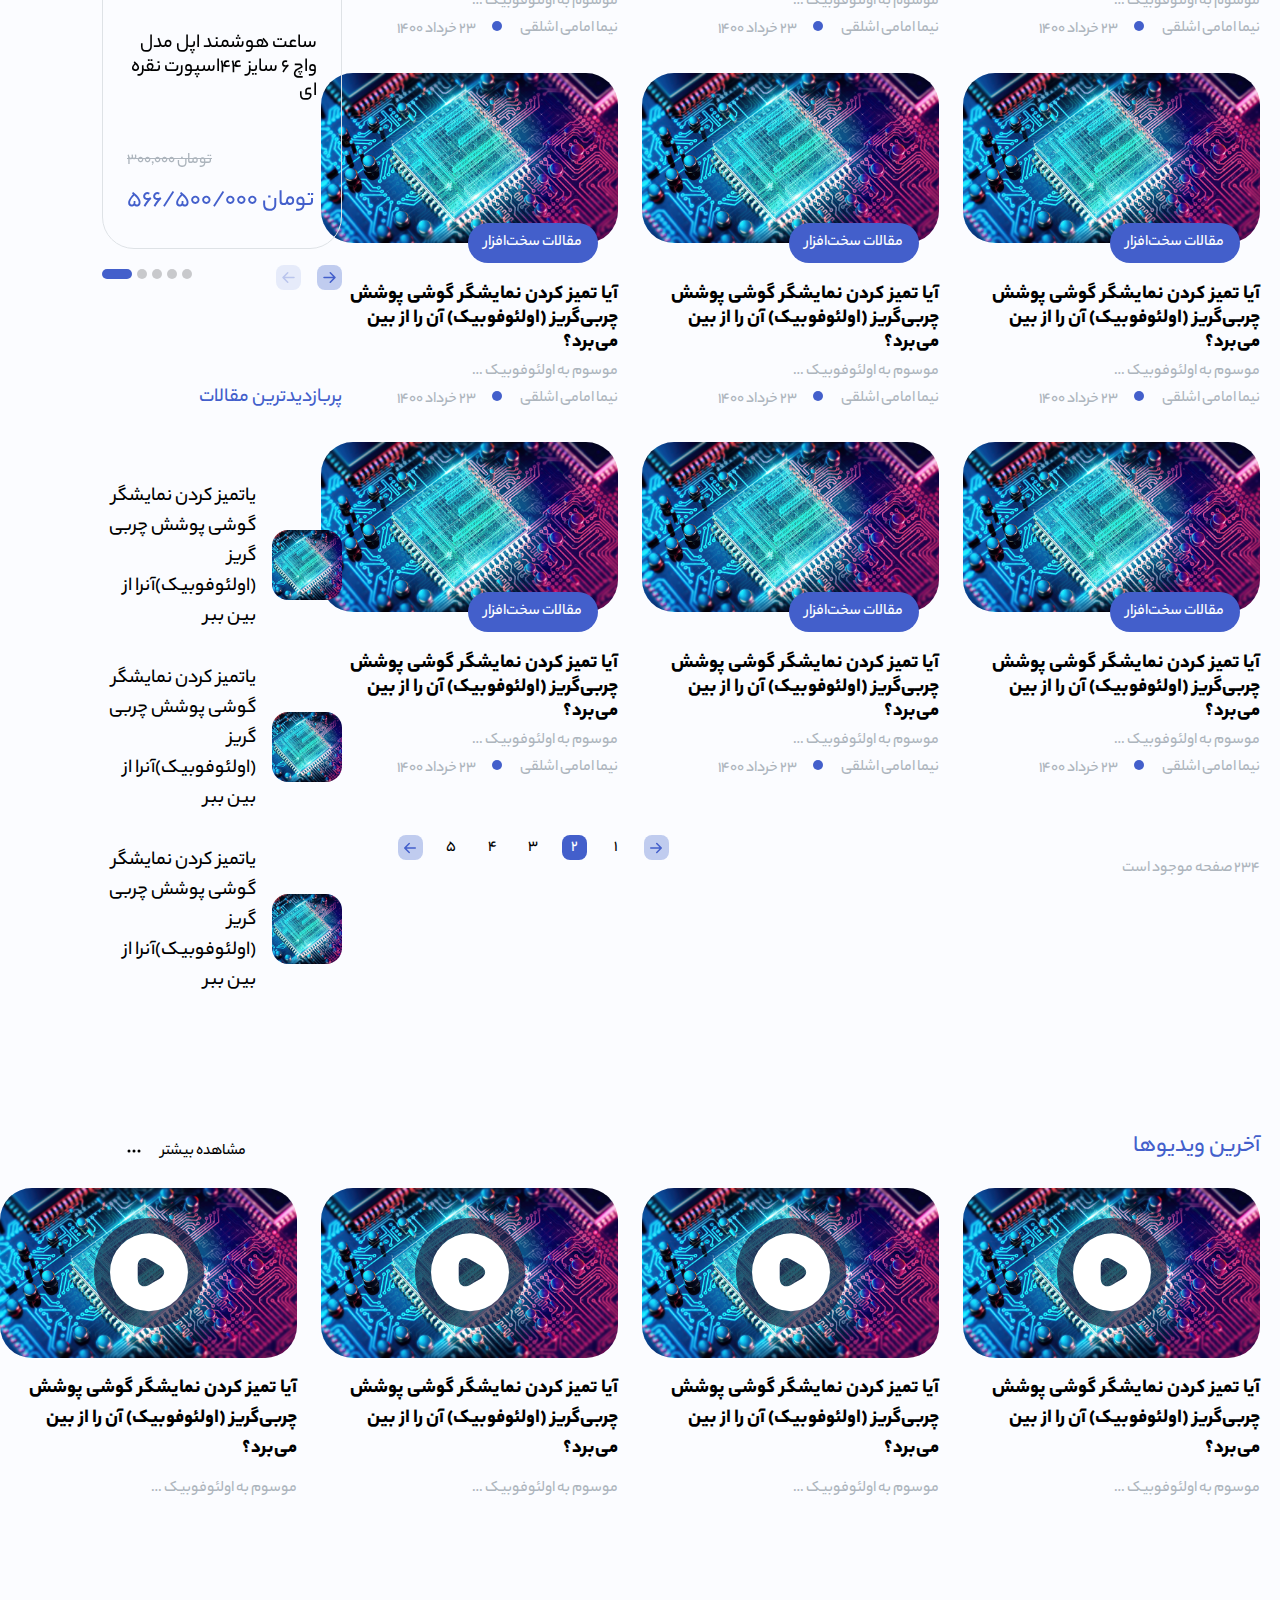
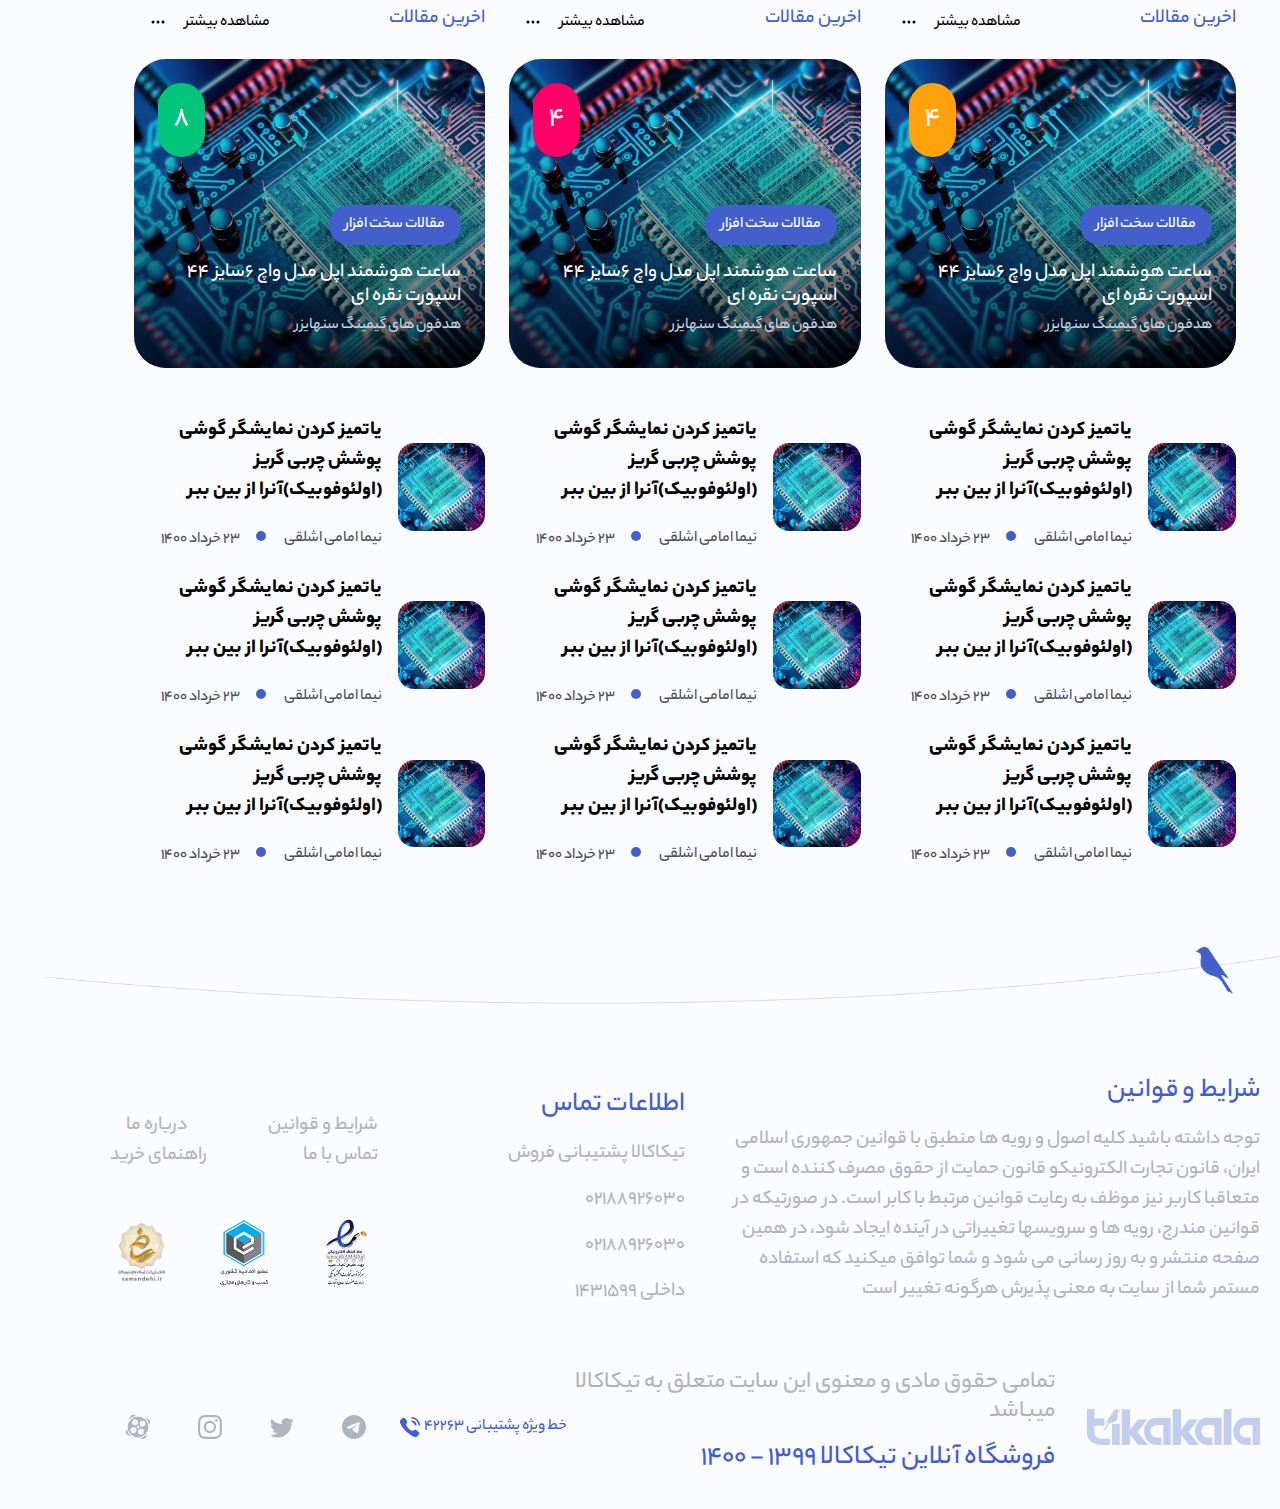
==== commit 100a0e71: "fixed bug of fonts" ====
--- a/index.html
+++ b/index.html
@@ -23,7 +23,7 @@
     <!--Title Of Page-->
     <title>تیکامگ</title>
 </head>
-<body dir="rtl" class="dv-overflowx-hidden bg-light">
+<body dir="rtl" class="dv-overflowx-hidden dv-bg-light">
 <!--Header-->
 <header class="w-100 d-flex justify-content-center align-items-center border-bottom shadow bg-white mb-4 dv-mq-991-m-0 dv-mq-991-shadow-0 dv-mq-991-border-0">
     <main class="dv-w-1500 pt-4 pb-4 dv-z-index-3">
@@ -183,7 +183,7 @@
                     </div>
                 </a>
             </div>
-            <div class="w-100 d-flex align-items-center justify-content-center">
+            <div class="w-100 d-flex align-items-center justify-content-center bg-danger">
                 <div class="d-inline-flex align-items-center justify-content-end w-100 dv-mq-991-d-none">
                     <div class="swiper-pagination w-auto position-static dv-rtl"></div>
                     <div class="swiper-button-prev dv-transition dv-bg-light-blue position-static mt-0 dv-text-indigo dv-hover-bg-indigo dv-hover-text-light-blue rounded-3  dv-mr-1">
@@ -198,7 +198,6 @@
                     </div>
                 </div>
             </div>
-            <button>asdasdasdasd</button>
         </div>
     </main>
 </section>
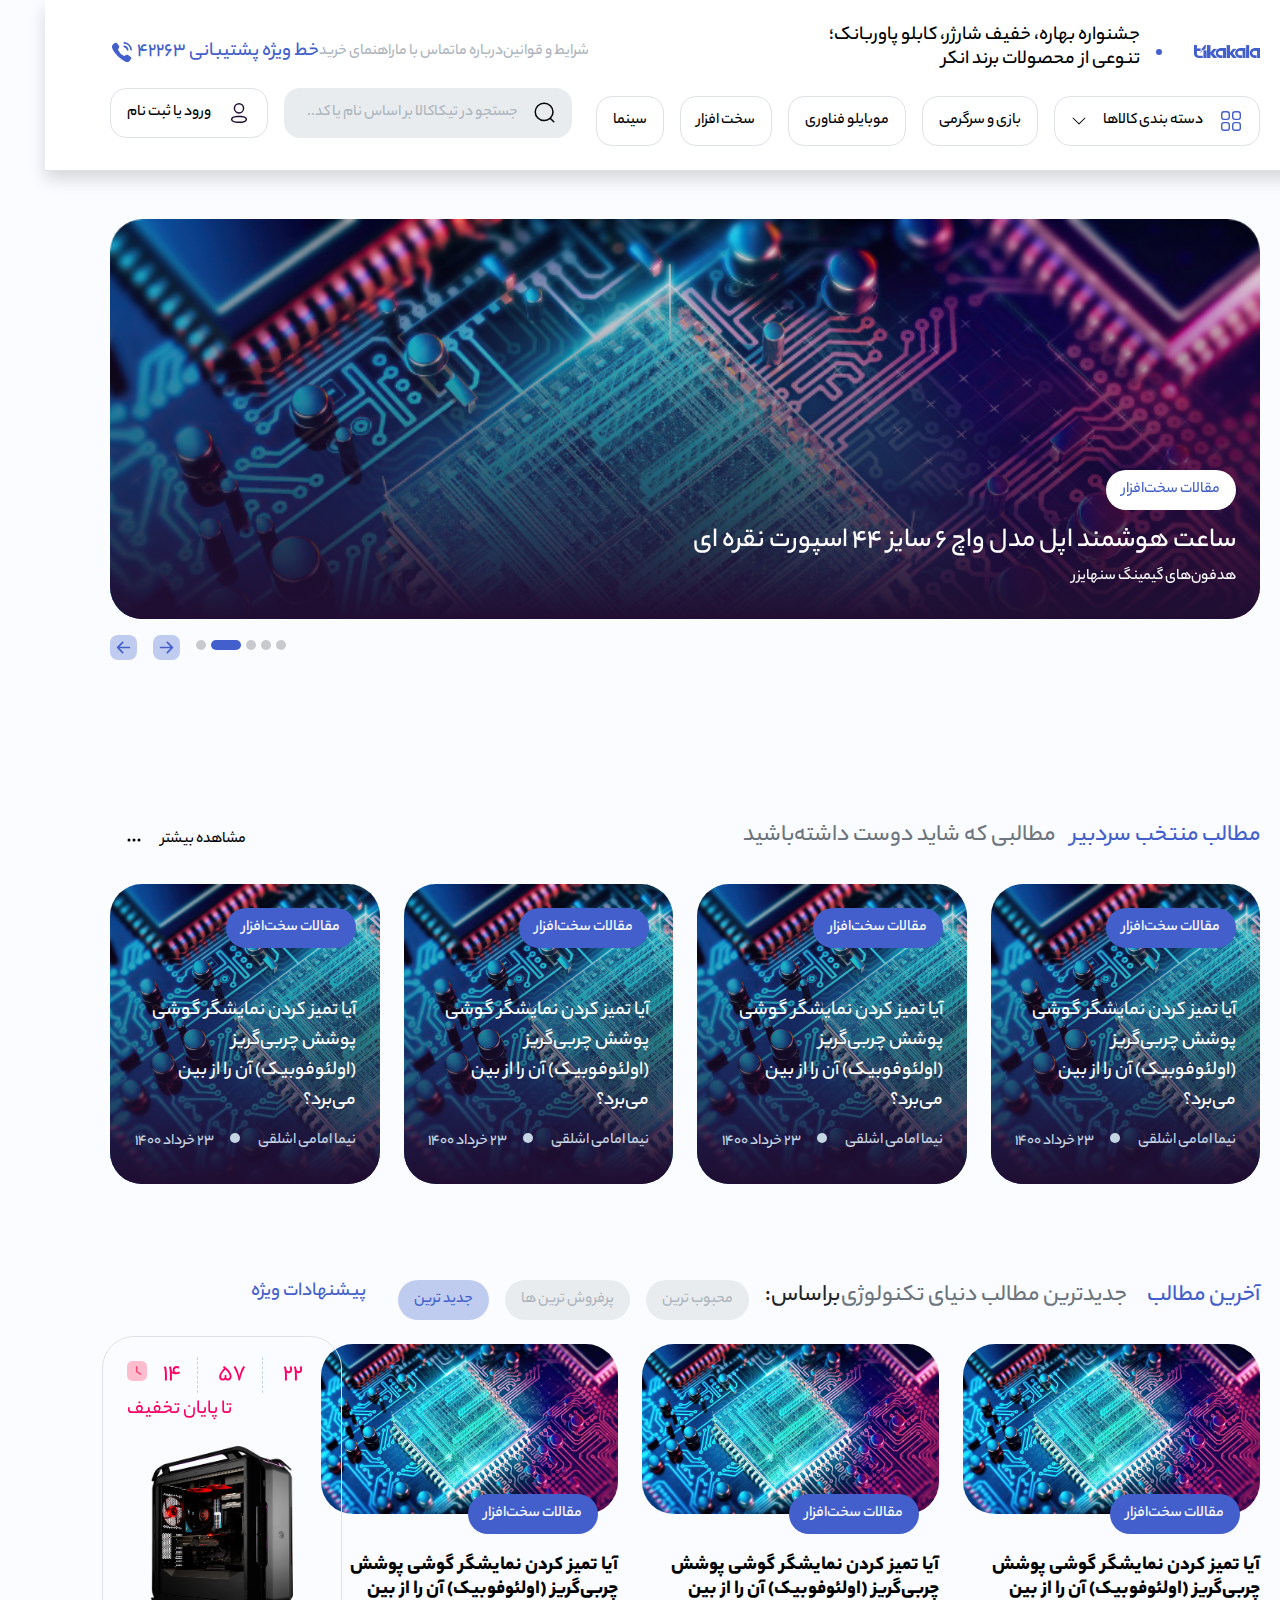
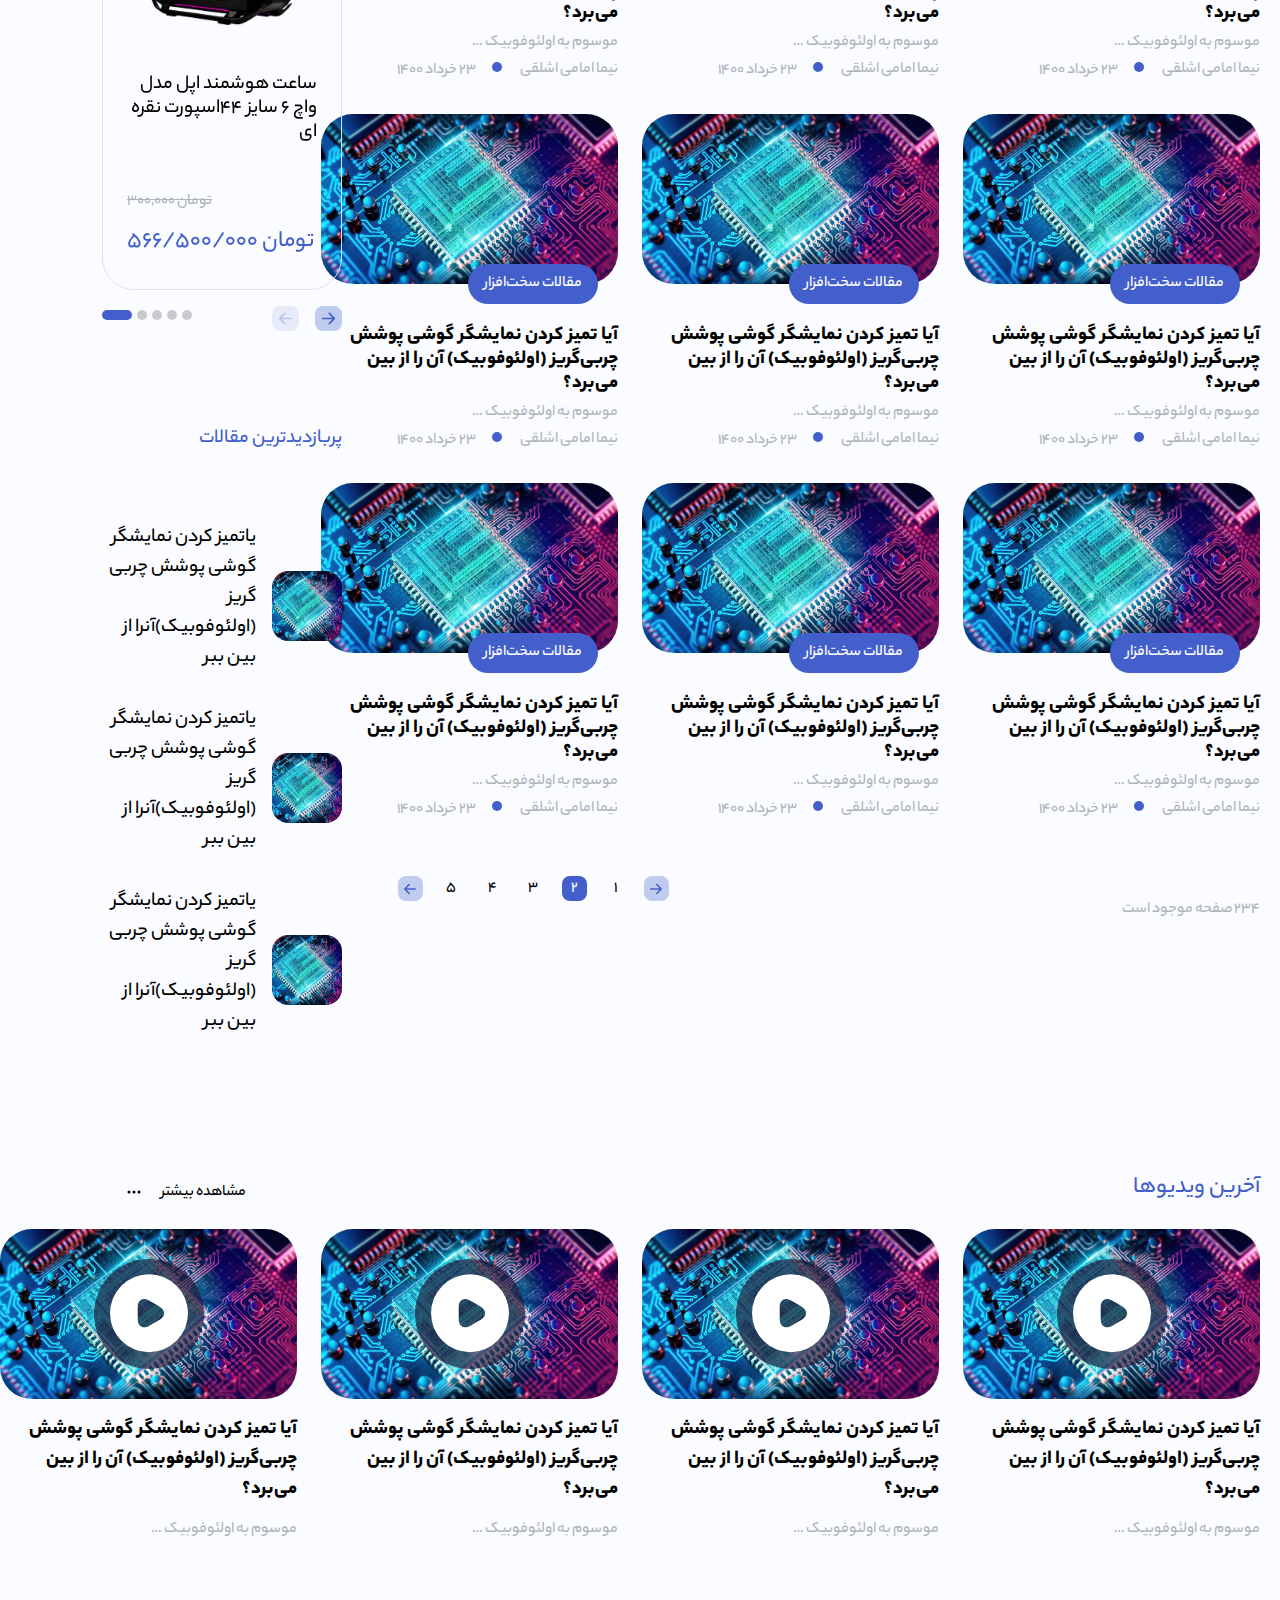
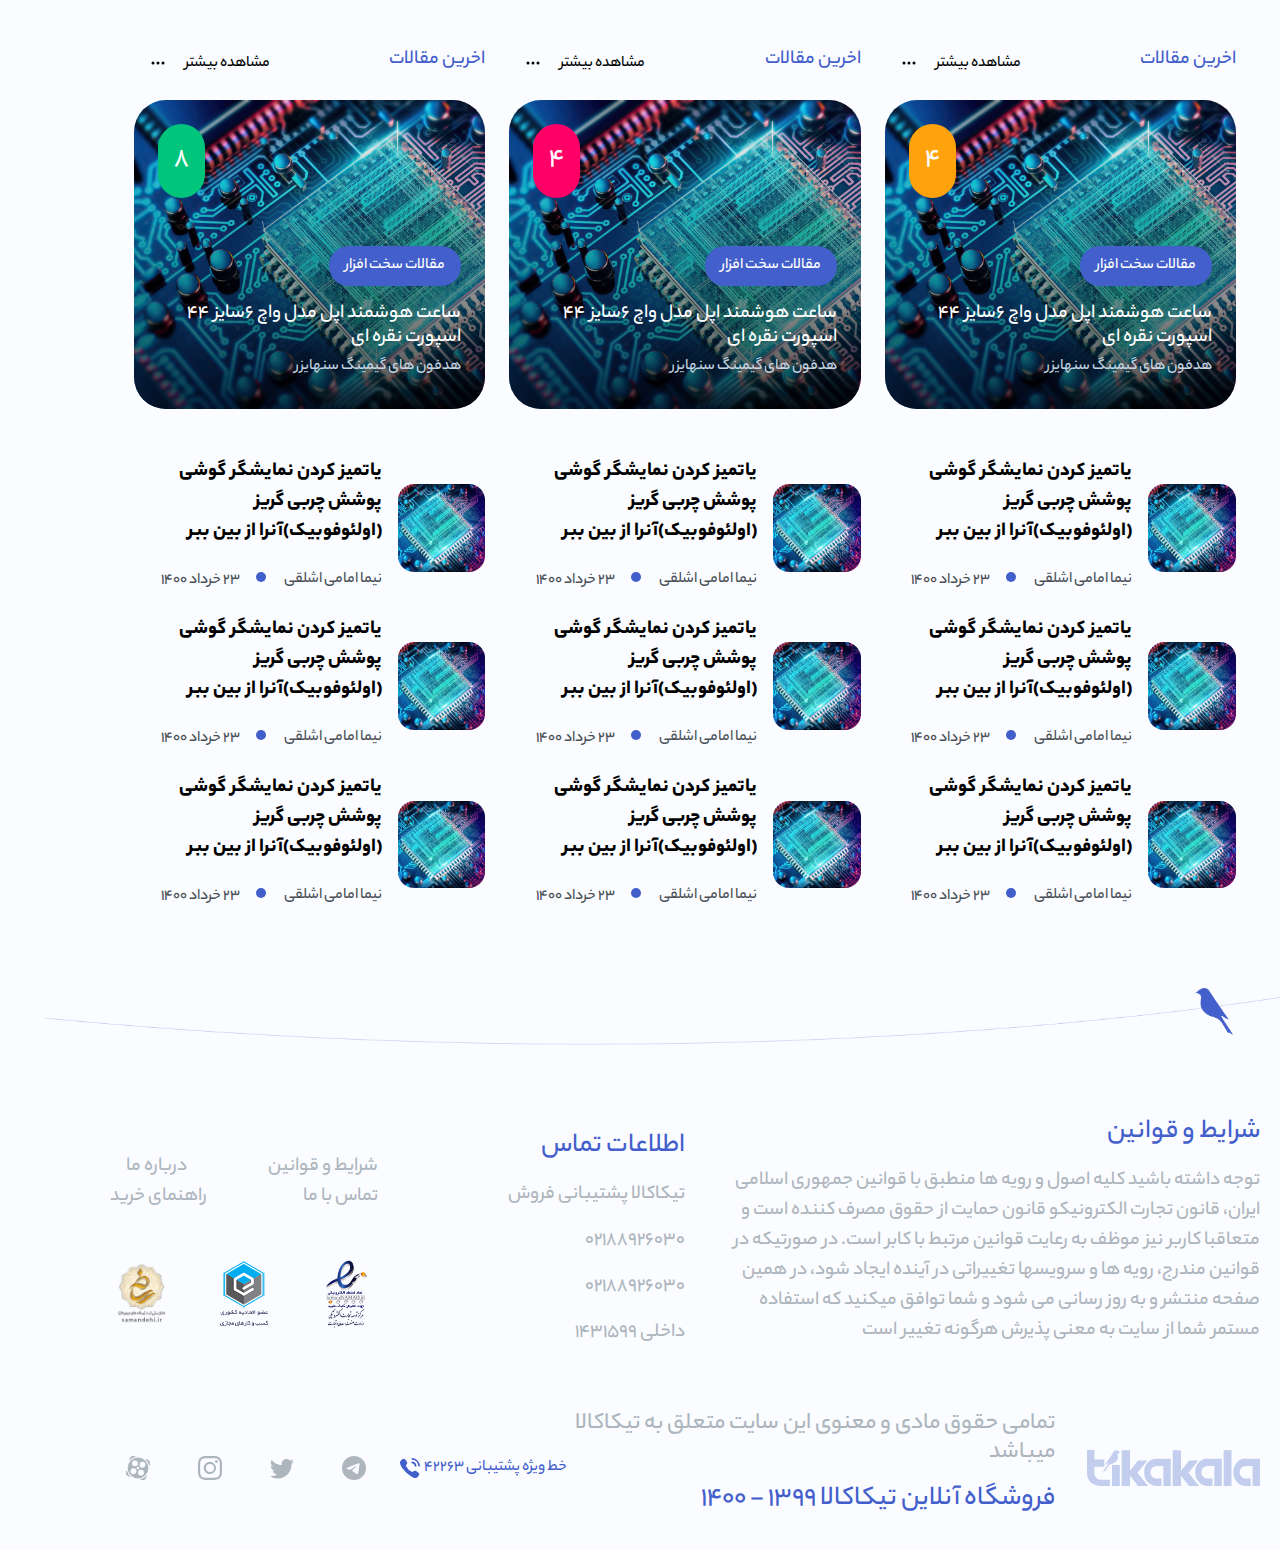
==== commit 16385156: "fixed the bug that sliders pagination, next, prev button  wasnt showing" ====
--- a/index.html
+++ b/index.html
@@ -145,7 +145,7 @@
 <section class="w-100 p-4 d-flex align-items-center justify-content-center mb-5 dv-mq-991-m-0">
     <main class="dv-w-1500">
         <!--Top Side Slider-->
-        <div class="swiper dv-home-first-section-slider dv-mq-991-h-250 mb-3 dv-mq-991-m-0" dir="rtl">
+        <div class="swiper dv-home-first-section-slider mb-3 dv-mq-991-m-0" dir="rtl">
             <div class="swiper-wrapper dv-bg-cover dv-mq-991-m-0 mb-3">
                 <a href="ساعت%20هوشمند%20اپل%20مدل%20واچ%20۶سایز%20۴۴%20اسپورت%20نقره%20ای.html" class="swiper-slide dv-bg-cover dv-slide1 rounded-5">
                     <div class="p-4 d-flex flex-column align-items-start justify-content-end dv-bg-gradiant-purple w-100 rounded-5 h-100">
@@ -183,7 +183,7 @@
                     </div>
                 </a>
             </div>
-            <div class="w-100 d-flex align-items-center justify-content-center bg-danger">
+            <div class="w-100 d-flex align-items-center justify-content-center">
                 <div class="d-inline-flex align-items-center justify-content-end w-100 dv-mq-991-d-none">
                     <div class="swiper-pagination w-auto position-static dv-rtl"></div>
                     <div class="swiper-button-prev dv-transition dv-bg-light-blue position-static mt-0 dv-text-indigo dv-hover-bg-indigo dv-hover-text-light-blue rounded-3  dv-mr-1">
--- a/assets/base/css/style.css
+++ b/assets/base/css/style.css
@@ -63,7 +63,7 @@
 .swiper-pagination:not(.dv-rtl) .swiper-pagination-bullet:not(:last-of-type) {margin-right: 5px !important;}
 .swiper-pagination.dv-rtl .swiper-pagination-bullet:not(:last-of-type) {margin-left: 5px !important;}
 .swiper-pagination-bullet{width: 10px !important;height: 10px !important;transition: .3s}
-.swiper-button-prev, .swiper-button-next {width: 25px !important;height: 25px !important;}
+.swiper-button-prev, .swiper-button-next {/* width: 25px !important; */height: 25px !important;}
 .swiper-button-prev:after,
 .swiper-button-next:after{content: '' !important;}
 .dv-comment-filter.active {background-color: var(--light-blue);color: var(--indigo) !important;}
@@ -96,7 +96,7 @@
 .dv-home-first-section-slider .dv-slide1 {background-image: url('../img/img-thumbnail-1.jpg');}
 .dv-home-first-section-slider .dv-slide2 {background-image: url('../img/home/img-thumbnail-2.png');}
 .dv-home-first-section-slider .dv-slide3 {background-image: url('../img/home/img-thumbnail-3.png');}
-.dv-home-first-section-slider{height: 400px !important;}
+.dv-home-first-section-slider .swiper-slide{height: 400px !important;}
 .dv-bg-gradiant-purple {background: linear-gradient(to bottom, transparent, #200E32);}
 .dv-ptb-dot-5 {padding-top: .5rem !important;padding-bottom: .5rem !important;}
 .dv-z-index-3{z-index: 3;}
@@ -180,6 +180,7 @@
     .dv-conclusion-card-details > div:nth-of-type(2)::-webkit-scrollbar {display: none !important;}
     .dv-conclusion-card-details > div:nth-of-type(2)::-moz-viewport-scroll {display: none !important;}
     .dv-conclusion-card-details > div:nth-of-type(2){height: 20rem;overflow: scroll;margin-bottom: 1rem;}
+    .dv-home-first-section-slider .swiper-slide {height: 250px !important;}
     body {background-color: white !important;}
 
     .dv-mq-991-d-none {display: none !important;}
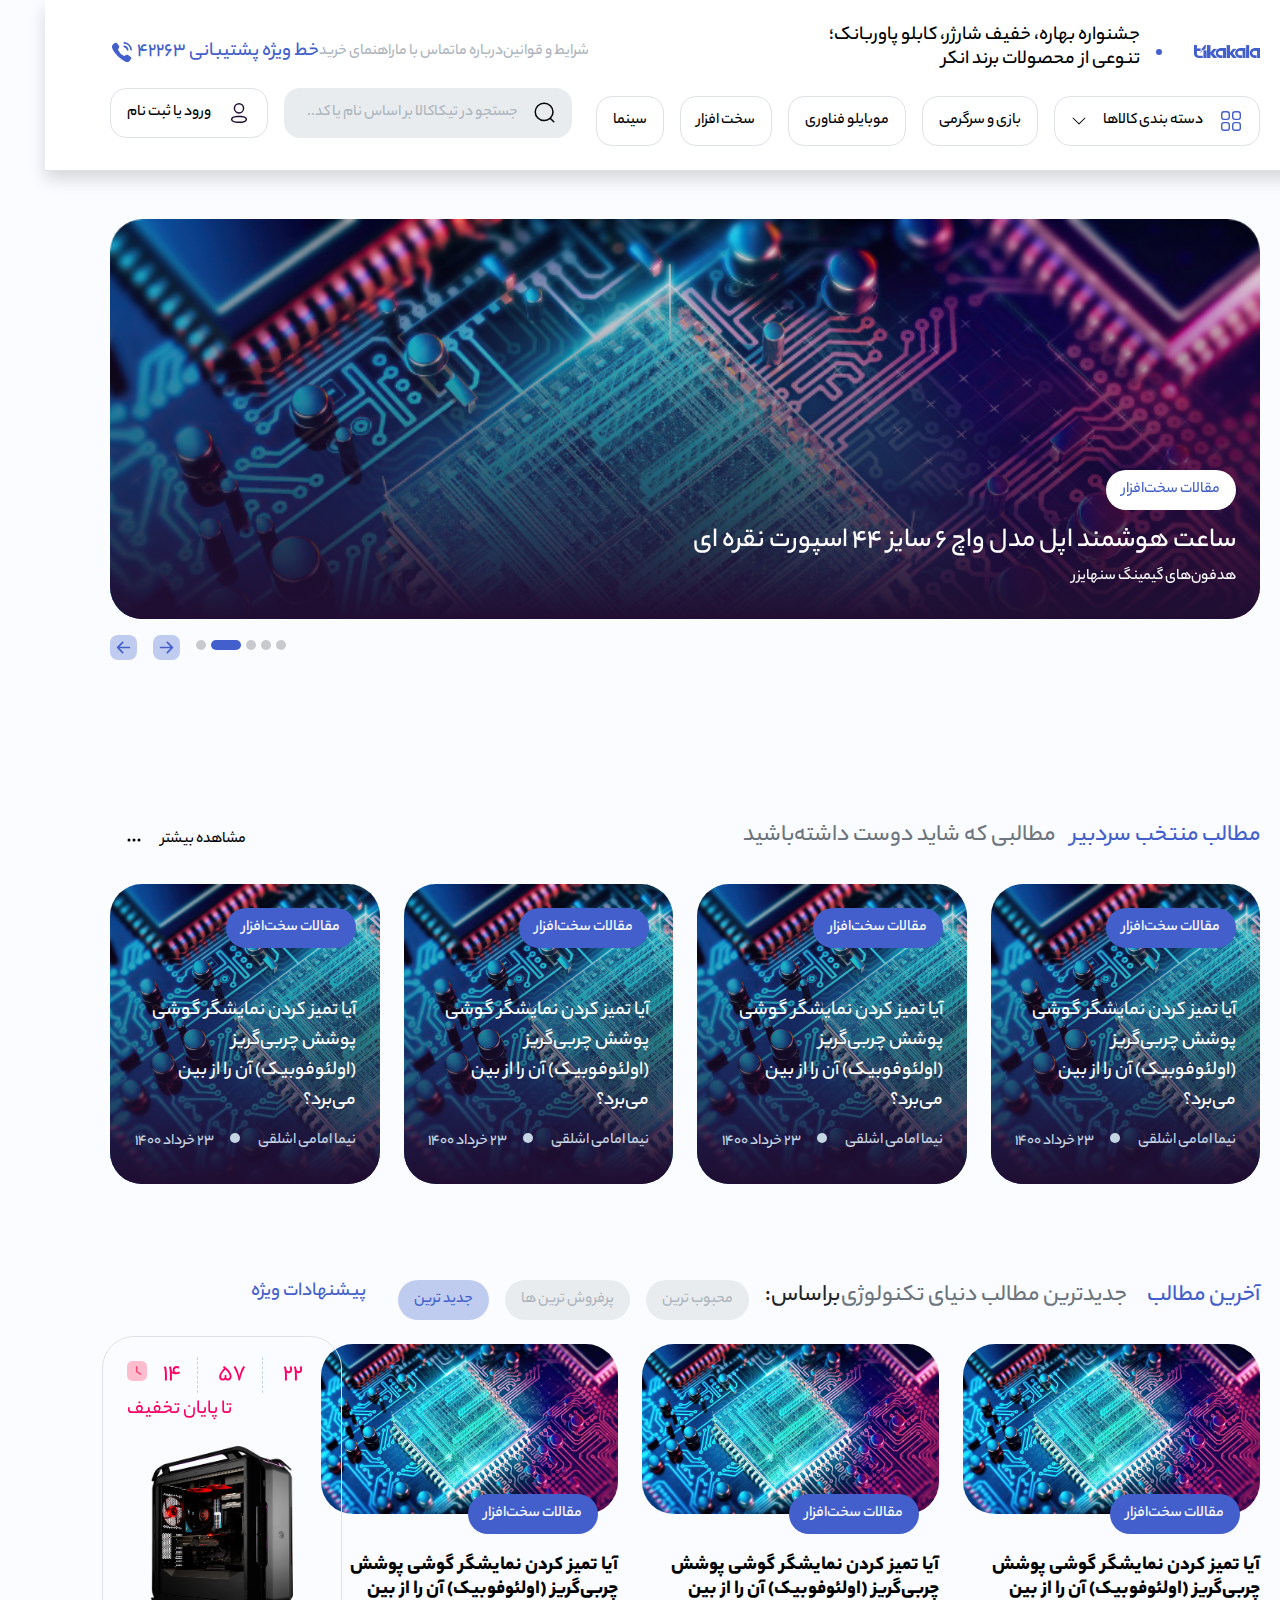
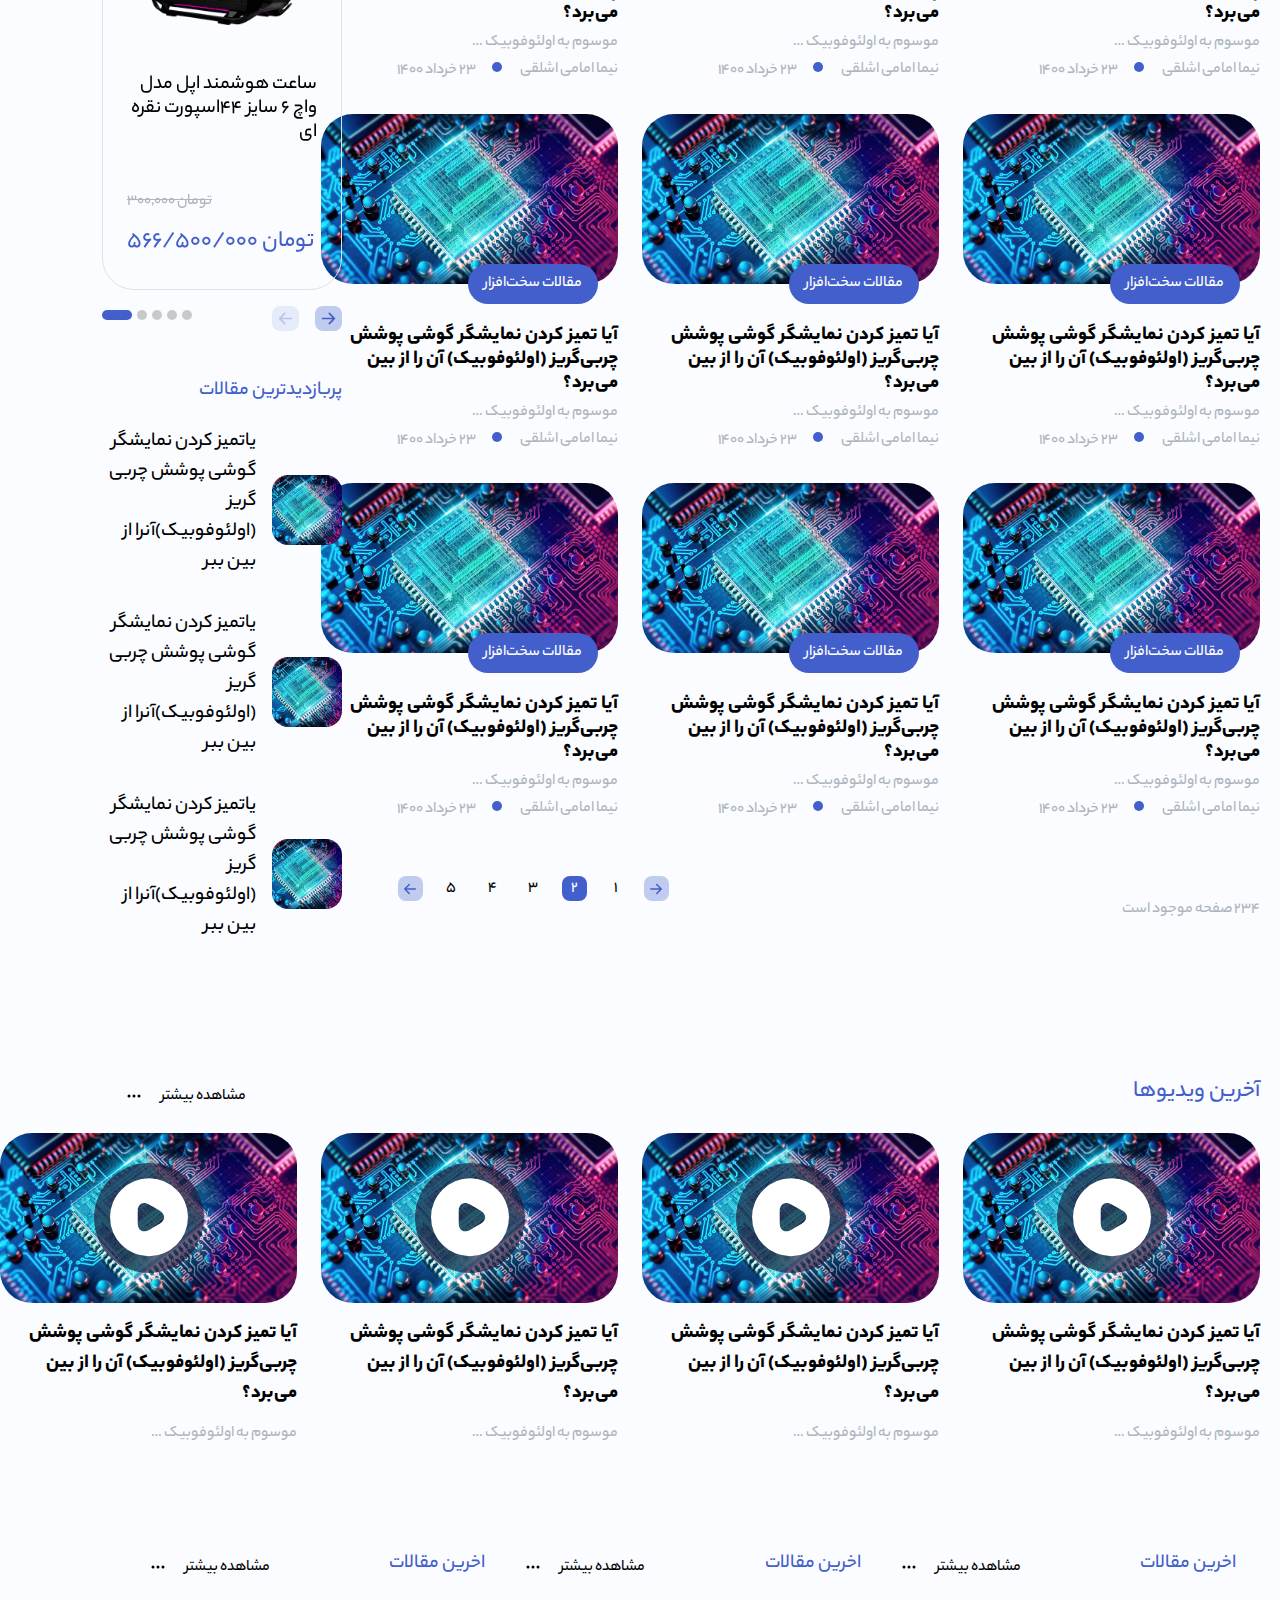
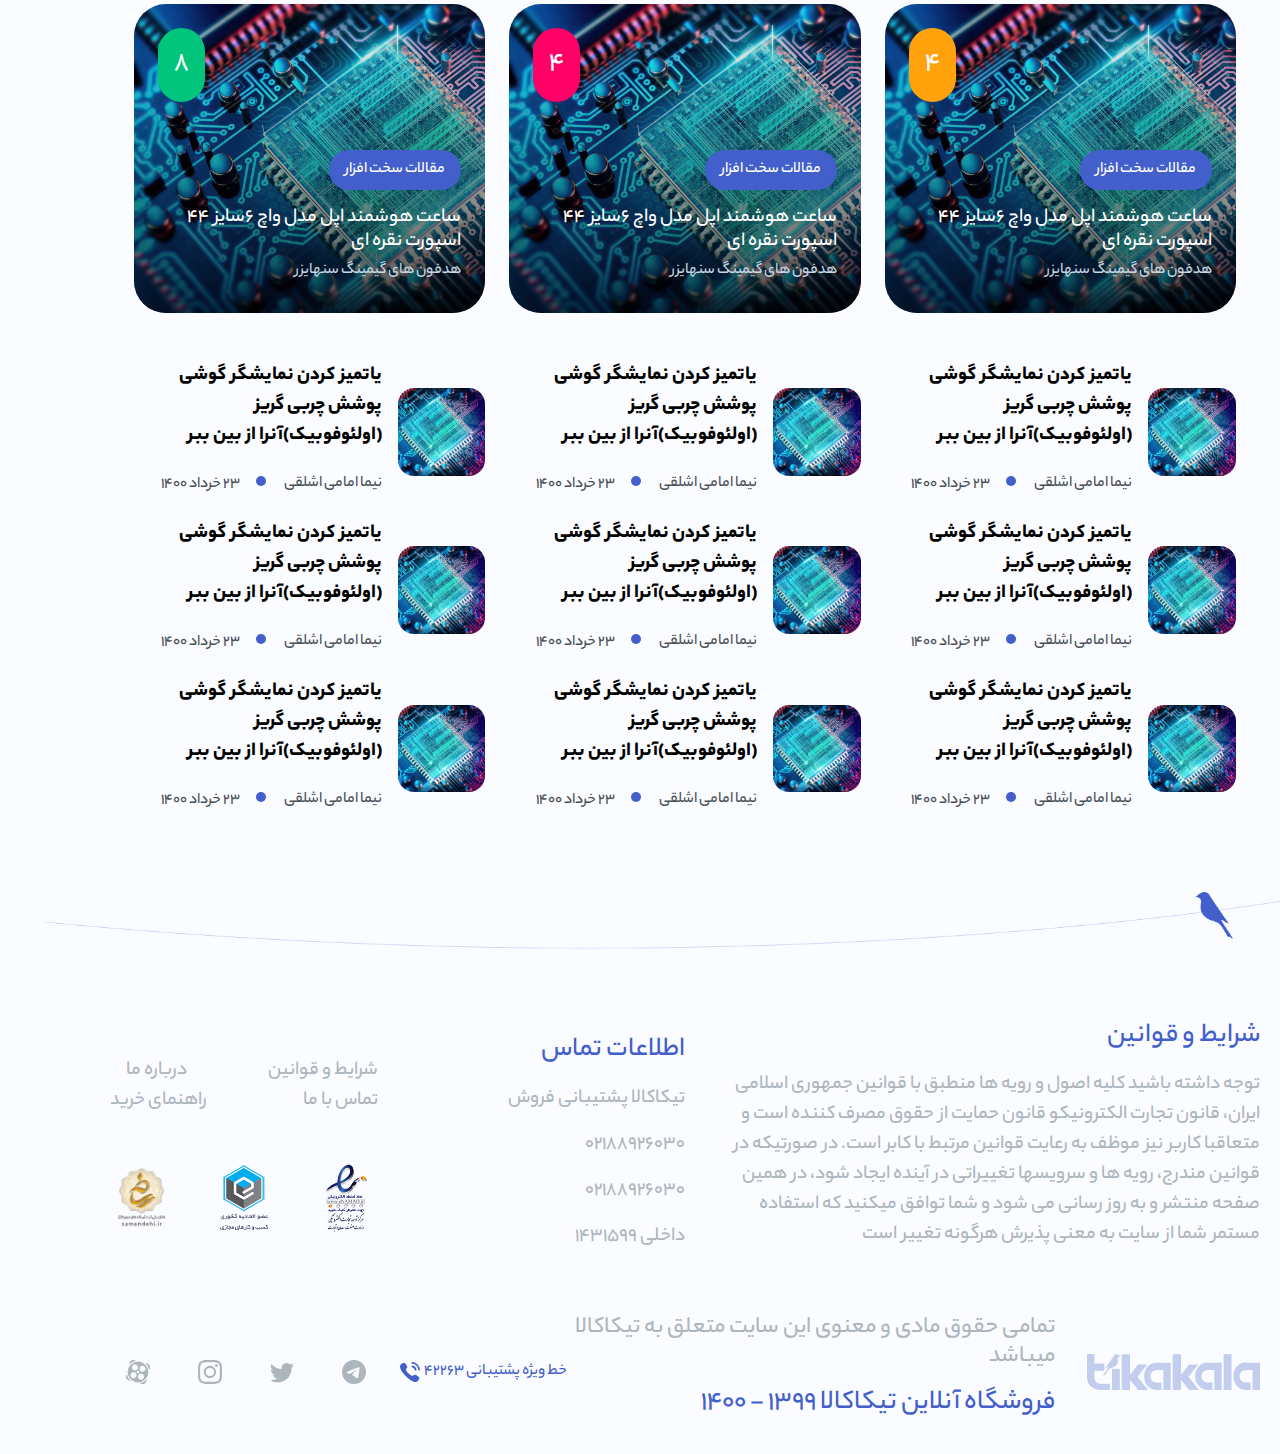
==== commit 0b31e6ca: "fixed bugs at blog section of blog page (of course :)))" ====
--- a/index.html
+++ b/index.html
@@ -690,8 +690,8 @@
                     </div>
                 </div>
                 <!--Most Seen-->
-                <h5 class="dv-text-indigo dv-mq-991-d-none mb-4 mt-5 p-4">پربازدیدترین مقالات</h5>
-                <ul class="list-unstyled dv-mq-991-d-none m-0 w-100 p-4">
+                <h5 class="dv-text-indigo dv-mq-991-d-none mb-4 p-4 pb-0">پربازدیدترین مقالات</h5>
+                <ul class="list-unstyled dv-mq-991-d-none w-100 p-4 pt-0">
                     <li class="mb-3">
                         <a href="ساعت%20هوشمند%20اپل%20مدل%20واچ%20۶سایز%20۴۴%20اسپورت%20نقره%20ای.html" class="d-inline-flex align-items-center w-100">
                             <img class="dv-aspect-ratio dv-w-70px dv-object-fit rounded-4 dv-ml-1" src="assets/base/img/img-thumbnail-1.jpg" alt="عکس مقاله">
--- a/assets/base/css/style.css
+++ b/assets/base/css/style.css
@@ -110,6 +110,7 @@
 .dv-w-70px {width: 70px !important;}
 .dv-h-170px {height: 170px !important;}
 .dv-header-mobile-view-btns {width: 50px;border-radius: 20px;}
+.dv-w-50px {width: 40px !important;}
 
 .swiper-pagination-bullet.swiper-pagination-bullet-active {
     width: 30px !important;
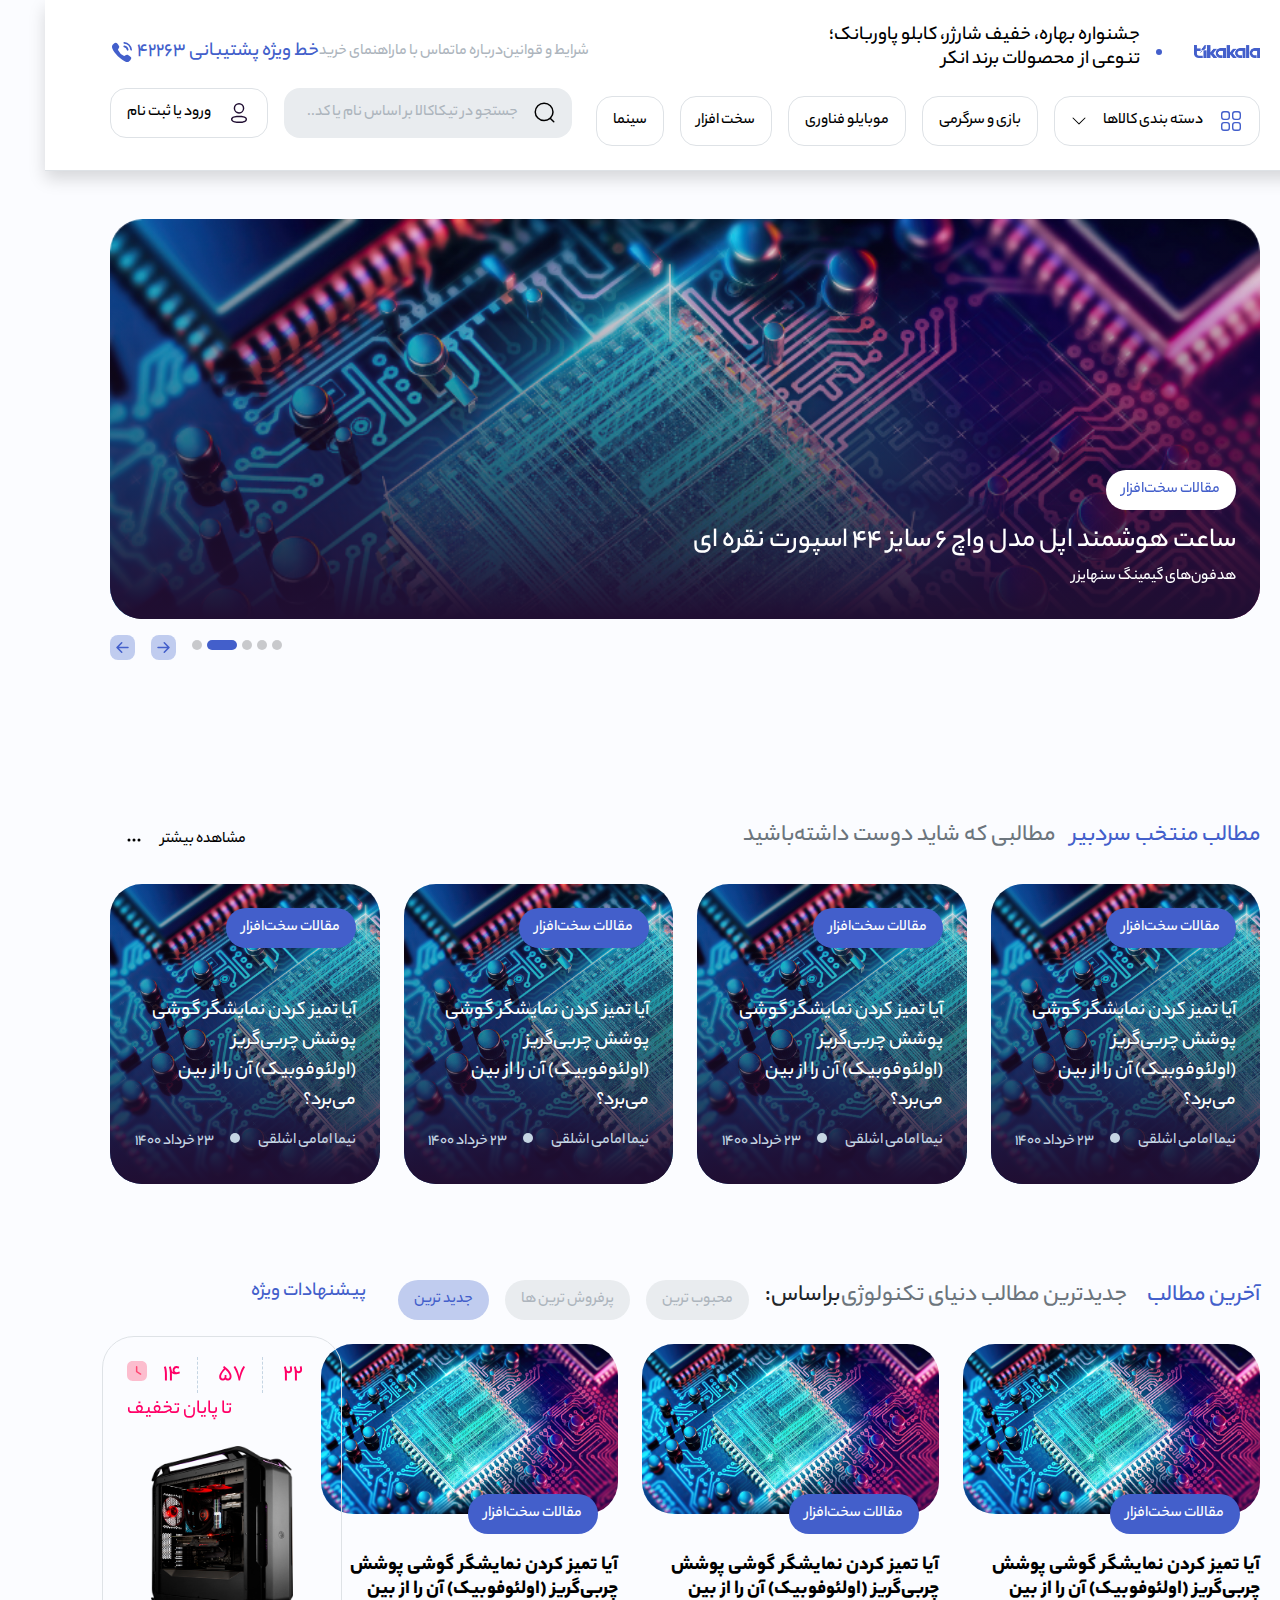
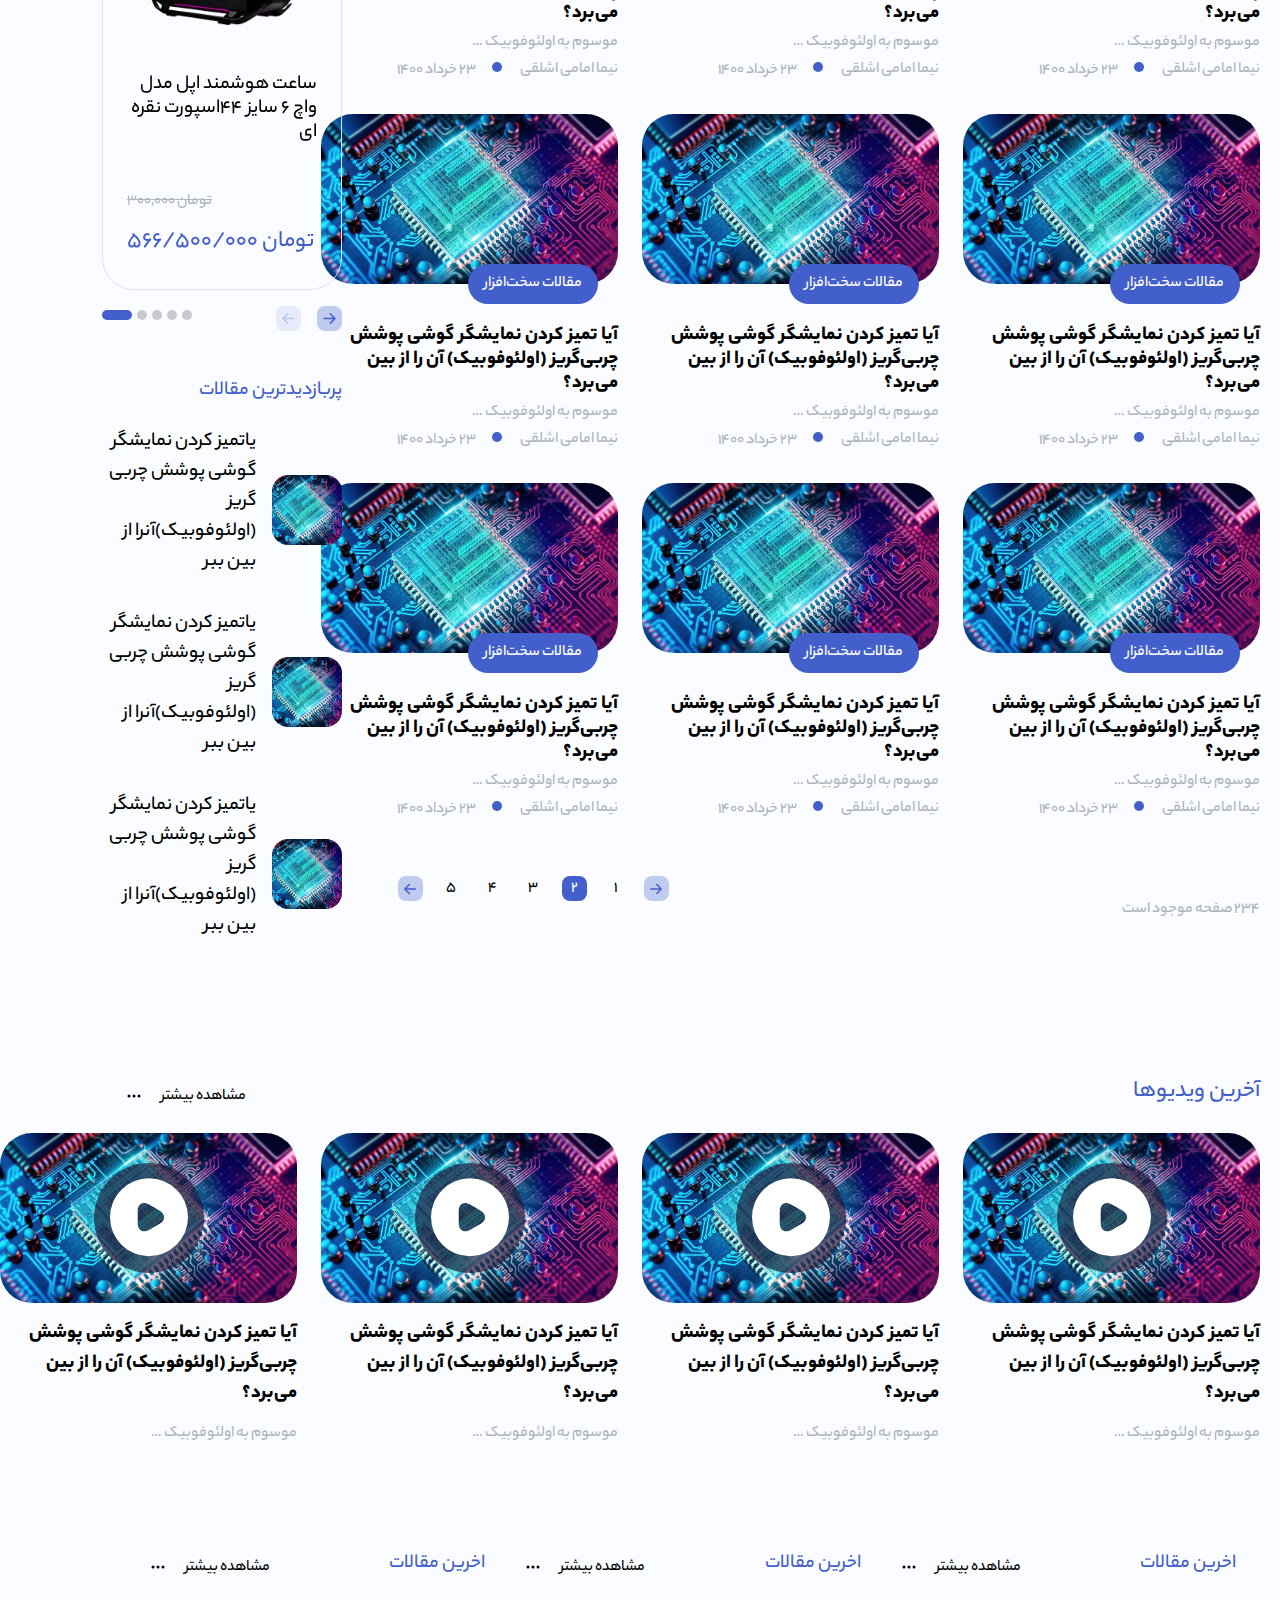
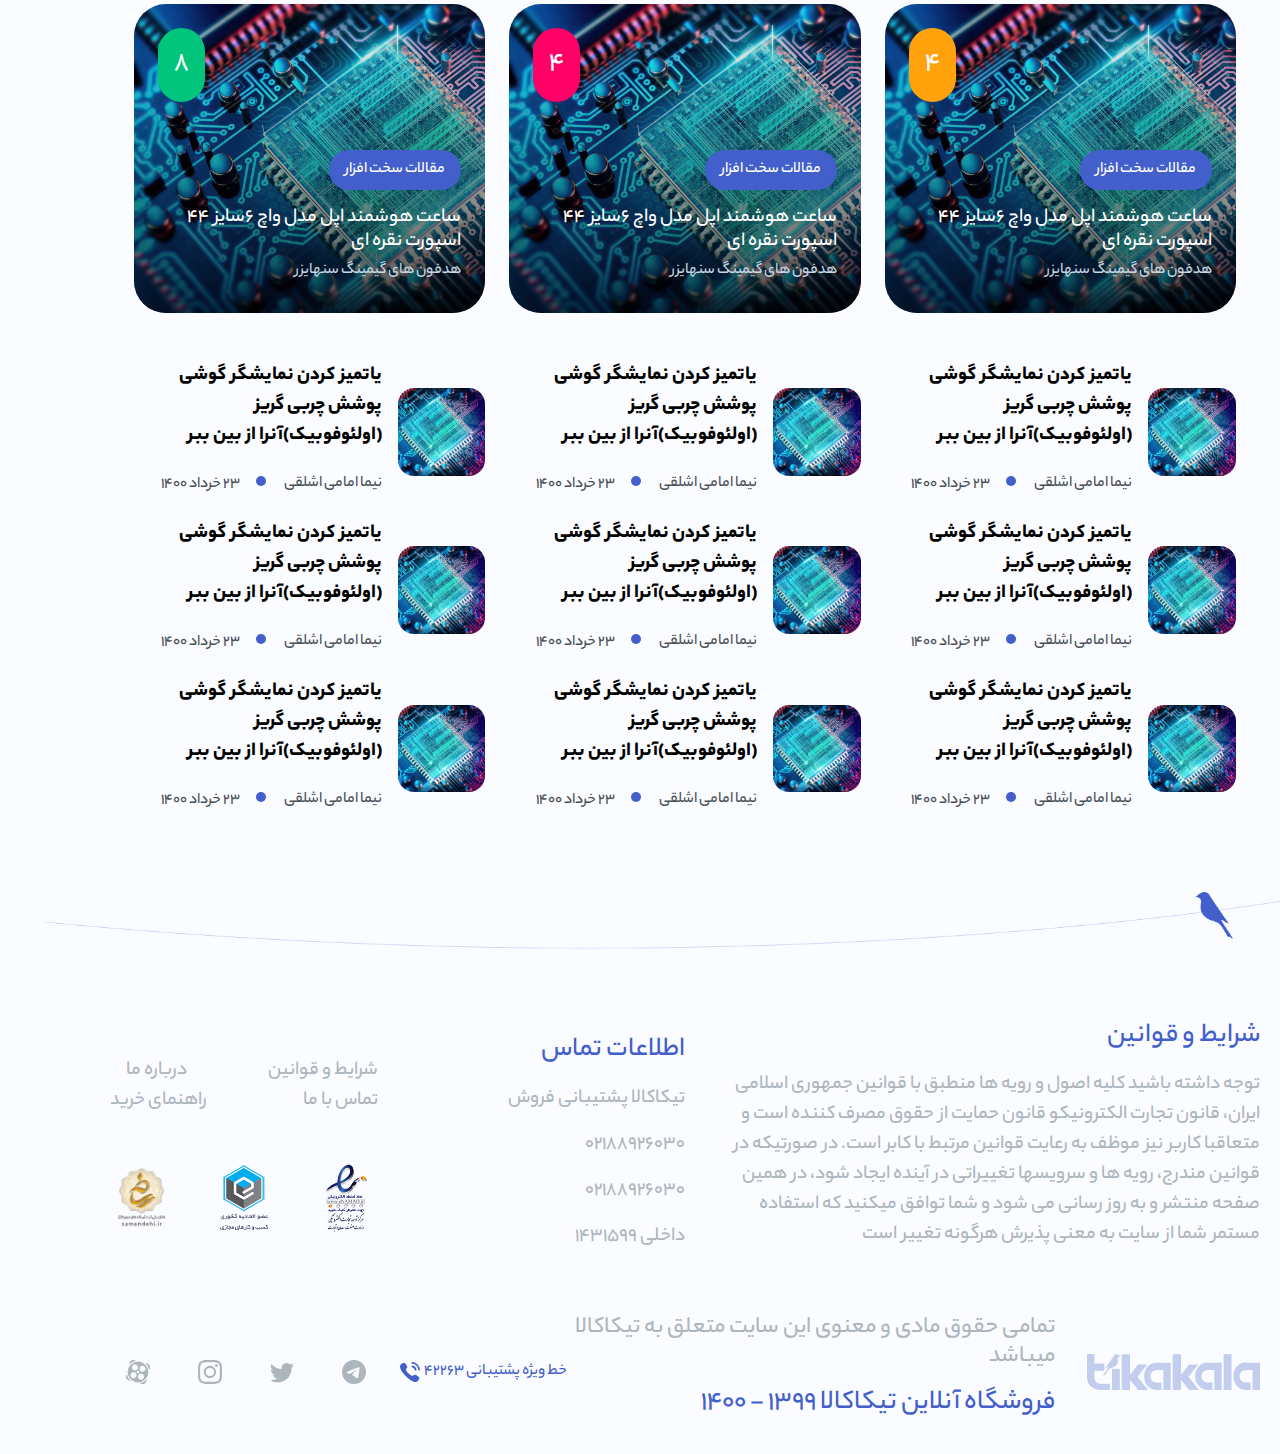
==== commit 2ecb971e: "fixed bugs :))" ====
--- a/index.html
+++ b/index.html
@@ -28,10 +28,10 @@
 <header class="w-100 d-flex justify-content-center align-items-center border-bottom shadow bg-white mb-4 dv-mq-991-m-0 dv-mq-991-shadow-0 dv-mq-991-border-0">
     <main class="dv-w-1500 pt-4 pb-4 dv-z-index-3">
         <!--Top Side-->
-        <div class="d-inline-flex align-items-center w-100">
+        <div class="d-inline-flex align-items-center w-100 dv-mq-991-mb-1">
             <!--Right Side-->
             <div class="d-inline-flex align-items-center w-50 dv-ml-15 dv-mq-991-m-0">
-                <a class="w-25 dv-mq-991-w-100 dv-ml-2" href="https://tikakala.com"><img width="100%" src="assets/base/img/logo/img-logo-typography.png" alt="تیکاکالا"></a>
+                <a class="w-25 dv-mq-991-w-100 dv-ml-2" href="index.html"><img width="100%" src="assets/base/img/logo/img-logo-typography.png" alt="تیکاکالا"></a>
                 <!--Pulsing Circle-->
                 <div class="dv-pulsing-circle dv-bg-indigo dv-aspect-ratio rounded-circle dv-ml-1 dv-mq-991-d-none"></div>
                 <h5 class="fw-normal text-black dv-mq-991-d-none">جشنواره بهاره، خفیف شارژر، کابلو پاوربانک؛ تنوعی از محصولات برند انکر</h5>
@@ -76,7 +76,7 @@
         <!--Bottom Side-->
         <div class="d-inline-flex align-items-center w-100">
             <!--Right Side-->
-            <ul class="w-50 dv-mq-991-w-auto d-inline-flex align-items-center list-unstyled mt-3">
+            <ul class="w-50 dv-mq-991-w-auto d-inline-flex align-items-center list-unstyled mt-3 dv-mq-991-m-0">
                 <li class="dv-ml-1">
                     <div class="dropdown">
                         <button id="dv-header-drop-down-btn" data-bs-toggle="dropdown" aria-expanded="false" class="dv-prl-1 dv-ptb-dot-75 text-nowrap dv-hover-text-indigo dv-header-links-holder-item dv-transition dv-hover-bg-darker-grey d-flex justify-content-center align-items-center fs-6 fw-normal border bg-white rounded-4 dv-mq-991-p-1">
@@ -147,35 +147,35 @@
         <!--Top Side Slider-->
         <div class="swiper dv-home-first-section-slider mb-3 dv-mq-991-m-0" dir="rtl">
             <div class="swiper-wrapper dv-bg-cover dv-mq-991-m-0 mb-3">
-                <a href="ساعت%20هوشمند%20اپل%20مدل%20واچ%20۶سایز%20۴۴%20اسپورت%20نقره%20ای.html" class="swiper-slide dv-bg-cover dv-slide1 rounded-5">
+                <a href="blog.html" class="swiper-slide dv-bg-cover dv-slide1 rounded-5">
                     <div class="p-4 d-flex flex-column align-items-start justify-content-end dv-bg-gradiant-purple w-100 rounded-5 h-100">
                         <button class="bg-white text-nowrap d-flex align-items-center justify-content-center dv-text-indigo rounded-pill dv-prl-1 dv-ptb-dot-5 border-0 mb-3 dv-hover-bg-darker-grey dv-transition fs-6">مقالات سخت‌افزار</button>
                         <h3 class="text-white">ساعت هوشمند اپل مدل واچ ۶ سایز ۴۴ اسپورت نقره ای</h3>
                         <h6 class="text-white">هدفون‌های گیمینگ سنهایزر</h6>
                     </div>
                 </a>
-                <a href="ساعت%20هوشمند%20اپل%20مدل%20واچ%20۶سایز%20۴۴%20اسپورت%20نقره%20ای.html" class="swiper-slide dv-bg-cover dv-slide2 rounded-5">
+                <a href="blog.html" class="swiper-slide dv-bg-cover dv-slide2 rounded-5">
                     <div class="p-4 d-flex flex-column align-items-start justify-content-end dv-bg-gradiant-purple w-100 rounded-5 h-100">
                         <button class="bg-white text-nowrap d-flex align-items-center justify-content-center dv-text-indigo rounded-pill dv-prl-1 dv-ptb-dot-5 border-0 mb-3 dv-hover-bg-darker-grey dv-transition fs-6">مقالات سخت‌افزار</button>
                         <h3 class="text-white">ساعت هوشمند اپل مدل واچ ۶ سایز ۴۴ اسپورت نقره ای</h3>
                         <h6 class="text-white">هدفون‌های گیمینگ سنهایزر</h6>
                     </div>
                 </a>
-                <a href="ساعت%20هوشمند%20اپل%20مدل%20واچ%20۶سایز%20۴۴%20اسپورت%20نقره%20ای.html" class="swiper-slide dv-bg-cover dv-slide3 rounded-5">
+                <a href="blog.html" class="swiper-slide dv-bg-cover dv-slide3 rounded-5">
                     <div class="p-4 d-flex flex-column align-items-start justify-content-end dv-bg-gradiant-purple w-100 rounded-5 h-100">
                         <button class="bg-white text-nowrap d-flex align-items-center justify-content-center dv-text-indigo rounded-pill dv-prl-1 dv-ptb-dot-5 border-0 mb-3 dv-hover-bg-darker-grey dv-transition fs-6">مقالات سخت‌افزار</button>
                         <h3 class="text-white">ساعت هوشمند اپل مدل واچ ۶ سایز ۴۴ اسپورت نقره ای</h3>
                         <h6 class="text-white">هدفون‌های گیمینگ سنهایزر</h6>
                     </div>
                 </a>
-                <a href="ساعت%20هوشمند%20اپل%20مدل%20واچ%20۶سایز%20۴۴%20اسپورت%20نقره%20ای.html" class="swiper-slide dv-bg-cover dv-slide1 rounded-5">
+                <a href="blog.html" class="swiper-slide dv-bg-cover dv-slide1 rounded-5">
                     <div class="p-4 d-flex flex-column align-items-start justify-content-end dv-bg-gradiant-purple w-100 rounded-5 h-100">
                         <button class="bg-white text-nowrap d-flex align-items-center justify-content-center dv-text-indigo rounded-pill dv-prl-1 dv-ptb-dot-5 border-0 mb-3 dv-hover-bg-darker-grey dv-transition fs-6">مقالات سخت‌افزار</button>
                         <h3 class="text-white">ساعت هوشمند اپل مدل واچ ۶ سایز ۴۴ اسپورت نقره ای</h3>
                         <h6 class="text-white">هدفون‌های گیمینگ سنهایزر</h6>
                     </div>
                 </a>
-                <a href="ساعت%20هوشمند%20اپل%20مدل%20واچ%20۶سایز%20۴۴%20اسپورت%20نقره%20ای.html" class="swiper-slide dv-bg-cover dv-slide2 rounded-5 dv-mq-991-h-250">
+                <a href="blog.html" class="swiper-slide dv-bg-cover dv-slide2 rounded-5 dv-mq-991-h-250">
                     <div class="p-4 d-flex flex-column align-items-start justify-content-end dv-bg-gradiant-purple w-100 rounded-5 h-100">
                         <button class="bg-white text-nowrap d-flex align-items-center justify-content-center dv-text-indigo rounded-pill dv-prl-1 dv-ptb-dot-5 border-0 mb-3 dv-hover-bg-darker-grey dv-transition fs-6">مقالات سخت‌افزار</button>
                         <h3 class="text-white">ساعت هوشمند اپل مدل واچ ۶ سایز ۴۴ اسپورت نقره ای</h3>
@@ -222,7 +222,7 @@
             <!--Bottom Side-->
             <ul class="list-unstyled w-100 m-0 dv-grid-tc-4 d-grid gap-4 dv-mq-991-d-none dv-selected-articles-home">
                 <li class="dv-more-blog-thumbnail dv-bg-cover rounded-5 dv-home-second-sections-top-side-cards">
-                    <a href="ساعت%20هوشمند%20اپل%20مدل%20واچ%20۶سایز%20۴۴%20اسپورت%20نقره%20ای.html" class="d-flex flex-column justify-content-between align-items-start h-100 dv-bg-gradiant-purple p-4 rounded-5">
+                    <a href="blog.html" class="d-flex flex-column justify-content-between align-items-start h-100 dv-bg-gradiant-purple p-4 rounded-5">
                         <div class="mb-5"><button class="dv-bg-indigo fs-6 d-flex align-items-center justify-content-center text-white dv-transition dv-hover-bg-darker-indigo border-0 dv-prl-1 dv-ptb-dot-5 rounded-pill">مقالات سخت‌افزار</button></div>
                         <div>
                             <p class="text-white fw-normal fs-5">آیا تمیز کردن نمایشگر گوشی پوشش چربی‌گریز (اولئوفوبیک) آن را از بین می‌برد؟</p>
@@ -234,7 +234,7 @@
                     </a>
                 </li>
                 <li class="dv-more-blog-thumbnail dv-bg-cover rounded-5 dv-home-second-sections-top-side-cards">
-                    <a href="ساعت%20هوشمند%20اپل%20مدل%20واچ%20۶سایز%20۴۴%20اسپورت%20نقره%20ای.html" class="d-flex flex-column justify-content-between align-items-start h-100 dv-bg-gradiant-purple p-4 rounded-5">
+                    <a href="blog.html" class="d-flex flex-column justify-content-between align-items-start h-100 dv-bg-gradiant-purple p-4 rounded-5">
                         <div class="mb-5"><button class="dv-bg-indigo fs-6 d-flex align-items-center justify-content-center text-white dv-transition dv-hover-bg-darker-indigo border-0 dv-prl-1 dv-ptb-dot-5 rounded-pill">مقالات سخت‌افزار</button></div>
                         <div>
                             <p class="text-white fw-normal fs-5">آیا تمیز کردن نمایشگر گوشی پوشش چربی‌گریز (اولئوفوبیک) آن را از بین می‌برد؟</p>
@@ -246,7 +246,7 @@
                     </a>
                 </li>
                 <li class="dv-more-blog-thumbnail dv-bg-cover rounded-5 dv-home-second-sections-top-side-cards">
-                    <a href="ساعت%20هوشمند%20اپل%20مدل%20واچ%20۶سایز%20۴۴%20اسپورت%20نقره%20ای.html" class="d-flex flex-column justify-content-between align-items-start h-100 dv-bg-gradiant-purple p-4 rounded-5">
+                    <a href="blog.html" class="d-flex flex-column justify-content-between align-items-start h-100 dv-bg-gradiant-purple p-4 rounded-5">
                         <div class="mb-5"><button class="dv-bg-indigo fs-6 d-flex align-items-center justify-content-center text-white dv-transition dv-hover-bg-darker-indigo border-0 dv-prl-1 dv-ptb-dot-5 rounded-pill">مقالات سخت‌افزار</button></div>
                         <div>
                             <p class="text-white fw-normal fs-5">آیا تمیز کردن نمایشگر گوشی پوشش چربی‌گریز (اولئوفوبیک) آن را از بین می‌برد؟</p>
@@ -258,7 +258,7 @@
                     </a>
                 </li>
                 <li class="dv-more-blog-thumbnail dv-bg-cover rounded-5 dv-home-second-sections-top-side-cards">
-                    <a href="ساعت%20هوشمند%20اپل%20مدل%20واچ%20۶سایز%20۴۴%20اسپورت%20نقره%20ای.html" class="d-flex flex-column justify-content-between align-items-start h-100 dv-bg-gradiant-purple p-4 rounded-5">
+                    <a href="blog.html" class="d-flex flex-column justify-content-between align-items-start h-100 dv-bg-gradiant-purple p-4 rounded-5">
                         <div class="mb-5"><button class="dv-bg-indigo fs-6 d-flex align-items-center justify-content-center text-white dv-transition dv-hover-bg-darker-indigo border-0 dv-prl-1 dv-ptb-dot-5 rounded-pill">مقالات سخت‌افزار</button></div>
                         <div>
                             <p class="text-white fw-normal fs-5">آیا تمیز کردن نمایشگر گوشی پوشش چربی‌گریز (اولئوفوبیک) آن را از بین می‌برد؟</p>
@@ -353,7 +353,7 @@
                 <!--Bottom Side-->
                 <ul class="dv-home-second-section-article-lists-9 list-unstyled d-grid gap-4 dv-grid-tc-3 mb-5 dv-mq-991-grid-tc-1 dv-mq-991-mb-3">
                     <li>
-                        <a href="ساعت%20هوشمند%20اپل%20مدل%20واچ%20۶سایز%20۴۴%20اسپورت%20نقره%20ای.html" class="d-flex flex-column align-items-start justify-content-center dv-mq-991-flex-d-r dv-mq-991-d-flex dv-mq-991-ai-center dv-mq-575-flex-d-c">
+                        <a href="blog.html" class="d-flex flex-column align-items-start justify-content-center dv-mq-991-flex-d-r dv-mq-991-d-flex dv-mq-991-ai-center dv-mq-575-flex-d-c">
                             <img src="assets/base/img/img-thumbnail-1.jpg" alt="آیا تمیز کردن نمایشگر گوشی پوشش چربی‌گریز (اولئوفوبیک) آن را از بین می‌برد؟" class="w-100 dv-object-fit rounded-5 dv-mq-991-mb-3 dv-home-second-sections-top-side-cards dv-h-170px dv-mq-991-ml-2 dv-mq-575-ml-0">
                             <button class="dv-bg-indigo text-white dv-mq-991-d-none dv-transition dv-hover-bg-darker-indigo dv-prl-1 dv-ptb-dot-5 rounded-pill border-0 dv-home-btn-transformY fs-6">مقالات سخت‌افزار</button>
                             <div>
@@ -369,7 +369,7 @@
                         </a>
                     </li>
                     <li>
-                        <a href="ساعت%20هوشمند%20اپل%20مدل%20واچ%20۶سایز%20۴۴%20اسپورت%20نقره%20ای.html" class="d-flex flex-column align-items-start justify-content-center dv-mq-991-flex-d-r dv-mq-991-d-flex dv-mq-991-ai-center dv-mq-575-flex-d-c">
+                        <a href="blog.html" class="d-flex flex-column align-items-start justify-content-center dv-mq-991-flex-d-r dv-mq-991-d-flex dv-mq-991-ai-center dv-mq-575-flex-d-c">
                             <img src="assets/base/img/img-thumbnail-1.jpg" alt="آیا تمیز کردن نمایشگر گوشی پوشش چربی‌گریز (اولئوفوبیک) آن را از بین می‌برد؟" class="w-100 dv-object-fit rounded-5 dv-mq-991-mb-3 dv-home-second-sections-top-side-cards dv-h-170px dv-mq-991-ml-2 dv-mq-575-ml-0">
                             <button class="dv-bg-indigo text-white dv-mq-991-d-none dv-transition dv-hover-bg-darker-indigo dv-prl-1 dv-ptb-dot-5 rounded-pill border-0 dv-home-btn-transformY fs-6">مقالات سخت‌افزار</button>
                             <div>
@@ -385,7 +385,7 @@
                         </a>
                     </li>
                     <li>
-                        <a href="ساعت%20هوشمند%20اپل%20مدل%20واچ%20۶سایز%20۴۴%20اسپورت%20نقره%20ای.html" class="d-flex flex-column align-items-start justify-content-center dv-mq-991-flex-d-r dv-mq-991-d-flex dv-mq-991-ai-center dv-mq-575-flex-d-c">
+                        <a href="blog.html" class="d-flex flex-column align-items-start justify-content-center dv-mq-991-flex-d-r dv-mq-991-d-flex dv-mq-991-ai-center dv-mq-575-flex-d-c">
                             <img src="assets/base/img/img-thumbnail-1.jpg" alt="آیا تمیز کردن نمایشگر گوشی پوشش چربی‌گریز (اولئوفوبیک) آن را از بین می‌برد؟" class="w-100 dv-object-fit rounded-5 dv-mq-991-mb-3 dv-home-second-sections-top-side-cards dv-h-170px dv-mq-991-ml-2 dv-mq-575-ml-0">
                             <button class="dv-bg-indigo text-white dv-mq-991-d-none dv-transition dv-hover-bg-darker-indigo dv-prl-1 dv-ptb-dot-5 rounded-pill border-0 dv-home-btn-transformY fs-6">مقالات سخت‌افزار</button>
                             <div>
@@ -401,7 +401,7 @@
                         </a>
                     </li>
                     <li>
-                        <a href="ساعت%20هوشمند%20اپل%20مدل%20واچ%20۶سایز%20۴۴%20اسپورت%20نقره%20ای.html" class="d-flex flex-column align-items-start justify-content-center dv-mq-991-flex-d-r dv-mq-991-d-flex dv-mq-991-ai-center dv-mq-575-flex-d-c">
+                        <a href="blog.html" class="d-flex flex-column align-items-start justify-content-center dv-mq-991-flex-d-r dv-mq-991-d-flex dv-mq-991-ai-center dv-mq-575-flex-d-c">
                             <img src="assets/base/img/img-thumbnail-1.jpg" alt="آیا تمیز کردن نمایشگر گوشی پوشش چربی‌گریز (اولئوفوبیک) آن را از بین می‌برد؟" class="w-100 dv-object-fit rounded-5 dv-mq-991-mb-3 dv-home-second-sections-top-side-cards dv-h-170px dv-mq-991-ml-2 dv-mq-575-ml-0">
                             <button class="dv-bg-indigo text-white dv-mq-991-d-none dv-transition dv-hover-bg-darker-indigo dv-prl-1 dv-ptb-dot-5 rounded-pill border-0 dv-home-btn-transformY fs-6">مقالات سخت‌افزار</button>
                             <div>
@@ -417,7 +417,7 @@
                         </a>
                     </li>
                     <li>
-                        <a href="ساعت%20هوشمند%20اپل%20مدل%20واچ%20۶سایز%20۴۴%20اسپورت%20نقره%20ای.html" class="d-flex flex-column align-items-start justify-content-center dv-mq-991-flex-d-r dv-mq-991-d-flex dv-mq-991-ai-center dv-mq-575-flex-d-c">
+                        <a href="blog.html" class="d-flex flex-column align-items-start justify-content-center dv-mq-991-flex-d-r dv-mq-991-d-flex dv-mq-991-ai-center dv-mq-575-flex-d-c">
                             <img src="assets/base/img/img-thumbnail-1.jpg" alt="آیا تمیز کردن نمایشگر گوشی پوشش چربی‌گریز (اولئوفوبیک) آن را از بین می‌برد؟" class="w-100 dv-object-fit rounded-5 dv-mq-991-mb-3 dv-home-second-sections-top-side-cards dv-h-170px dv-mq-991-ml-2 dv-mq-575-ml-0">
                             <button class="dv-bg-indigo text-white dv-mq-991-d-none dv-transition dv-hover-bg-darker-indigo dv-prl-1 dv-ptb-dot-5 rounded-pill border-0 dv-home-btn-transformY fs-6">مقالات سخت‌افزار</button>
                             <div>
@@ -433,7 +433,7 @@
                         </a>
                     </li>
                     <li>
-                        <a href="ساعت%20هوشمند%20اپل%20مدل%20واچ%20۶سایز%20۴۴%20اسپورت%20نقره%20ای.html" class="d-flex flex-column align-items-start justify-content-center dv-mq-991-flex-d-r dv-mq-991-d-flex dv-mq-991-ai-center dv-mq-575-flex-d-c">
+                        <a href="blog.html" class="d-flex flex-column align-items-start justify-content-center dv-mq-991-flex-d-r dv-mq-991-d-flex dv-mq-991-ai-center dv-mq-575-flex-d-c">
                             <img src="assets/base/img/img-thumbnail-1.jpg" alt="آیا تمیز کردن نمایشگر گوشی پوشش چربی‌گریز (اولئوفوبیک) آن را از بین می‌برد؟" class="w-100 dv-object-fit rounded-5 dv-mq-991-mb-3 dv-home-second-sections-top-side-cards dv-h-170px dv-mq-991-ml-2 dv-mq-575-ml-0">
                             <button class="dv-bg-indigo text-white dv-mq-991-d-none dv-transition dv-hover-bg-darker-indigo dv-prl-1 dv-ptb-dot-5 rounded-pill border-0 dv-home-btn-transformY fs-6">مقالات سخت‌افزار</button>
                             <div>
@@ -449,7 +449,7 @@
                         </a>
                     </li>
                     <li class="dv-mq-991-d-none">
-                        <a href="ساعت%20هوشمند%20اپل%20مدل%20واچ%20۶سایز%20۴۴%20اسپورت%20نقره%20ای.html" class="d-flex flex-column align-items-start justify-content-center">
+                        <a href="blog.html" class="d-flex flex-column align-items-start justify-content-center">
                             <img src="assets/base/img/img-thumbnail-1.jpg" alt="آیا تمیز کردن نمایشگر گوشی پوشش چربی‌گریز (اولئوفوبیک) آن را از بین می‌برد؟" class="w-100 dv-object-fit rounded-5 dv-mq-991-mb-3 dv-home-second-sections-top-side-cards dv-h-170px">
                             <button class="dv-bg-indigo text-white dv-mq-991-d-none dv-transition dv-hover-bg-darker-indigo dv-prl-1 dv-ptb-dot-5 rounded-pill border-0 dv-home-btn-transformY fs-6">مقالات سخت‌افزار</button>
                             <div>
@@ -465,7 +465,7 @@
                         </a>
                     </li>
                     <li class="dv-mq-991-d-none">
-                        <a href="ساعت%20هوشمند%20اپل%20مدل%20واچ%20۶سایز%20۴۴%20اسپورت%20نقره%20ای.html" class="d-flex flex-column align-items-start justify-content-center">
+                        <a href="blog.html" class="d-flex flex-column align-items-start justify-content-center">
                             <img src="assets/base/img/img-thumbnail-1.jpg" alt="آیا تمیز کردن نمایشگر گوشی پوشش چربی‌گریز (اولئوفوبیک) آن را از بین می‌برد؟" class="w-100 dv-object-fit rounded-5 dv-mq-991-mb-3 dv-home-second-sections-top-side-cards dv-h-170px">
                             <button class="dv-bg-indigo text-white dv-mq-991-d-none dv-transition dv-hover-bg-darker-indigo dv-prl-1 dv-ptb-dot-5 rounded-pill border-0 dv-home-btn-transformY fs-6">مقالات سخت‌افزار</button>
                             <div>
@@ -481,7 +481,7 @@
                         </a>
                     </li>
                     <li class="dv-mq-991-d-none">
-                        <a href="ساعت%20هوشمند%20اپل%20مدل%20واچ%20۶سایز%20۴۴%20اسپورت%20نقره%20ای.html" class="d-flex flex-column align-items-start justify-content-center">
+                        <a href="blog.html" class="d-flex flex-column align-items-start justify-content-center">
                             <img src="assets/base/img/img-thumbnail-1.jpg" alt="آیا تمیز کردن نمایشگر گوشی پوشش چربی‌گریز (اولئوفوبیک) آن را از بین می‌برد؟" class="w-100 dv-object-fit rounded-5 dv-mq-991-mb-3 dv-home-second-sections-top-side-cards dv-h-170px">
                             <button class="dv-bg-indigo text-white dv-mq-991-d-none dv-transition dv-hover-bg-darker-indigo dv-prl-1 dv-ptb-dot-5 rounded-pill border-0 dv-home-btn-transformY fs-6">مقالات سخت‌افزار</button>
                             <div>
@@ -542,7 +542,7 @@
                 <div class="swiper dv-related-things-swiper w-100 rounded-5 p-4 dv-mq-991-p-0 dv-mq-991-rounded-0" dir="ltr">
                     <!--Top Side Offer-->
                     <div class="swiper-wrapper w-100 mb-3">
-                        <a href="ساعت%20هوشمند%20اپل%20مدل%20واچ%20۶سایز%20۴۴%20اسپورت%20نقره%20ای.html" class="swiper-slide rounded-5 border dv-mq-991-border-0 p-4 d-flex align-items-center justify-content-center flex-column w-100 dv-mq-991-p-0">
+                        <a href="blog.html" class="swiper-slide rounded-5 border dv-mq-991-border-0 p-4 d-flex align-items-center justify-content-center flex-column w-100 dv-mq-991-p-0">
                             <div class="d-flex flex-wrap text-start w-100 align-items-center justify-content-between dv-text-hot-pink mb-3">
                                 <div class="d-inline-flex dv-mr-1">
                                     <svg id="Time_Square" data-name="Time Square" xmlns="http://www.w3.org/2000/svg" width="20" height="20" viewBox="0 0 20 20" class="dv-mr-1">
@@ -568,7 +568,7 @@
                                 </h4>
                             </div>
                         </a>
-                        <a href="ساعت%20هوشمند%20اپل%20مدل%20واچ%20۶سایز%20۴۴%20اسپورت%20نقره%20ای.html" class="swiper-slide rounded-5 border dv-mq-991-border-0 p-4 d-flex align-items-center justify-content-center flex-column w-100 dv-mq-991-p-0">
+                        <a href="blog.html" class="swiper-slide rounded-5 border dv-mq-991-border-0 p-4 d-flex align-items-center justify-content-center flex-column w-100 dv-mq-991-p-0">
                             <div class="d-flex flex-wrap text-start w-100 align-items-center justify-content-between dv-text-hot-pink mb-3">
                                 <div class="d-inline-flex dv-mr-1">
                                     <svg id="Time_Square" data-name="Time Square" xmlns="http://www.w3.org/2000/svg" width="20" height="20" viewBox="0 0 20 20" class="dv-mr-1">
@@ -594,7 +594,7 @@
                                 </h4>
                             </div>
                         </a>
-                        <a href="ساعت%20هوشمند%20اپل%20مدل%20واچ%20۶سایز%20۴۴%20اسپورت%20نقره%20ای.html" class="swiper-slide rounded-5 border dv-mq-991-border-0 p-4 d-flex align-items-center justify-content-center flex-column w-100 dv-mq-991-p-0">
+                        <a href="blog.html" class="swiper-slide rounded-5 border dv-mq-991-border-0 p-4 d-flex align-items-center justify-content-center flex-column w-100 dv-mq-991-p-0">
                             <div class="d-flex flex-wrap text-start w-100 align-items-center justify-content-between dv-text-hot-pink mb-3">
                                 <div class="d-inline-flex dv-mr-1">
                                     <svg id="Time_Square" data-name="Time Square" xmlns="http://www.w3.org/2000/svg" width="20" height="20" viewBox="0 0 20 20" class="dv-mr-1">
@@ -620,7 +620,7 @@
                                 </h4>
                             </div>
                         </a>
-                        <a href="ساعت%20هوشمند%20اپل%20مدل%20واچ%20۶سایز%20۴۴%20اسپورت%20نقره%20ای.html" class="swiper-slide rounded-5 border dv-mq-991-border-0 p-4 d-flex align-items-center justify-content-center flex-column w-100 dv-mq-991-p-0">
+                        <a href="blog.html" class="swiper-slide rounded-5 border dv-mq-991-border-0 p-4 d-flex align-items-center justify-content-center flex-column w-100 dv-mq-991-p-0">
                             <div class="d-flex flex-wrap text-start w-100 align-items-center justify-content-between dv-text-hot-pink mb-3">
                                 <div class="d-inline-flex dv-mr-1">
                                     <svg id="Time_Square" data-name="Time Square" xmlns="http://www.w3.org/2000/svg" width="20" height="20" viewBox="0 0 20 20" class="dv-mr-1">
@@ -646,7 +646,7 @@
                                 </h4>
                             </div>
                         </a>
-                        <a href="ساعت%20هوشمند%20اپل%20مدل%20واچ%20۶سایز%20۴۴%20اسپورت%20نقره%20ای.html" class="swiper-slide rounded-5 border dv-mq-991-border-0 p-4 d-flex align-items-center justify-content-center flex-column w-100 dv-mq-991-p-0">
+                        <a href="blog.html" class="swiper-slide rounded-5 border dv-mq-991-border-0 p-4 d-flex align-items-center justify-content-center flex-column w-100 dv-mq-991-p-0">
                             <div class="d-flex flex-wrap text-start w-100 align-items-center justify-content-between dv-text-hot-pink mb-3">
                                 <div class="d-inline-flex dv-mr-1">
                                     <svg id="Time_Square" data-name="Time Square" xmlns="http://www.w3.org/2000/svg" width="20" height="20" viewBox="0 0 20 20" class="dv-mr-1">
@@ -693,19 +693,19 @@
                 <h5 class="dv-text-indigo dv-mq-991-d-none mb-4 p-4 pb-0">پربازدیدترین مقالات</h5>
                 <ul class="list-unstyled dv-mq-991-d-none w-100 p-4 pt-0">
                     <li class="mb-3">
-                        <a href="ساعت%20هوشمند%20اپل%20مدل%20واچ%20۶سایز%20۴۴%20اسپورت%20نقره%20ای.html" class="d-inline-flex align-items-center w-100">
+                        <a href="blog.html" class="d-inline-flex align-items-center w-100">
                             <img class="dv-aspect-ratio dv-w-70px dv-object-fit rounded-4 dv-ml-1" src="assets/base/img/img-thumbnail-1.jpg" alt="عکس مقاله">
                             <p class="text-black fs-5">یاتمیز کردن نمایشگر گوشی پوشش چربی گریز (اولئوفوبیک)آنرا از بین ببر</p>
                         </a>
                     </li>
                     <li class="mb-3">
-                        <a href="ساعت%20هوشمند%20اپل%20مدل%20واچ%20۶سایز%20۴۴%20اسپورت%20نقره%20ای.html" class="d-inline-flex align-items-center w-100">
+                        <a href="blog.html" class="d-inline-flex align-items-center w-100">
                             <img class="dv-aspect-ratio dv-w-70px dv-object-fit rounded-4 dv-ml-1" src="assets/base/img/img-thumbnail-1.jpg" alt="عکس مقاله">
                             <p class="text-black fs-5">یاتمیز کردن نمایشگر گوشی پوشش چربی گریز (اولئوفوبیک)آنرا از بین ببر</p>
                         </a>
                     </li>
                     <li>
-                        <a href="ساعت%20هوشمند%20اپل%20مدل%20واچ%20۶سایز%20۴۴%20اسپورت%20نقره%20ای.html" class="d-inline-flex align-items-center w-100">
+                        <a href="blog.html" class="d-inline-flex align-items-center w-100">
                             <img class="dv-aspect-ratio dv-w-70px dv-object-fit rounded-4 dv-ml-1" src="assets/base/img/img-thumbnail-1.jpg" alt="عکس مقاله">
                             <p class="text-black fs-5">یاتمیز کردن نمایشگر گوشی پوشش چربی گریز (اولئوفوبیک)آنرا از بین ببر</p>
                         </a>
@@ -731,7 +731,7 @@
         <!--Bottom Side-->
         <ul class="list-unstyled m-0 d-grid dv-grid-tc-4 gap-4 dv-new-videos-home">
             <li>
-                <a href="ساعت%20هوشمند%20اپل%20مدل%20واچ%20۶سایز%20۴۴%20اسپورت%20نقره%20ای.html">
+                <a href="blog.html">
                     <!--Top Side Thumbnail-->
                     <div class="dv-more-blog-thumbnail dv-h-170px dv-bg-cover rounded-5 d-flex align-items-center justify-content-center dv-home-second-sections-top-side-cards mb-3">
                         <svg xmlns="http://www.w3.org/2000/svg" xmlns:xlink="http://www.w3.org/1999/xlink" width="110" height="110" viewBox="0 0 110 110">
@@ -750,7 +750,7 @@
                 </a>
             </li>
             <li>
-                <a href="ساعت%20هوشمند%20اپل%20مدل%20واچ%20۶سایز%20۴۴%20اسپورت%20نقره%20ای.html">
+                <a href="blog.html">
                     <!--Top Side Thumbnail-->
                     <div class="dv-more-blog-thumbnail dv-h-170px dv-bg-cover rounded-5 d-flex align-items-center justify-content-center dv-home-second-sections-top-side-cards mb-3">
                         <svg xmlns="http://www.w3.org/2000/svg" xmlns:xlink="http://www.w3.org/1999/xlink" width="110" height="110" viewBox="0 0 110 110">
@@ -769,7 +769,7 @@
                 </a>
             </li>
             <li>
-                <a href="ساعت%20هوشمند%20اپل%20مدل%20واچ%20۶سایز%20۴۴%20اسپورت%20نقره%20ای.html">
+                <a href="blog.html">
                     <!--Top Side Thumbnail-->
                     <div class="dv-more-blog-thumbnail dv-h-170px dv-bg-cover rounded-5 d-flex align-items-center justify-content-center dv-home-second-sections-top-side-cards mb-3">
                         <svg xmlns="http://www.w3.org/2000/svg" xmlns:xlink="http://www.w3.org/1999/xlink" width="110" height="110" viewBox="0 0 110 110">
@@ -788,7 +788,7 @@
                 </a>
             </li>
             <li>
-                <a href="ساعت%20هوشمند%20اپل%20مدل%20واچ%20۶سایز%20۴۴%20اسپورت%20نقره%20ای.html">
+                <a href="blog.html">
                     <!--Top Side Thumbnail-->
                     <div class="dv-more-blog-thumbnail dv-h-170px dv-bg-cover rounded-5 d-flex align-items-center justify-content-center dv-home-second-sections-top-side-cards mb-3">
                         <svg xmlns="http://www.w3.org/2000/svg" xmlns:xlink="http://www.w3.org/1999/xlink" width="110" height="110" viewBox="0 0 110 110">
@@ -839,7 +839,7 @@
             <!--More Blogs-->
             <ul class="list-unstyled m-0 w-100">
                 <li class="mb-3">
-                    <a href="ساعت%20هوشمند%20اپل%20مدل%20واچ%20۶سایز%20۴۴%20اسپورت%20نقره%20ای.html" class="d-inline-flex align-items-center w-100 text-black">
+                    <a href="blog.html" class="d-inline-flex align-items-center w-100 text-black">
                         <img class="dv-aspect-ratio w-25 dv-object-fit rounded-4 dv-ml-1" src="assets/base/img/img-thumbnail-1.jpg" alt="عکس مقاله">
                         <div>
                             <p class="fw-bold fs-5 mb-4 text-black">یاتمیز کردن نمایشگر گوشی پوشش چربی گریز (اولئوفوبیک)آنرا از بین ببر</p>
@@ -851,7 +851,7 @@
                     </a>
                 </li>
                 <li class="mb-3">
-                    <a href="ساعت%20هوشمند%20اپل%20مدل%20واچ%20۶سایز%20۴۴%20اسپورت%20نقره%20ای.html" class="d-inline-flex align-items-center w-100 text-black">
+                    <a href="blog.html" class="d-inline-flex align-items-center w-100 text-black">
                         <img class="dv-aspect-ratio w-25 dv-object-fit rounded-4 dv-ml-1" src="assets/base/img/img-thumbnail-1.jpg" alt="عکس مقاله">
                         <div>
                             <p class="fw-bold fs-5 mb-4 text-black">یاتمیز کردن نمایشگر گوشی پوشش چربی گریز (اولئوفوبیک)آنرا از بین ببر</p>
@@ -863,7 +863,7 @@
                     </a>
                 </li>
                 <li>
-                    <a href="ساعت%20هوشمند%20اپل%20مدل%20واچ%20۶سایز%20۴۴%20اسپورت%20نقره%20ای.html" class="d-inline-flex align-items-center w-100 text-black">
+                    <a href="blog.html" class="d-inline-flex align-items-center w-100 text-black">
                         <img class="dv-aspect-ratio w-25 dv-object-fit rounded-4 dv-ml-1" src="assets/base/img/img-thumbnail-1.jpg" alt="عکس مقاله">
                         <div>
                             <p class="fw-bold fs-5 mb-4 text-black">یاتمیز کردن نمایشگر گوشی پوشش چربی گریز (اولئوفوبیک)آنرا از بین ببر</p>
@@ -903,7 +903,7 @@
             <!--More Blogs-->
             <ul class="list-unstyled m-0 w-100">
                 <li class="mb-3">
-                    <a href="ساعت%20هوشمند%20اپل%20مدل%20واچ%20۶سایز%20۴۴%20اسپورت%20نقره%20ای.html" class="d-inline-flex align-items-center w-100 text-black">
+                    <a href="blog.html" class="d-inline-flex align-items-center w-100 text-black">
                         <img class="dv-aspect-ratio w-25 dv-object-fit rounded-4 dv-ml-1" src="assets/base/img/img-thumbnail-1.jpg" alt="عکس مقاله">
                         <div>
                             <p class="fw-bold fs-5 mb-4 text-black">یاتمیز کردن نمایشگر گوشی پوشش چربی گریز (اولئوفوبیک)آنرا از بین ببر</p>
@@ -915,7 +915,7 @@
                     </a>
                 </li>
                 <li class="mb-3">
-                    <a href="ساعت%20هوشمند%20اپل%20مدل%20واچ%20۶سایز%20۴۴%20اسپورت%20نقره%20ای.html" class="d-inline-flex align-items-center w-100 text-black">
+                    <a href="blog.html" class="d-inline-flex align-items-center w-100 text-black">
                         <img class="dv-aspect-ratio w-25 dv-object-fit rounded-4 dv-ml-1" src="assets/base/img/img-thumbnail-1.jpg" alt="عکس مقاله">
                         <div>
                             <p class="fw-bold fs-5 mb-4 text-black">یاتمیز کردن نمایشگر گوشی پوشش چربی گریز (اولئوفوبیک)آنرا از بین ببر</p>
@@ -927,7 +927,7 @@
                     </a>
                 </li>
                 <li>
-                    <a href="ساعت%20هوشمند%20اپل%20مدل%20واچ%20۶سایز%20۴۴%20اسپورت%20نقره%20ای.html" class="d-inline-flex align-items-center w-100 text-black">
+                    <a href="blog.html" class="d-inline-flex align-items-center w-100 text-black">
                         <img class="dv-aspect-ratio w-25 dv-object-fit rounded-4 dv-ml-1" src="assets/base/img/img-thumbnail-1.jpg" alt="عکس مقاله">
                         <div>
                             <p class="fw-bold fs-5 mb-4 text-black">یاتمیز کردن نمایشگر گوشی پوشش چربی گریز (اولئوفوبیک)آنرا از بین ببر</p>
@@ -967,7 +967,7 @@
             <!--More Blogs-->
             <ul class="list-unstyled m-0 w-100">
                 <li class="mb-3">
-                    <a href="ساعت%20هوشمند%20اپل%20مدل%20واچ%20۶سایز%20۴۴%20اسپورت%20نقره%20ای.html" class="d-inline-flex align-items-center w-100 text-black">
+                    <a href="blog.html" class="d-inline-flex align-items-center w-100 text-black">
                         <img class="dv-aspect-ratio w-25 dv-object-fit rounded-4 dv-ml-1" src="assets/base/img/img-thumbnail-1.jpg" alt="عکس مقاله">
                         <div>
                             <p class="fw-bold fs-5 mb-4 text-black">یاتمیز کردن نمایشگر گوشی پوشش چربی گریز (اولئوفوبیک)آنرا از بین ببر</p>
@@ -979,7 +979,7 @@
                     </a>
                 </li>
                 <li class="mb-3">
-                    <a href="ساعت%20هوشمند%20اپل%20مدل%20واچ%20۶سایز%20۴۴%20اسپورت%20نقره%20ای.html" class="d-inline-flex align-items-center w-100 text-black">
+                    <a href="blog.html" class="d-inline-flex align-items-center w-100 text-black">
                         <img class="dv-aspect-ratio w-25 dv-object-fit rounded-4 dv-ml-1" src="assets/base/img/img-thumbnail-1.jpg" alt="عکس مقاله">
                         <div>
                             <p class="fw-bold fs-5 mb-4 text-black">یاتمیز کردن نمایشگر گوشی پوشش چربی گریز (اولئوفوبیک)آنرا از بین ببر</p>
@@ -991,7 +991,7 @@
                     </a>
                 </li>
                 <li>
-                    <a href="ساعت%20هوشمند%20اپل%20مدل%20واچ%20۶سایز%20۴۴%20اسپورت%20نقره%20ای.html" class="d-inline-flex align-items-center w-100 text-black">
+                    <a href="blog.html" class="d-inline-flex align-items-center w-100 text-black">
                         <img class="dv-aspect-ratio w-25 dv-object-fit rounded-4 dv-ml-1" src="assets/base/img/img-thumbnail-1.jpg" alt="عکس مقاله">
                         <div>
                             <p class="fw-bold fs-5 mb-4 text-black">یاتمیز کردن نمایشگر گوشی پوشش چربی گریز (اولئوفوبیک)آنرا از بین ببر</p>
@@ -1151,7 +1151,7 @@
         <div class="swiper dv-2slide-per-view-slider-with-gap">
             <ul class="swiper-wrapper list-unstyled">
                 <li class="swiper-slide">
-                    <a href="ساعت%20هوشمند%20اپل%20مدل%20واچ%20۶سایز%20۴۴%20اسپورت%20نقره%20ای.html" class="d-flex flex-column align-items-start justify-content-center w-100 text-black">
+                    <a href="blog.html" class="d-flex flex-column align-items-start justify-content-center w-100 text-black">
                         <div class="dv-more-blog-thumbnail w-100 dv-bg-cover rounded-5 d-flex align-items-center justify-content-center dv-home-second-sections-top-side-cards mb-3 dv-mq-991-h-250">
                             <svg xmlns="http://www.w3.org/2000/svg" xmlns:xlink="http://www.w3.org/1999/xlink" width="110" height="110" viewBox="0 0 110 110">
                                 <defs>
@@ -1174,7 +1174,7 @@
                     </a>
                 </li>
                 <li class="swiper-slide">
-                    <a href="ساعت%20هوشمند%20اپل%20مدل%20واچ%20۶سایز%20۴۴%20اسپورت%20نقره%20ای.html" class="d-flex flex-column align-items-start justify-content-center w-100 text-black">
+                    <a href="blog.html" class="d-flex flex-column align-items-start justify-content-center w-100 text-black">
                         <div class="dv-more-blog-thumbnail w-100 dv-bg-cover rounded-5 d-flex align-items-center justify-content-center dv-home-second-sections-top-side-cards mb-3 dv-mq-991-h-250">
                             <svg xmlns="http://www.w3.org/2000/svg" xmlns:xlink="http://www.w3.org/1999/xlink" width="110" height="110" viewBox="0 0 110 110">
                                 <defs>
@@ -1197,7 +1197,7 @@
                     </a>
                 </li>
                 <li class="swiper-slide">
-                    <a href="ساعت%20هوشمند%20اپل%20مدل%20واچ%20۶سایز%20۴۴%20اسپورت%20نقره%20ای.html" class="d-flex flex-column align-items-start justify-content-center w-100 text-black">
+                    <a href="blog.html" class="d-flex flex-column align-items-start justify-content-center w-100 text-black">
                         <div class="dv-more-blog-thumbnail w-100 dv-bg-cover rounded-5 d-flex align-items-center justify-content-center dv-home-second-sections-top-side-cards mb-3 dv-mq-991-h-250">
                             <svg xmlns="http://www.w3.org/2000/svg" xmlns:xlink="http://www.w3.org/1999/xlink" width="110" height="110" viewBox="0 0 110 110">
                                 <defs>
@@ -1220,7 +1220,7 @@
                     </a>
                 </li>
                 <li class="swiper-slide">
-                    <a href="ساعت%20هوشمند%20اپل%20مدل%20واچ%20۶سایز%20۴۴%20اسپورت%20نقره%20ای.html" class="d-flex flex-column align-items-start justify-content-center w-100 text-black">
+                    <a href="blog.html" class="d-flex flex-column align-items-start justify-content-center w-100 text-black">
                         <div class="dv-more-blog-thumbnail w-100 dv-bg-cover rounded-5 d-flex align-items-center justify-content-center dv-home-second-sections-top-side-cards mb-3 dv-mq-991-h-250">
                             <svg xmlns="http://www.w3.org/2000/svg" xmlns:xlink="http://www.w3.org/1999/xlink" width="110" height="110" viewBox="0 0 110 110">
                                 <defs>
